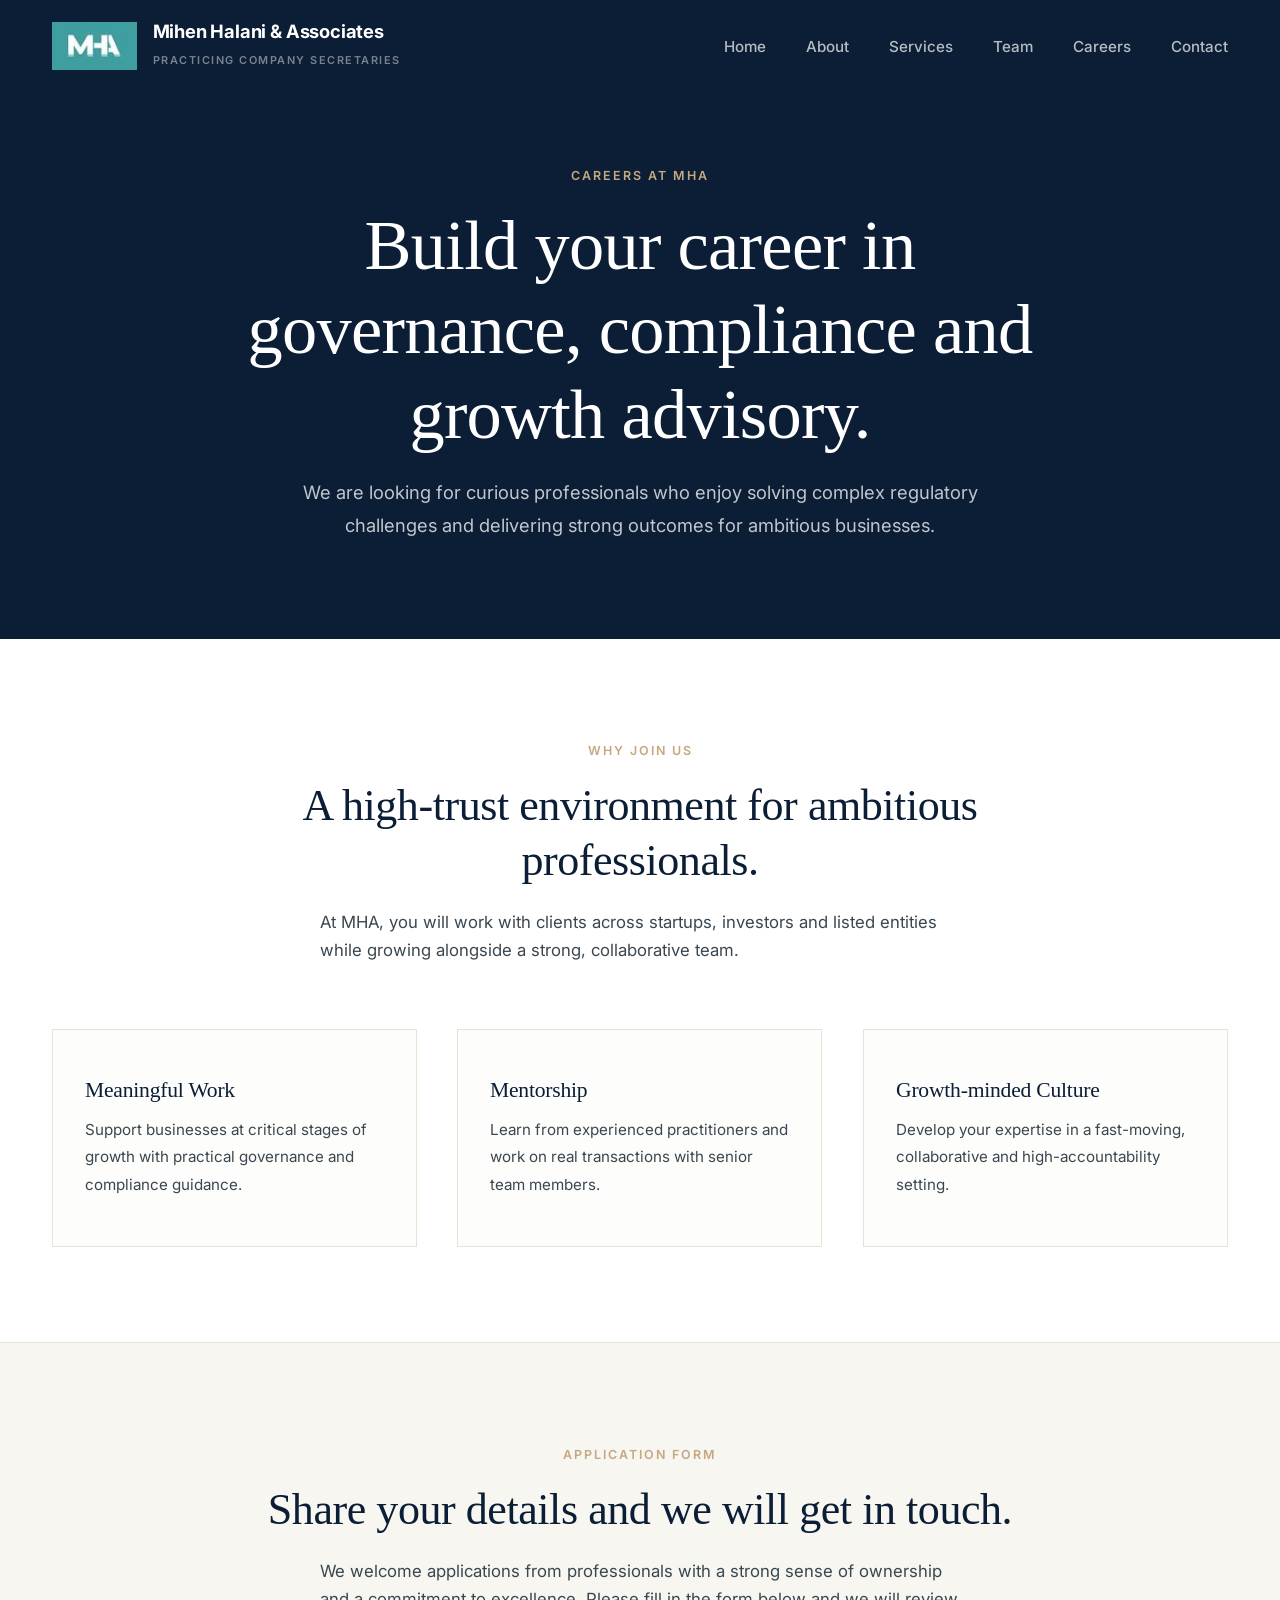
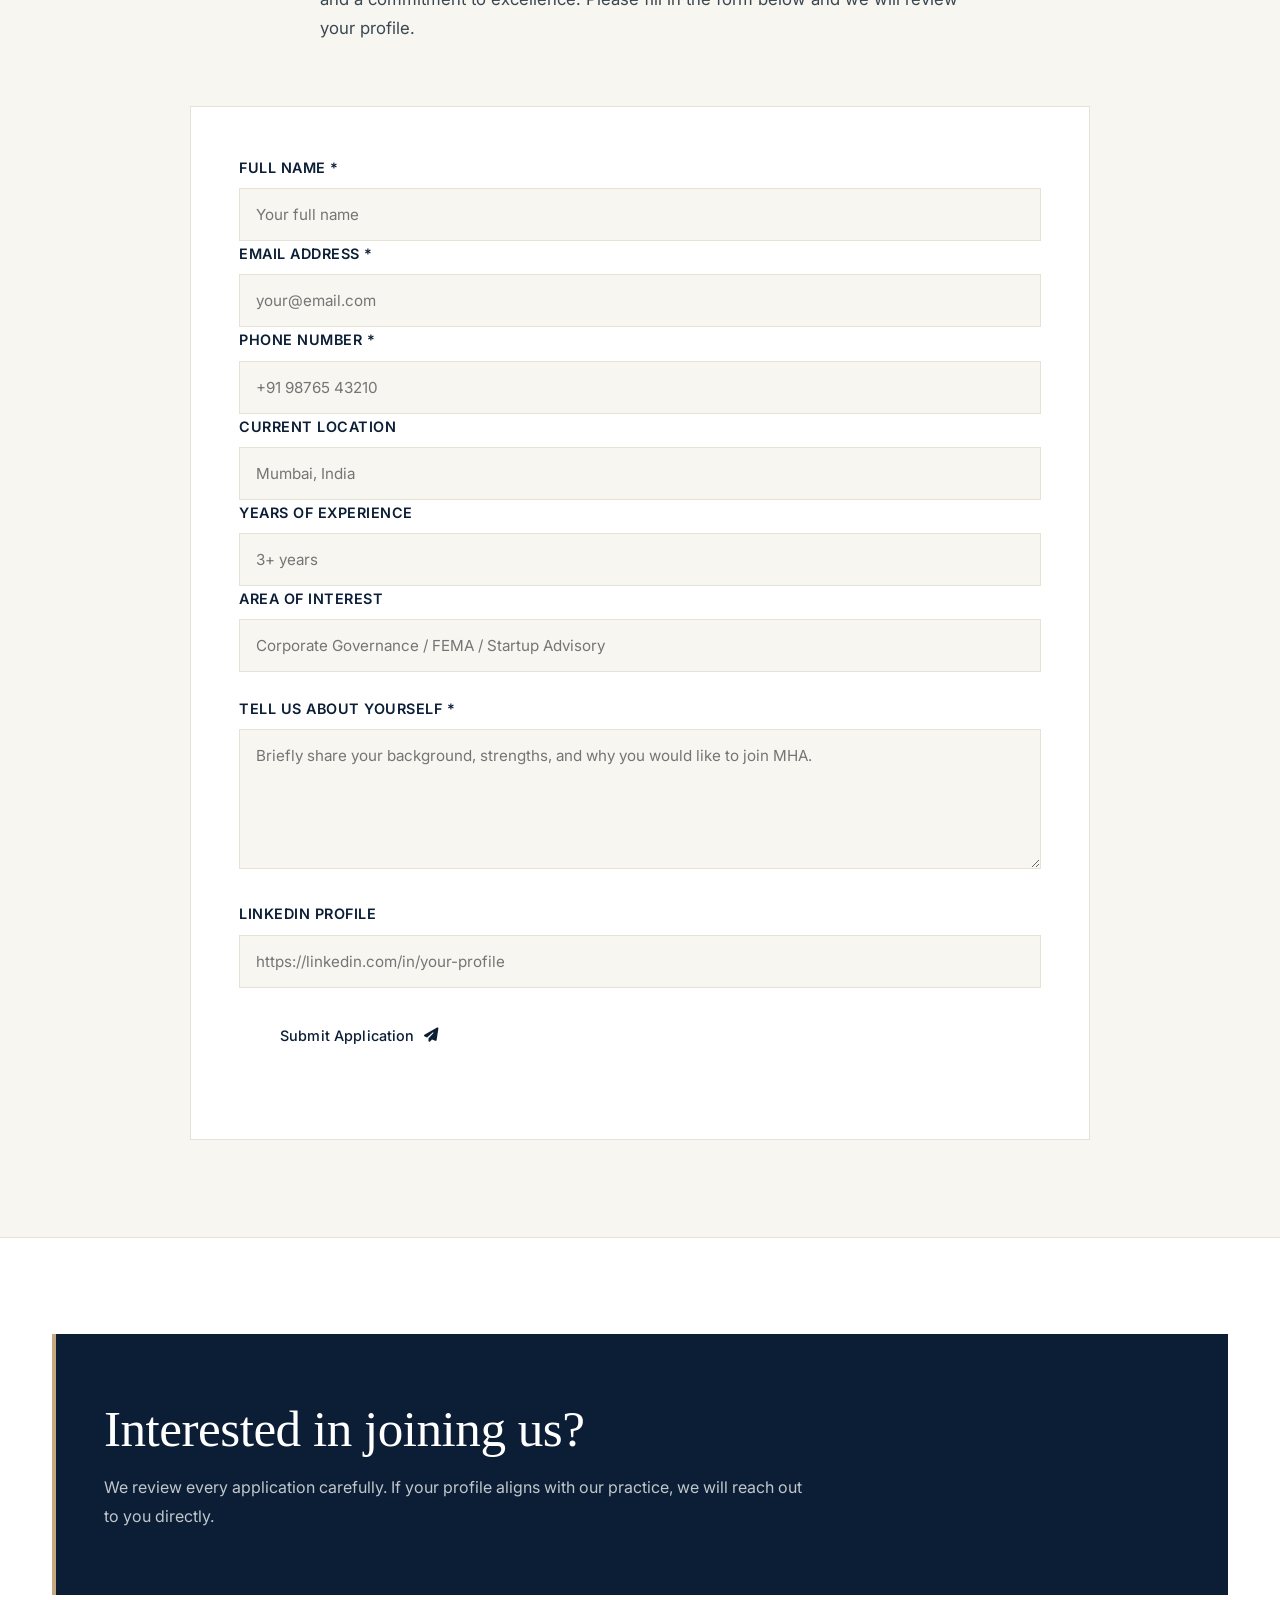
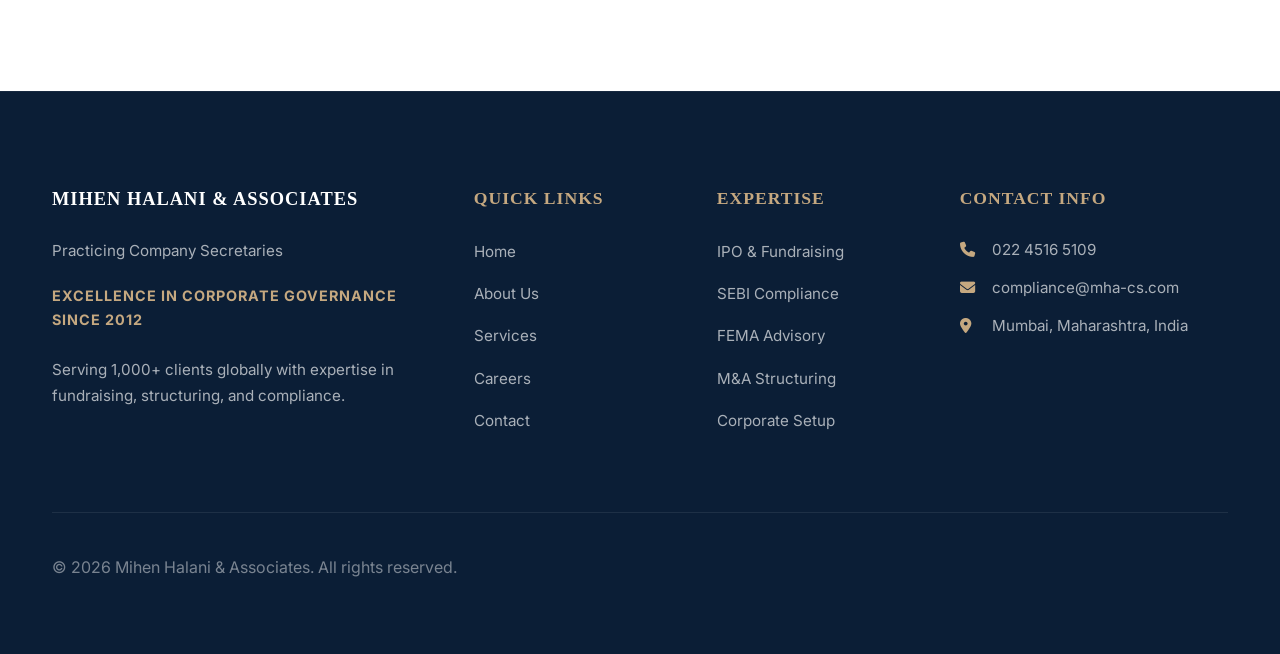
==== career.html @ 7e1d16b3 "Add files via upload" ====
<!DOCTYPE html>
<html lang="en">

<head>
    <meta charset="UTF-8">
    <meta name="viewport" content="width=device-width, initial-scale=1.0">
    <title>Careers | MHA</title>
    <meta name="description"
        content="Explore career opportunities at Mihen Halani & Associates and join a team shaping governance and compliance in India.">
    <link rel="stylesheet" href="css/style.css">
    <link rel="stylesheet" href="css/team-profiles.css">
    <link rel="stylesheet" href="https://cdn.jsdelivr.net/npm/@fortawesome/fontawesome-free@6.4.0/css/all.min.css">
    <link
        href="https://fonts.googleapis.com/css2?family=Plus+Jakarta+Sans:wght@300;400;500;600;700;800&family=Inter:wght@300;400;500;600;700&display=swap"
        rel="stylesheet">
</head>

<body>
    <nav class="navbar" id="navbar">
        <div class="container">
            <div class="nav-wrapper">
                <a href="index.html" class="logo" style="text-decoration:none;">
                    <img src="images/mha-logo.png" alt="MHA Logo" class="logo-img">
                    <div class="logo-text">
                        <h2>Mihen Halani & Associates</h2>
                        <span>Practicing Company Secretaries</span>
                    </div>
                </a>
                <button class="mobile-menu-btn" id="mobileMenuBtn">
                    <i class="fas fa-bars"></i>
                </button>
                <ul class="nav-menu" id="navMenu">
                    <li><a href="index.html#home" class="nav-link">Home</a></li>
                    <li><a href="index.html#about" class="nav-link">About</a></li>
                    <li><a href="index.html#services" class="nav-link">Services</a></li>
                    <li><a href="index.html#team" class="nav-link">Team</a></li>
                    <li><a href="career.html" class="nav-link">Careers</a></li>
                    <li><a href="index.html#contact" class="nav-link">Contact</a></li>
                </ul>
            </div>
        </div>
    </nav>

    <section class="career-hero reveal-fade">
        <div class="container">
            <div class="career-hero-content">
                <span class="section-badge">Careers at MHA</span>
                <h1>Build your career in governance, compliance and growth advisory.</h1>
                <p>We are looking for curious professionals who enjoy solving complex regulatory challenges and
                    delivering strong outcomes for ambitious businesses.</p>
            </div>
        </div>
    </section>

    <section class="career-why reveal-fade">
        <div class="container">
            <div class="section-header">
                <span class="section-badge">Why Join Us</span>
                <h2 class="section-title">A high-trust environment for ambitious professionals.</h2>
                <p class="section-subtitle">At MHA, you will work with clients across startups, investors and listed
                    entities while growing alongside a strong, collaborative team.</p>
            </div>
            <div class="career-grid">
                <article class="career-card reveal-slide-up">
                    <h3>Meaningful Work</h3>
                    <p>Support businesses at critical stages of growth with practical governance and compliance
                        guidance.</p>
                </article>
                <article class="career-card reveal-slide-up">
                    <h3>Mentorship</h3>
                    <p>Learn from experienced practitioners and work on real transactions with senior team members.</p>
                </article>
                <article class="career-card reveal-slide-up">
                    <h3>Growth-minded Culture</h3>
                    <p>Develop your expertise in a fast-moving, collaborative and high-accountability setting.</p>
                </article>
            </div>
        </div>
    </section>

    <section class="open-roles reveal-fade">
        <div class="container">
            <div class="section-header">
                <span class="section-badge">Application Form</span>
                <h2 class="section-title">Share your details and we will get in touch.</h2>
                <p class="section-subtitle">We welcome applications from professionals with a strong sense of ownership
                    and a commitment to excellence. Please fill in the form below and we will review your profile.</p>
            </div>

            <div class="application-card reveal-slide-up">
                <form action="https://api.web3forms.com/submit" method="post" class="career-form" id="careerForm">
                    <input type="hidden" name="access_key" value="9f7201b1-db31-4e74-9757-f4235291b8e9">
                    <div class="form-grid">
                        <div class="form-group">
                            <label for="careerName">Full Name *</label>
                            <input type="text" id="careerName" name="name" required placeholder="Your full name">
                        </div>
                        <div class="form-group">
                            <label for="careerEmail">Email Address *</label>
                            <input type="email" id="careerEmail" name="email" required placeholder="your@email.com">
                        </div>
                        <div class="form-group">
                            <label for="careerPhone">Phone Number *</label>
                            <input type="tel" id="careerPhone" name="phone" required placeholder="+91 98765 43210">
                        </div>
                        <div class="form-group">
                            <label for="careerLocation">Current Location</label>
                            <input type="text" id="careerLocation" name="location" placeholder="Mumbai, India">
                        </div>
                        <div class="form-group">
                            <label for="careerExperience">Years of Experience</label>
                            <input type="text" id="careerExperience" name="experience" placeholder="3+ years">
                        </div>
                        <div class="form-group">
                            <label for="careerDomain">Area of Interest</label>
                            <input type="text" id="careerDomain" name="domain"
                                placeholder="Corporate Governance / FEMA / Startup Advisory">
                        </div>
                    </div>

                    <div class="form-group full-width">
                        <label for="careerMessage">Tell us about yourself *</label>
                        <textarea id="careerMessage" name="message" rows="5" required
                            placeholder="Briefly share your background, strengths, and why you would like to join MHA."></textarea>
                    </div>

                    <div class="form-group full-width">
                        <label for="careerLinkedIn">LinkedIn Profile</label>
                        <input type="url" id="careerLinkedIn" name="linkedin"
                            placeholder="https://linkedin.com/in/your-profile">
                    </div>

                    <button type="submit" class="btn btn-primary">
                        <span>Submit Application</span>
                        <i class="fas fa-paper-plane"></i>
                    </button>
                    <div id="careerFormStatus" class="form-status-wrapper" aria-live="polite"></div>
                </form>
            </div>
        </div>
    </section>

    <section class="career-cta-band reveal-fade">
        <div class="container">
            <div class="cta-band-card reveal-slide-up">
                <h2>Interested in joining us?</h2>
                <p>We review every application carefully. If your profile aligns with our practice, we will reach out to
                    you directly.</p>
            </div>
        </div>
    </section>

    <footer class="footer">
        <div class="container">
            <div class="footer-content">
                <div class="footer-section">
                    <h3>MIHEN HALANI & ASSOCIATES</h3>
                    <p>Practicing Company Secretaries</p>
                    <p class="footer-tagline">Excellence in Corporate Governance Since 2012</p>
                    <p style="margin-top: 1.5rem;">Serving 1,000+ clients globally with expertise in fundraising,
                        structuring, and compliance.</p>
                </div>
                <div class="footer-section">
                    <h4>Quick Links</h4>
                    <ul>
                        <li><a href="#home">Home</a></li>
                        <li><a href="#about">About Us</a></li>
                        <li><a href="#services">Services</a></li>
                        <li><a href="career.html">Careers</a></li>
                        <li><a href="#contact">Contact</a></li>
                    </ul>
                </div>
                <div class="footer-section">
                    <h4>Expertise</h4>
                    <ul>
                        <li><a href="#services">IPO & Fundraising</a></li>
                        <li><a href="#services">SEBI Compliance</a></li>
                        <li><a href="#services">FEMA Advisory</a></li>
                        <li><a href="#services">M&A Structuring</a></li>
                        <li><a href="#services">Corporate Setup</a></li>
                    </ul>
                </div>
                <div class="footer-section">
                    <h4>Contact Info</h4>
                    <p><i class="fas fa-phone"></i> 022 4516 5109</p>
                    <p><i class="fas fa-envelope"></i> compliance@mha-cs.com</p>
                    <p><i class="fas fa-map-marker-alt"></i> Mumbai, Maharashtra, India</p>
                </div>
            </div>
            <div class="footer-bottom">
                <p id="currentYearText">&copy; <span id="currentYear"></span> Mihen Halani & Associates. All rights
                    reserved.</p>
            </div>
        </div>
    </footer>

    <script src="js/main.js"></script>
</body>

</html>
---- css/style.css ----
:root {
    /* Formal Corporate Editorial Palette (McKinsey/BCG Inspired) */
    --primary-navy: #0B1E36;
    /* Deep authoritative slate navy */
    --hover-navy: #152E4C;
    --accent-gold: #C5A880;
    /* Champagne Gold accents */
    --bg-alabaster: #FDFDFB;
    /* Warm Alabaster paper background */
    --bg-sand: #F7F6F0;
    /* Soft Sand alternate backdrop */
    --border-tint: #E5E2D6;
    /* Warm subtle border lines */

    /* Mapped variables to avoid breaking other files */
    --logo-teal: #2D9B9B;
    --primary-turquoise: var(--logo-teal);
    --secondary-turquoise: #4CB5B5;
    --light-turquoise: #6DCFCF;
    --dark-turquoise: #1F7373;
    --accent-teal: var(--logo-teal);
    --gold: var(--accent-gold);
    --gold-light: var(--bg-sand);

    /* Neutral Colors */
    --white: #FFFFFF;
    --off-white: var(--bg-alabaster);
    --light-gray: #F1F3F5;
    --medium-gray: #E2E8F0;
    --border-gray: #CBD5E1;
    --text-light: #5C6B73;
    --text-medium: #3A4750;
    --text-dark: var(--primary-navy);
    --navy-dark: var(--primary-navy);
    --navy-blue: var(--hover-navy);

    /* Typography - Elite Serif + Clean Sans-Serif Pair */
    --font-primary: 'Inter', -apple-system, BlinkMacSystemFont, 'Segoe UI', Roboto, sans-serif;
    --font-heading: 'Cormorant Garamond', Georgia, serif;

    /* Spacing System */
    --spacing-xs: 0.5rem;
    --spacing-sm: 1rem;
    --spacing-md: 1.5rem;
    --spacing-lg: 2rem;
    --spacing-xl: 3rem;
    --spacing-2xl: 4rem;
    --spacing-3xl: 6rem;

    /* Transition & Minimal Shadows */
    --shadow-sm: 0 1px 3px rgba(11, 30, 54, 0.04);
    --shadow-md: 0 10px 30px rgba(11, 30, 54, 0.02);
    --shadow-lg: 0 20px 45px rgba(11, 30, 54, 0.04);
    --shadow-xl: 0 30px 60px rgba(11, 30, 54, 0.06);
    --transition-fast: 0.25s ease;
    --transition-smooth: 0.4s cubic-bezier(0.25, 0.8, 0.25, 1);
    --transition-slow: 0.7s cubic-bezier(0.25, 0.8, 0.25, 1);
}

/* ==================== GLOBAL RESET & BASE ==================== */
*,
*::before,
*::after {
    margin: 0;
    padding: 0;
    box-sizing: border-box;
}

html {
    scroll-behavior: smooth;
    font-size: 16px;
    scroll-padding-top: 100px;
}

body {
    font-family: var(--font-primary);
    color: var(--text-medium);
    line-height: 1.75;
    -webkit-font-smoothing: antialiased;
    -moz-osx-font-smoothing: grayscale;
    background: var(--bg-alabaster);
    overflow-x: hidden;
    font-size: 16px;
    font-weight: 400;
}

/* Typography Hierarchy */
h1,
h2,
h3,
h4,
h5,
h6 {
    font-family: var(--font-heading);
    font-weight: 500;
    line-height: 1.2;
    color: var(--text-dark);
    letter-spacing: -0.01em;
}

h1 {
    font-size: clamp(2.8rem, 6vw, 4.4rem);
    font-weight: 400;
}

h2 {
    font-size: clamp(2rem, 4.5vw, 3.2rem);
    font-weight: 400;
}

h3 {
    font-size: clamp(1.45rem, 3vw, 2rem);
    font-weight: 400;
}

h4 {
    font-size: clamp(1.15rem, 2.5vw, 1.45rem);
    font-weight: 500;
}

p {
    line-height: 1.8;
    text-align: left;
    font-size: 1rem;
    font-weight: 400;
    color: var(--text-medium);
    margin-bottom: 1.5rem;
}

.lead {
    font-size: 1.25rem;
    line-height: 1.65;
    font-weight: 400;
    font-family: var(--font-heading);
    font-style: italic;
    color: var(--text-light);
}

/* ==================== CLASSIC NAVIGATION ==================== */
.navbar {
    position: fixed;
    top: 0;
    left: 0;
    width: 100%;
    background: var(--bg-alabaster);
    border-bottom: 1px solid var(--border-tint);
    z-index: 1000;
    transition: padding var(--transition-fast), background var(--transition-fast);
}

.navbar.scrolled {
    box-shadow: 0 4px 30px rgba(11, 30, 54, 0.03);
}

.nav-wrapper {
    display: flex;
    justify-content: space-between;
    align-items: center;
    padding: 1.25rem 0;
    transition: padding var(--transition-fast);
}

.navbar.scrolled .nav-wrapper {
    padding: 0.95rem 0;
}

.logo {
    display: flex;
    align-items: center;
    gap: 0.95rem;
}

.logo-img {
    height: 48px;
    width: auto;
}

.logo-text h2 {
    font-size: 1.15rem;
    color: var(--primary-navy);
    margin-bottom: 0.15rem;
    font-weight: 700;
    letter-spacing: -0.01em;
    font-family: var(--font-primary);
}

.logo-text span {
    font-size: 0.68rem;
    color: var(--text-light);
    text-transform: uppercase;
    letter-spacing: 1.5px;
    font-weight: 600;
    font-family: var(--font-primary);
}

.nav-menu {
    display: flex;
    list-style: none;
    gap: 2.5rem;
    align-items: center;
}

.nav-link {
    color: var(--text-medium);
    text-decoration: none;
    font-weight: 500;
    font-size: 0.95rem;
    transition: color var(--transition-fast);
    position: relative;
    padding: 0.2rem 0;
}

.nav-link::after {
    content: '';
    position: absolute;
    bottom: -2px;
    left: 0;
    width: 0;
    height: 1px;
    background: var(--accent-gold);
    transition: width 0.3s ease;
}

.nav-link:hover {
    color: var(--primary-navy);
}

.nav-link:hover::after {
    width: 100%;
}

.mobile-menu-btn {
    display: none;
    background: none;
    border: none;
    font-size: 1.4rem;
    color: var(--primary-navy);
    cursor: pointer;
}

/* ==================== HERO SECTION ==================== */
.hero {
    position: relative;
    min-height: 100vh;
    background: var(--primary-navy);
    overflow: hidden;
    display: flex;
    flex-direction: column;
    align-items: center;
    justify-content: center;
    padding: 8rem 0 4rem;
}

/* Subtle film grain texture */
.hero-grain {
    position: absolute;
    inset: 0;
    opacity: 0.035;
    background-image: url("data:image/svg+xml,%3Csvg viewBox='0 0 256 256' xmlns='http://www.w3.org/2000/svg'%3E%3Cfilter id='noise'%3E%3CfeTurbulence type='fractalNoise' baseFrequency='0.85' numOctaves='4' stitchTiles='stitch'/%3E%3C/filter%3E%3Crect width='100%25' height='100%25' filter='url(%23noise)'/%3E%3C/svg%3E");
    background-repeat: repeat;
    background-size: 180px;
    pointer-events: none;
    z-index: 1;
}

/* Floating gradient orbs */
.hero-gradient-orb {
    position: absolute;
    border-radius: 50%;
    filter: blur(100px);
    pointer-events: none;
    z-index: 1;
}

.hero-orb-1 {
    width: 600px;
    height: 600px;
    background: radial-gradient(circle, rgba(197, 168, 128, 0.12) 0%, transparent 70%);
    top: -15%;
    right: -8%;
    animation: orbDrift1 18s ease-in-out infinite;
}

.hero-orb-2 {
    width: 500px;
    height: 500px;
    background: radial-gradient(circle, rgba(21, 46, 76, 0.25) 0%, transparent 70%);
    bottom: -10%;
    left: -5%;
    animation: orbDrift2 22s ease-in-out infinite;
}

@keyframes orbDrift1 {

    0%,
    100% {
        transform: translate(0, 0) scale(1);
    }

    33% {
        transform: translate(-30px, 20px) scale(1.05);
    }

    66% {
        transform: translate(15px, -15px) scale(0.97);
    }
}

@keyframes orbDrift2 {

    0%,
    100% {
        transform: translate(0, 0) scale(1);
    }

    50% {
        transform: translate(25px, -20px) scale(1.08);
    }
}

.hero-container {
    position: relative;
    z-index: 5;
    display: flex;
    flex-direction: column;
    align-items: center;
    width: 100%;
}

.hero-center-content {
    text-align: center;
    max-width: 860px;
    margin: 0 auto;
}

/* Badge */
.hero-badge {
    display: inline-flex;
    align-items: center;
    gap: 0.55rem;
    padding: 0.45rem 1.1rem;
    border: 1px solid rgba(197, 168, 128, 0.25);
    border-radius: 100px;
    color: var(--accent-gold);
    font-size: 0.72rem;
    font-weight: 600;
    text-transform: uppercase;
    letter-spacing: 2px;
    margin-bottom: 2.5rem;
    font-family: var(--font-primary);
    background: rgba(197, 168, 128, 0.06);
    backdrop-filter: blur(6px);
}

.badge-dot {
    width: 6px;
    height: 6px;
    border-radius: 50%;
    background: var(--accent-gold);
    display: inline-block;
    animation: pulseGlow 2.5s infinite;
    position: relative;
}

.badge-dot::after {
    content: '';
    position: absolute;
    inset: 0;
    border-radius: 50%;
    background: var(--accent-gold);
    animation: pulseGlow 2.5s infinite;
}

/* Title */
.hero-title {
    font-size: clamp(3rem, 7vw, 5.5rem);
    color: var(--white);
    margin-bottom: 2rem;
    font-weight: 300;
    line-height: 1.08;
    letter-spacing: -0.03em;
    font-family: var(--font-heading);
}

.hero-title .highlight {
    font-style: italic;
    color: var(--accent-gold);
    font-weight: 400;
}

/* Subtitle */
.hero-subtitle {
    font-size: 1.15rem;
    color: rgba(255, 255, 255, 0.55);
    max-width: 620px;
    margin: 0 auto 3rem;
    line-height: 1.75;
    font-weight: 400;
    font-family: var(--font-primary);
    text-align: center;
}

/* Buttons */
.hero-buttons {
    display: flex;
    gap: 1rem;
    justify-content: center;
    flex-wrap: wrap;
}

.btn {
    display: inline-flex;
    align-items: center;
    justify-content: center;
    gap: 0.6rem;
    padding: 0.82rem 1.85rem;
    font-weight: 500;
    font-size: 0.9rem;
    border-radius: 6px;
    text-decoration: none;
    transition: all 0.2s ease;
    cursor: pointer;
    border: 1px solid transparent;
    font-family: var(--font-primary);
    letter-spacing: 0.01em;
}

.btn-primary {
    background: var(--white);
    color: var(--primary-navy);
    border-color: var(--white);
}

.btn-primary:hover {
    background: var(--bg-sand);
    transform: translateY(-1px);
    box-shadow: 0 8px 30px rgba(0, 0, 0, 0.15);
}

.btn-ghost {
    background: transparent;
    color: rgba(255, 255, 255, 0.7);
    border-color: rgba(255, 255, 255, 0.15);
}

.btn-ghost:hover {
    color: var(--white);
    border-color: rgba(255, 255, 255, 0.35);
    background: rgba(255, 255, 255, 0.04);
}

/* Keep a secondary style for use outside hero */
.btn-secondary {
    background: transparent;
    color: var(--primary-navy);
    border-color: var(--border-tint);
}

.btn-secondary:hover {
    background: var(--bg-sand);
    border-color: var(--border-tint);
    transform: translateY(-1px);
}

/* Metrics Bento Strip */
.hero-metrics {
    display: flex;
    align-items: center;
    justify-content: center;
    gap: 0;
    margin-top: 5rem;
    padding: 2rem 3rem;
    background: rgba(255, 255, 255, 0.04);
    border: 1px solid rgba(255, 255, 255, 0.08);
    border-radius: 10px;
    backdrop-filter: blur(10px);
    width: fit-content;
}

.metric-card {
    display: flex;
    flex-direction: column;
    align-items: center;
    padding: 0 2.5rem;
    text-align: center;
}

.metric-number,
.metric-text {
    font-size: 2.4rem;
    font-weight: 300;
    color: var(--white);
    font-family: var(--font-heading);
    letter-spacing: -0.02em;
    line-height: 1;
}

.metric-suffix {
    font-size: 1.5rem;
    font-weight: 300;
    color: var(--accent-gold);
    font-family: var(--font-heading);
    margin-left: 2px;
    display: inline;
}

.metric-label {
    font-size: 0.68rem;
    color: rgba(255, 255, 255, 0.4);
    text-transform: uppercase;
    letter-spacing: 1.5px;
    font-weight: 600;
    margin-top: 0.6rem;
    font-family: var(--font-primary);
}

.metric-divider {
    width: 1px;
    height: 48px;
    background: rgba(255, 255, 255, 0.1);
    flex-shrink: 0;
}

/* Scroll Indicator */
.scroll-indicator {
    position: absolute;
    bottom: 1.25rem;
    left: 50%;
    transform: translateX(-50%);
    display: flex;
    flex-direction: column;
    align-items: center;
    gap: 0.65rem;
    z-index: 5;
}

.scroll-text {
    font-size: 0.62rem;
    color: rgba(255, 255, 255, 0.35);
    text-transform: uppercase;
    letter-spacing: 2.5px;
    font-weight: 600;
    font-family: var(--font-primary);
}

.scroll-line {
    width: 1px;
    height: 40px;
    background: rgba(255, 255, 255, 0.1);
    position: relative;
    overflow: hidden;
    border-radius: 1px;
}

.scroll-dot {
    width: 3px;
    height: 10px;
    background: var(--accent-gold);
    border-radius: 2px;
    position: absolute;
    left: -1px;
    animation: scrollDotMove 2.2s cubic-bezier(0.65, 0, 0.35, 1) infinite;
}

@keyframes scrollDotMove {
    0% {
        top: -10px;
        opacity: 0;
    }

    30% {
        opacity: 1;
    }

    100% {
        top: 40px;
        opacity: 0;
    }
}

@keyframes bounce {

    0%,
    100% {
        transform: translate(-50%, 0);
    }

    50% {
        transform: translate(-50%, 6px);
    }
}

/* Entrance Animations */
.animate-fade-in-up {
    opacity: 0;
    animation: fadeInUp 0.9s cubic-bezier(0.16, 1, 0.3, 1) forwards;
}

.animate-scale-in {
    opacity: 0;
    animation: scaleIn 1.1s cubic-bezier(0.16, 1, 0.3, 1) forwards;
}

@keyframes fadeInUp {
    from {
        opacity: 0;
        transform: translateY(20px);
    }

    to {
        opacity: 1;
        transform: translateY(0);
    }
}

@keyframes scaleIn {
    from {
        opacity: 0;
        transform: scale(0.95) translateY(12px);
    }

    to {
        opacity: 1;
        transform: scale(1) translateY(0);
    }
}

@keyframes pulseGlow {
    0% {
        transform: scale(1);
        opacity: 0.8;
    }

    100% {
        transform: scale(2.8);
        opacity: 0;
    }
}

/* Navbar dark-mode override for hero */
.navbar {
    background: transparent;
    border-bottom-color: transparent;
}

.navbar .nav-link {
    color: rgba(255, 255, 255, 0.7);
}

.navbar .nav-link:hover {
    color: var(--white);
}

.navbar .logo-text h2 {
    color: var(--white);
}

.navbar .logo-text span {
    color: rgba(255, 255, 255, 0.45);
}

.navbar .mobile-menu-btn {
    color: var(--white);
}

/* When scrolled, revert to light */
.navbar.scrolled {
    background: var(--bg-alabaster);
    border-bottom-color: var(--border-tint);
    box-shadow: 0 4px 30px rgba(11, 30, 54, 0.03);
}

.navbar.scrolled .nav-link {
    color: var(--text-medium);
}

.navbar.scrolled .nav-link:hover {
    color: var(--primary-navy);
}

.navbar.scrolled .logo-text h2 {
    color: var(--primary-navy);
}

.navbar.scrolled .logo-text span {
    color: var(--text-light);
}

.navbar.scrolled .mobile-menu-btn {
    color: var(--primary-navy);
}

/* ==================== TRUST INDICATORS ==================== */
.trust-section {
    padding: 3rem 0;
    background: var(--bg-alabaster);
    border-bottom: 1px solid var(--border-tint);
}

.trust-content {
    display: flex;
    flex-direction: column;
    align-items: center;
    gap: 1.25rem;
}

.trust-label {
    font-size: 0.72rem;
    color: var(--text-light);
    font-weight: 600;
    text-transform: uppercase;
    letter-spacing: 2.5px;
    margin-bottom: 0;
}

.trust-items {
    display: flex;
    justify-content: center;
    gap: 3.5rem;
    flex-wrap: wrap;
    align-items: center;
}

.trust-item {
    font-size: 0.92rem;
    color: var(--text-medium);
    font-weight: 500;
    display: flex;
    align-items: center;
    gap: 0.65rem;
    transition: color var(--transition-fast);
}

.trust-item:hover {
    color: var(--primary-navy);
}

.trust-item i {
    color: var(--accent-gold);
    font-size: 0.95rem;
}

/* ==================== CONTAINER ==================== */
.container {
    max-width: 1240px;
    margin: 0 auto;
    padding: 0 2rem;
}

/* ==================== SECTION HEADERS ==================== */
section {
    padding: var(--spacing-3xl) 0;
}

.section-header {
    text-align: center;
    max-width: 780px;
    margin: 0 auto var(--spacing-2xl);
}

.section-badge {
    display: inline-block;
    font-size: 0.78rem;
    font-weight: 600;
    color: var(--accent-gold);
    text-transform: uppercase;
    letter-spacing: 2px;
    margin-bottom: 1rem;
}

.section-title {
    font-size: clamp(2rem, 4vw, 2.75rem);
    color: var(--text-dark);
    margin-bottom: 1.25rem;
    font-weight: 400;
    font-family: var(--font-heading);
    letter-spacing: -0.01em;
    line-height: 1.25;
}

.section-subtitle {
    font-size: 1.05rem;
    color: var(--text-medium);
    line-height: 1.7;
    max-width: 640px;
    margin: 0 auto;
    font-weight: 400;
    font-family: var(--font-primary);
}

/* ==================== VALUE SECTION ==================== */
.value-section {
    padding: var(--spacing-3xl) 0;
    background: var(--bg-sand);
    border-top: 1px solid var(--border-tint);
    border-bottom: 1px solid var(--border-tint);
}

.value-grid {
    display: grid;
    grid-template-columns: repeat(3, 1fr);
    gap: 2.5rem;
}

.value-card {
    background: var(--white);
    border: 1px solid var(--border-tint);
    padding: 3rem 2rem;
    transition: all var(--transition-fast);
    display: flex;
    flex-direction: column;
}

.value-card:hover {
    border-color: var(--accent-gold);
    transform: translateY(-2px);
}

.value-icon {
    font-size: 1.35rem;
    color: var(--accent-gold);
    margin-bottom: 1.5rem;
}

.value-card h3 {
    font-size: 1.35rem;
    color: var(--primary-navy);
    margin-bottom: 0.85rem;
    font-family: var(--font-heading);
    font-weight: 500;
}

.value-card p {
    margin-bottom: 0;
    font-size: 0.95rem;
    color: var(--text-medium);
    line-height: 1.7;
    text-align: left;
}

.value-cta {
    display: flex;
    justify-content: center;
    margin-top: 3rem;
}

/* ==================== APPROACH SECTION ==================== */
.approach-section {
    position: relative;
    height: auto;
    background: var(--white);
    padding: var(--spacing-3xl) 0;
}

@media (min-width: 1025px) {
    .approach-section {
        height: 300vh; /* Scroll-pinning track height on desktop */
        padding: 0;
    }
}

.approach-sticky-wrapper {
    background: var(--white);
}

@media (min-width: 1025px) {
    .approach-sticky-wrapper {
        position: sticky;
        top: 80px; /* Aligns exactly below the fixed navbar */
        height: calc(100vh - 80px);
        display: flex;
        flex-direction: column;
        justify-content: center;
        overflow: hidden;
    }
    
    .approach-sticky-wrapper .section-header {
        margin-bottom: 0;
    }
}

.approach-timeline-container {
    position: relative;
    margin-top: 2.5rem; /* Mobile default */
    width: 100%;
}

@media (min-width: 1025px) {
    .approach-timeline-container {
        margin-top: 5rem; /* Spacious center gap below header */
    }
}

/* Horizontal Timeline Line for Desktop */
.approach-line {
    position: absolute;
    top: 0; /* Aligned exactly on the top border of the cards grid */
    left: 10%;
    right: 10%;
    height: 2px;
    background: var(--border-tint);
    z-index: 1;
}

.approach-line-progress {
    position: absolute;
    top: 0;
    left: 0;
    height: 100%;
    width: 0%;
    background: var(--logo-teal);
    transition: width 0.15s ease-out;
}

.approach-grid {
    display: grid;
    grid-template-columns: repeat(3, 1fr);
    gap: 3rem;
    position: relative;
    z-index: 2;
}

.approach-card {
    background: var(--bg-alabaster);
    border: 1px solid var(--border-tint);
    padding: 3rem 2rem;
    opacity: 0.35;
    transition: opacity 0.5s ease, 
                border-color 0.5s ease,
                background-color 0.5s ease,
                transform 0.5s ease;
    display: flex;
    flex-direction: column;
    position: relative;
    height: 100%;
    z-index: 2;
}

.approach-card.active {
    opacity: 1 !important;
    border-color: var(--accent-gold);
    background: var(--white);
    transform: translateY(-4px);
    box-shadow: 0 15px 30px rgba(11, 30, 54, 0.05);
}

/* Timeline Node in Top Center of Card */
.approach-node {
    position: absolute;
    top: 0;
    left: 50%;
    transform: translate(-50%, -50%);
    width: 12px;
    height: 12px;
    border-radius: 50%;
    background: var(--white);
    border: 2px solid var(--border-tint);
    z-index: 10;
    transition: all 0.4s ease;
}

.approach-card.active .approach-node {
    background: var(--logo-teal);
    border-color: var(--logo-teal);
    box-shadow: 0 0 0 6px rgba(45, 155, 155, 0.25);
    transform: translate(-50%, -50%) scale(1.2);
}

.approach-card h3 {
    font-size: 1.35rem;
    margin-top: 0.5rem;
    margin-bottom: 0.85rem;
    font-family: var(--font-heading);
    font-weight: 500;
    color: var(--primary-navy);
}

.approach-card p {
    margin-bottom: 0;
    color: var(--text-medium);
    font-size: 0.95rem;
    text-align: left;
}

@media (max-width: 1024px) {
    .approach-timeline-container {
        padding-left: 3rem;
    }

    .approach-line {
        left: 1.5rem;
        top: 0;
        bottom: 0;
        width: 2px;
        height: 100%;
    }

    .approach-line-progress {
        width: 100% !important;
        height: 0%;
        transition: height 0.15s ease-out;
    }

    .approach-grid {
        grid-template-columns: 1fr;
        gap: 2.5rem;
    }

    .approach-node {
        left: -2.2rem;
        top: 2rem;
        transform: translateY(-50%);
    }

    .approach-card.active .approach-node {
        transform: translateY(-50%) scale(1.2);
    }
}

/* Height safety checks to avoid vertical overflow */
@media (min-width: 1025px) and (max-height: 850px) {
    .approach-timeline-container {
        margin-top: 3.5rem;
    }
    .approach-card {
        padding: 2.25rem 2rem;
    }
}

/* ==================== ABOUT SECTION ==================== */
.about {
    padding: var(--spacing-3xl) 0;
    background: var(--bg-sand);
    border-top: 1px solid var(--border-tint);
    border-bottom: 1px solid var(--border-tint);
}

.about-content {
    display: grid;
    grid-template-columns: 1.25fr 1fr;
    gap: var(--spacing-2xl);
    align-items: center;
    margin-top: var(--spacing-2xl);
}

.about-text h3 {
    font-size: 2.2rem;
    color: var(--text-dark);
    margin-bottom: 1.75rem;
    font-family: var(--font-heading);
    font-weight: 500;
}

.about-text h4 {
    font-size: 1.35rem;
    color: var(--text-dark);
    margin-bottom: 0.75rem;
    font-weight: 500;
}

.about-text p {
    font-size: 1rem;
    line-height: 1.75;
    color: var(--text-medium);
    margin-bottom: 1.25rem;
}

.about-text .lead {
    font-size: 1.25rem;
    color: var(--primary-navy);
    font-weight: 400;
    font-family: var(--font-heading);
    font-style: italic;
    margin-bottom: 1.5rem;
}

.about-image {
    position: relative;
    border: 1px solid var(--border-tint);
    padding: 0.75rem;
    background: var(--white);
}

.about-image img {
    width: 100%;
    height: auto;
    display: block;
}

.about-features {
    display: grid;
    grid-template-columns: repeat(auto-fit, minmax(250px, 1fr));
    gap: 1.5rem;
    margin-top: 2rem;
}

.feature-card {
    background: var(--white);
    padding: 2rem;
    border: 1px solid var(--border-tint);
    transition: border-color var(--transition-fast);
}

.feature-card:hover {
    border-color: var(--accent-gold);
}

.feature-card h4 {
    font-size: 1.2rem;
    margin-bottom: 0.65rem;
    color: var(--text-dark);
    font-family: var(--font-heading);
    font-weight: 500;
}

.feature-card p {
    color: var(--text-medium);
    line-height: 1.7;
    font-size: 0.95rem;
    text-align: left;
}

/* About Details Box */
.about-detail-block {
    display: grid;
    grid-template-columns: 280px 1fr;
    gap: 4rem;
    max-width: 1040px;
    margin: 5rem auto;
    text-align: left;
    align-items: start;
}

.about-detail-block h3 {
    font-size: 2.2rem;
    color: var(--primary-navy);
    margin-bottom: 0;
    font-family: var(--font-heading);
    font-weight: 400;
    line-height: 1.25;
    position: sticky;
    top: 140px;
}

.about-block-content {
    width: 100%;
}

.about-detail-block h4 {
    font-size: 1.35rem;
    color: var(--text-dark);
    margin-top: 0;
    margin-bottom: 1.25rem;
    font-weight: 500;
}

.about-detail-block p {
    font-size: 1rem;
    line-height: 1.8;
    color: var(--text-medium);
    margin-bottom: 1.5rem;
}

.about-detail-block ul.disc-list {
    list-style: disc;
    padding-left: 2rem;
    margin-bottom: 2rem;
}

.about-detail-block ul.disc-list li {
    margin-bottom: 0.75rem;
    line-height: 1.7;
    font-size: 1rem;
    font-weight: 400;
}

.transaction-expertise-box {
    max-width: 1040px;
    margin: 5rem auto;
    text-align: left;
    background: var(--bg-sand);
    padding: 4rem 3.5rem 4rem 4.5rem;
    border-top: 1px solid var(--border-tint);
    border-right: 1px solid var(--border-tint);
    border-bottom: 1px solid var(--border-tint);
    position: relative;
}

.transaction-line-track {
    position: absolute;
    left: 0;
    top: 0;
    bottom: 0;
    width: 4px;
    background: rgba(197, 168, 128, 0.15);
}

.transaction-line-progress {
    position: absolute;
    left: 0;
    top: 0;
    width: 100%;
    height: 0%;
    background: var(--logo-teal);
    transition: height 0.1s ease-out;
}

.transaction-expertise-box h3 {
    font-size: 2.2rem;
    color: var(--primary-navy);
    margin-bottom: 1.5rem;
    font-family: var(--font-heading);
    font-weight: 400;
}

.transaction-intro-text {
    font-size: 1.05rem;
    line-height: 1.7;
    color: var(--text-medium);
    margin-bottom: 2rem;
    max-width: 850px;
}

.transaction-cards-grid {
    display: grid;
    grid-template-columns: repeat(2, 1fr);
    gap: 1.5rem;
    margin: 3rem 0;
}

.transaction-card {
    background: var(--white);
    border: 1px solid var(--border-tint);
    padding: 2.25rem 2rem;
    opacity: 0.35;
    transform: translateY(15px);
    transition: opacity 0.6s cubic-bezier(0.16, 1, 0.3, 1), 
                border-color 0.4s ease, 
                background-color 0.4s ease, 
                transform 0.6s cubic-bezier(0.16, 1, 0.3, 1);
    display: flex;
    flex-direction: column;
    text-align: left;
    position: relative;
}

.transaction-card.active {
    opacity: 1 !important;
    transform: translateY(0);
}

.transaction-card::before {
    content: '';
    position: absolute;
    left: 0;
    top: 0;
    bottom: 0;
    width: 0px;
    background: var(--accent-gold);
    transition: width 0.3s cubic-bezier(0.16, 1, 0.3, 1);
}

.transaction-card.active:hover {
    border-color: rgba(197, 168, 128, 0.35);
    transform: translateY(-3px);
    box-shadow: 0 12px 30px rgba(11, 30, 54, 0.04);
}

.transaction-card:hover::before {
    width: 3px;
}

.transaction-card h4 {
    font-size: 1.2rem;
    color: var(--primary-navy);
    margin-bottom: 0.75rem;
    font-weight: 500;
    font-family: var(--font-heading);
    display: flex;
    align-items: center;
    gap: 0.75rem;
}

.transaction-card h4 i {
    color: var(--accent-gold);
    font-size: 1rem;
}

.transaction-card p {
    font-size: 0.95rem;
    line-height: 1.65;
    color: var(--text-medium);
    margin: 0;
}

.transaction-expertise-box p.italic-highlight {
    font-size: 1.05rem;
    line-height: 1.75;
    margin-top: 2rem;
    font-weight: 400;
    font-style: italic;
    color: var(--primary-navy);
    font-family: var(--font-heading);
}

@media (max-width: 768px) {
    .transaction-expertise-box {
        padding: 3rem 1.75rem 3rem 2.75rem;
        margin: 3.5rem auto;
    }
    
    .transaction-cards-grid {
        grid-template-columns: 1fr;
        gap: 1.25rem;
        margin: 2rem 0;
    }
}

.about-role-highlight-text {
    font-size: 1.15rem;
    line-height: 1.65;
    color: var(--primary-navy);
    margin-top: 2rem;
    font-weight: 500;
    font-family: var(--font-heading);
    font-style: italic;
}

/* ==================== SERVICES SECTION ==================== */
.services {
    padding: var(--spacing-3xl) 0;
    background: var(--white);
}

.services-grid {
    display: grid;
    grid-template-columns: repeat(auto-fill, minmax(320px, 1fr));
    gap: 2.5rem;
    margin-top: var(--spacing-2xl);
}

.service-card {
    background: var(--white);
    padding: 3rem 2rem;
    border: 1px solid var(--border-tint);
    transition: border-color var(--transition-fast);
    display: flex;
    flex-direction: column;
    min-height: 100%;
}

.service-card:hover {
    border-color: var(--accent-gold);
}

.service-icon {
    width: 48px;
    height: 48px;
    background: var(--bg-sand);
    display: flex;
    align-items: center;
    justify-content: center;
    margin-bottom: 2rem;
    border: 1px solid var(--border-tint);
    color: var(--accent-gold);
}

.service-icon i {
    font-size: 1.25rem;
}

.service-card h3 {
    font-size: 1.45rem;
    margin-bottom: 0.85rem;
    color: var(--text-dark);
    font-weight: 500;
    line-height: 1.25;
}

.service-card p {
    color: var(--text-medium);
    line-height: 1.7;
    margin-bottom: 2rem;
    font-size: 0.95rem;
    flex: 1;
    text-align: left;
}

.learn-more-btn {
    display: inline-flex;
    align-items: center;
    gap: 0.5rem;
    color: var(--primary-navy);
    font-weight: 500;
    font-size: 0.9rem;
    text-decoration: none;
    border: 1px solid var(--primary-navy);
    cursor: pointer;
    padding: 0.6rem 1.25rem;
    width: fit-content;
    margin-top: auto;
    transition: all var(--transition-fast);
}

.service-card:hover .learn-more-btn {
    background: var(--primary-navy);
    color: var(--white);
}

/* ==================== TEAM SECTION ==================== */
.team {
    padding: var(--spacing-3xl) 0;
    background: var(--white);
}

.founder-profile-section {
    margin-bottom: 4rem;
}

.founder-profile-card {
    display: grid;
    grid-template-columns: 320px 1fr;
    gap: 4rem;
    background: var(--white);
    padding: 3rem;
    border: 1px solid var(--border-tint);
    align-items: center;
    transition: border-color var(--transition-fast);
}

.founder-profile-card:hover {
    border-color: var(--accent-gold);
}

.founder-profile-image {
    width: 100%;
    overflow: hidden;
    aspect-ratio: 1;
    position: relative;
    border: 1px solid var(--border-tint);
    padding: 0.5rem;
    background: var(--bg-sand);
}

.founder-profile-image img {
    width: 100%;
    height: 100%;
    object-fit: cover;
    display: block;
}

.founder-profile-content h3 {
    font-size: 2.4rem;
    font-weight: 400;
    margin-bottom: 0.25rem;
    color: var(--text-dark);
    font-family: var(--font-heading);
}

.founder-profile-title {
    font-size: 1.15rem;
    color: var(--accent-gold);
    font-weight: 600;
    margin-bottom: 0.5rem;
    text-transform: uppercase;
    letter-spacing: 1px;
}

.founder-profile-credentials {
    font-size: 0.9rem;
    color: var(--text-light);
    font-weight: 500;
    margin-bottom: 1.5rem;
}

.founder-profile-bio p {
    font-size: 1rem;
    line-height: 1.75;
    color: var(--text-medium);
    margin-bottom: 1.25rem;
}

.founder-specializations h4 {
    font-size: 0.95rem;
    font-weight: 700;
    margin-bottom: 0.75rem;
    color: var(--text-dark);
    text-transform: uppercase;
    letter-spacing: 1px;
}

.specialization-tags {
    display: flex;
    flex-wrap: wrap;
    gap: 0.5rem;
    margin-bottom: 1.5rem;
}

.specialization-tags .tag {
    font-size: 0.82rem;
    padding: 0.35rem 0.85rem;
    background: var(--bg-sand);
    color: var(--primary-navy);
    font-weight: 500;
    border: 1px solid var(--border-tint);
}

.founder-profile-content .view-profile-btn {
    padding: 0.85rem 2rem;
    background: var(--primary-navy);
    color: var(--white);
    font-weight: 500;
    border: none;
    cursor: pointer;
    transition: background var(--transition-fast);
}

.founder-profile-content .view-profile-btn:hover {
    background: var(--hover-navy);
}

.team-profiles-grid {
    display: grid;
    grid-template-columns: repeat(auto-fill, minmax(280px, 1fr));
    gap: 2.5rem;
    margin-top: 4rem;
}

.team-profile-card {
    background: var(--white);
    border: 1px solid var(--border-tint);
    overflow: hidden;
    cursor: pointer;
    transition: border-color var(--transition-fast);
    display: flex;
    flex-direction: column;
}

.team-profile-card:hover {
    border-color: var(--accent-gold);
}

.team-profile-image-container {
    width: 100%;
    aspect-ratio: 1.1;
    overflow: hidden;
    background: var(--bg-sand);
    border-bottom: 1px solid var(--border-tint);
}

.team-profile-image-container img {
    width: 100%;
    height: 100%;
    object-fit: cover;
}

.team-profile-info {
    padding: 1.5rem;
    display: flex;
    flex-direction: column;
    flex: 1;
}

.team-profile-info h3 {
    font-size: 1.4rem;
    font-weight: 400;
    margin-bottom: 0.25rem;
    color: var(--text-dark);
    font-family: var(--font-heading);
}

.team-profile-credentials {
    font-size: 0.85rem;
    color: var(--text-light);
    font-weight: 500;
    margin-bottom: 0.85rem;
}

.team-profile-specialization,
.team-profile-experience {
    font-size: 0.88rem;
    color: var(--text-medium);
    margin-bottom: 0.5rem;
    display: flex;
    align-items: center;
    gap: 0.5rem;
}

.team-profile-specialization i,
.team-profile-experience i {
    color: var(--accent-gold);
    font-size: 0.9rem;
}

.team-profile-expertise {
    margin-top: 1rem;
    border-top: 1px solid var(--border-tint);
    padding-top: 1rem;
}

.team-profile-expertise h4 {
    font-size: 0.8rem;
    font-weight: 700;
    margin-bottom: 0.5rem;
    color: var(--text-dark);
    text-transform: uppercase;
    letter-spacing: 0.5px;
}

.expertise-list {
    display: flex;
    flex-wrap: wrap;
    gap: 0.4rem;
    margin-bottom: 1.5rem;
}

.expertise-tag {
    font-size: 0.78rem;
    padding: 0.25rem 0.6rem;
    background: var(--bg-sand);
    color: var(--primary-navy);
    font-weight: 500;
    border: 1px solid var(--border-tint);
}

.team-profile-info .view-profile-btn {
    width: 100%;
    margin-top: auto;
    padding: 0.75rem;
    font-size: 0.88rem;
    background: transparent;
    color: var(--primary-navy);
    border: 1px solid var(--primary-navy);
    transition: all var(--transition-fast);
}

.team-profile-card:hover .team-profile-info .view-profile-btn {
    background: var(--primary-navy);
    color: var(--white);
    border-color: var(--primary-navy);
}

/* ==================== CONTACT SECTION ==================== */
.contact {
    padding: var(--spacing-3xl) 0;
    background: var(--bg-sand);
    border-top: 1px solid var(--border-tint);
    border-bottom: 1px solid var(--border-tint);
}

.contact-content {
    display: grid;
    grid-template-columns: 1fr 1.25fr;
    gap: 4rem;
    align-items: start;
    margin-top: var(--spacing-2xl);
}

.contact-info {
    display: flex;
    flex-direction: column;
    gap: 1.5rem;
}

.contact-item {
    background: var(--white);
    padding: 2.5rem 2rem;
    display: flex;
    gap: 1.5rem;
    align-items: flex-start;
    transition: border-color var(--transition-fast);
    border: 1px solid var(--border-tint);
}

.contact-item:hover {
    border-color: var(--accent-gold);
}

.contact-icon {
    width: 44px;
    height: 44px;
    background: var(--bg-sand);
    display: flex;
    align-items: center;
    justify-content: center;
    color: var(--accent-gold);
    font-size: 1.15rem;
    flex-shrink: 0;
    border: 1px solid var(--border-tint);
}

.contact-details h4 {
    color: var(--text-dark);
    margin-bottom: 0.5rem;
    font-size: 1.1rem;
    font-weight: 700;
}

.contact-details p {
    color: var(--text-medium);
    line-height: 1.65;
    font-size: 0.95rem;
    margin-bottom: 0;
}

.contact-details a {
    color: var(--text-dark);
    text-decoration: none;
    transition: color var(--transition-fast);
    font-weight: 600;
}

.contact-details a:hover {
    color: var(--accent-gold);
}

.contact-form-container {
    background: var(--white);
    padding: 3rem;
    border: 1px solid var(--border-tint);
}

.contact-form {
    display: flex;
    flex-direction: column;
    gap: 1.5rem;
}

.form-group label {
    display: block;
    margin-bottom: 0.5rem;
    color: var(--text-dark);
    font-weight: 600;
    font-size: 0.9rem;
    text-transform: uppercase;
    letter-spacing: 0.5px;
}

.form-group input,
.form-group textarea {
    width: 100%;
    padding: 1rem;
    border: 1px solid var(--border-tint);
    font-family: var(--font-primary);
    font-size: 0.95rem;
    transition: border-color var(--transition-fast);
    background: var(--bg-sand);
    color: var(--text-dark);
}

.form-group input:focus,
.form-group textarea:focus {
    outline: none;
    border-color: var(--accent-gold);
    background: var(--white);
}

.form-group textarea {
    resize: vertical;
    min-height: 140px;
}

.form-status-wrapper {
    margin-top: 0.5rem;
}

.form-status {
    padding: 0.85rem 1rem;
    font-size: 0.9rem;
    font-weight: 600;
}

.form-status.success {
    background: #F4FBF7;
    color: #0E7043;
    border: 1px solid #C2F0D9;
}

.form-status.error {
    background: #FDF4F4;
    color: #A82020;
    border: 1px solid #F3C6C6;
}

/* ==================== OFFICE SHOWCASE ==================== */
.office-showcase {
    padding: var(--spacing-3xl) 0;
    background: var(--white);
}

.office-gallery {
    display: grid;
    grid-template-columns: 1.2fr 0.9fr 0.9fr;
    gap: 1.5rem;
}

.office-card {
    position: relative;
    overflow: hidden;
    min-height: 290px;
    border: 1px solid var(--border-tint);
}

.office-card-large {
    grid-row: span 2;
    min-height: 600px;
}

.office-card img {
    width: 100%;
    height: 100%;
    object-fit: cover;
    display: block;
}

.office-card-content {
    position: absolute;
    left: 0;
    right: 0;
    bottom: 0;
    padding: 1.5rem;
    background: rgba(11, 30, 54, 0.95);
    color: var(--white);
    border-top: 1px solid var(--accent-gold);
    transform: translateY(100%);
    transition: transform var(--transition-smooth);
}

.office-card:hover .office-card-content {
    transform: translateY(0);
}

.office-card-content h3 {
    font-size: 1.25rem;
    margin-bottom: 0.35rem;
    color: var(--white);
    font-family: var(--font-heading);
    font-weight: 400;
}

.office-card-content p {
    margin-bottom: 0;
    color: rgba(255, 255, 255, 0.75);
    text-align: left;
    font-size: 0.9rem;
    font-weight: 400;
}

/* ==================== CAREER PAGE OVERHAUL ==================== */
.career-hero {
    position: relative;
    padding: 10rem 0 6rem;
    background: var(--primary-navy);
    color: var(--white);
    text-align: center;
    overflow: hidden;
}

.career-hero-content {
    position: relative;
    z-index: 5;
    max-width: 800px;
    margin: 0 auto;
}

.career-hero h1 {
    color: var(--white);
    margin-bottom: 1.25rem;
    font-weight: 400;
    font-family: var(--font-heading);
}

.career-hero p {
    color: rgba(255, 255, 255, 0.75);
    text-align: center;
    font-size: 1.15rem;
    max-width: 700px;
    margin: 0 auto;
}

.career-why {
    padding: var(--spacing-3xl) 0;
    background: var(--white);
}

.career-grid {
    display: grid;
    grid-template-columns: repeat(3, minmax(0, 1fr));
    gap: 2.5rem;
}

.career-card {
    background: var(--bg-alabaster);
    border: 1px solid var(--border-tint);
    padding: 3rem 2rem;
    transition: border-color var(--transition-fast);
    display: flex;
    flex-direction: column;
    height: 100%;
}

.career-card:hover {
    border-color: var(--accent-gold);
}

.career-card h3 {
    font-size: 1.35rem;
    margin-bottom: 0.75rem;
    color: var(--primary-navy);
    font-family: var(--font-heading);
    font-weight: 500;
}

.career-card p {
    margin-bottom: 0;
    text-align: left;
    color: var(--text-medium);
    font-size: 0.95rem;
}

.open-roles {
    padding: var(--spacing-3xl) 0;
    background: var(--bg-sand);
    border-top: 1px solid var(--border-tint);
    border-bottom: 1px solid var(--border-tint);
}

.application-card {
    background: var(--white);
    border: 1px solid var(--border-tint);
    padding: 3rem;
    max-width: 900px;
    margin: 0 auto;
}

.career-form {
    display: grid;
    gap: 1.5rem;
}

.career-form .btn {
    width: fit-content;
    padding: 0.9rem 2.5rem;
}

.career-cta-band {
    padding: var(--spacing-3xl) 0;
    background: var(--white);
}

.cta-band-card {
    background: var(--primary-navy);
    padding: 4rem 3rem;
    color: var(--white);
    border-left: 4px solid var(--accent-gold);
}

.cta-band-card h2 {
    color: var(--white);
    margin-bottom: 0.85rem;
    font-weight: 400;
    font-family: var(--font-heading);
}

.cta-band-card p {
    color: rgba(255, 255, 255, 0.75);
    text-align: left;
    max-width: 700px;
    margin-bottom: 0;
}

/* ==================== PREMIUM FOOTER ==================== */
.footer {
    background: var(--primary-navy);
    color: var(--white);
    padding: 6rem 0 3rem;
    position: relative;
    border-top: 1px solid rgba(255, 255, 255, 0.05);
}

.footer-content {
    display: grid;
    grid-template-columns: 2fr 1fr 1fr 1.5fr;
    gap: 4rem;
    margin-bottom: 4rem;
}

.footer-logo {
    display: flex;
    align-items: center;
    gap: 0.85rem;
    margin-bottom: 1.5rem;
}

.footer-logo img {
    height: 40px;
    width: auto;
}

.footer-logo-text h3 {
    font-size: 1.15rem;
    color: var(--white);
    margin-bottom: 0.15rem;
    font-weight: 700;
    letter-spacing: -0.01em;
}

.footer-logo-text span {
    font-size: 0.68rem;
    color: rgba(255, 255, 255, 0.5);
    text-transform: uppercase;
    letter-spacing: 1.5px;
}

.footer-section p {
    color: rgba(255, 255, 255, 0.65);
    line-height: 1.7;
    margin-bottom: 0.75rem;
    font-weight: 400;
    font-size: 0.95rem;
}

.footer-tagline {
    color: var(--accent-gold) !important;
    font-weight: 700 !important;
    font-size: 0.9rem !important;
    text-transform: uppercase;
    letter-spacing: 1px;
    margin-top: 1.25rem !important;
}

.footer-section h3 {
    font-size: 1.15rem;
    margin-bottom: 1.75rem;
    color: var(--white);
    font-weight: 700;
    text-transform: uppercase;
    letter-spacing: 1px;
}

.footer-section h4 {
    font-size: 1.1rem;
    margin-bottom: 1.75rem;
    color: var(--accent-gold);
    font-weight: 700;
    text-transform: uppercase;
    letter-spacing: 1px;
}

.footer-section ul {
    list-style: none;
    padding: 0;
}

.footer-section ul li {
    margin-bottom: 0.85rem;
}

.footer-section ul li a {
    color: rgba(255, 255, 255, 0.65);
    text-decoration: none;
    transition: all var(--transition-fast);
    font-size: 0.95rem;
    font-weight: 400;
}

.footer-section ul li a:hover {
    color: var(--accent-gold);
    padding-left: 4px;
}

.footer-section .fas {
    color: var(--accent-gold);
    margin-right: 0.75rem;
    width: 16px;
    font-size: 0.95rem;
}

.footer-bottom {
    padding-top: 2.5rem;
    border-top: 1px solid rgba(255, 255, 255, 0.08);
    text-align: center;
    color: rgba(255, 255, 255, 0.45);
    font-size: 0.88rem;
    font-weight: 400;
}

.footer-bottom p {
    color: rgba(255, 255, 255, 0.45);
}

/* ==================== TEAM DETAILS MODAL ==================== */
.modal {
    display: none;
    position: fixed;
    top: 0;
    left: 0;
    width: 100%;
    height: 100%;
    background: rgba(11, 30, 54, 0.75);
    backdrop-filter: blur(8px);
    -webkit-backdrop-filter: blur(8px);
    z-index: 2000;
    padding: 2rem 1.5rem;
    overflow-y: auto;
}

.modal.active {
    display: flex;
    align-items: flex-start;
    justify-content: center;
}

.modal-content {
    background: var(--bg-alabaster);
    max-width: 780px;
    width: 100%;
    padding: 4rem;
    position: relative;
    border: 1px solid var(--border-tint);
    animation: slideUp var(--transition-smooth);
    margin: 2rem auto;
}

@keyframes slideUp {
    from {
        opacity: 0;
        transform: translateY(20px);
    }

    to {
        opacity: 1;
        transform: translateY(0);
    }
}

.modal-close {
    position: absolute;
    top: 1.5rem;
    right: 1.5rem;
    background: var(--bg-sand);
    border: none;
    font-size: 1.35rem;
    color: var(--primary-navy);
    cursor: pointer;
    transition: all var(--transition-fast);
    width: 32px;
    height: 32px;
    display: flex;
    align-items: center;
    justify-content: center;
}

.modal-close:hover {
    background: var(--primary-navy);
    color: var(--white);
}

#modalTitle {
    font-size: 2.2rem;
    color: var(--text-dark);
    margin-bottom: 1.5rem;
    padding-right: 3rem;
    font-weight: 400;
    font-family: var(--font-heading);
}

#modalContent {
    color: var(--text-medium);
    line-height: 1.75;
    font-size: 1rem;
}

#modalContent h4 {
    color: var(--text-dark);
    margin-top: 2rem;
    margin-bottom: 0.75rem;
    font-size: 1.25rem;
    font-weight: 500;
    font-family: var(--font-heading);
}

#modalContent p {
    margin-bottom: 1rem;
    font-size: 0.98rem;
    color: var(--text-medium);
}

#modalContent ul {
    margin: 0.75rem 0 1.5rem;
    padding-left: 1.5rem;
}

#modalContent li {
    margin-bottom: 0.5rem;
    line-height: 1.65;
    font-size: 0.98rem;
    color: var(--text-medium);
}

/* ==================== UTILITY CLASSES ==================== */
.text-center {
    text-align: center;
}

.mt-xl {
    margin-top: var(--spacing-xl);
}

.mb-xl {
    margin-bottom: var(--spacing-xl);
}

.fade-in {
    animation: fadeIn 1s ease-out;
}

.loading {
    opacity: 0.5;
    pointer-events: none;
}

/* Scroll Reveal Animations */
.reveal-fade,
.reveal-slide-up {
    opacity: 0;
    transition: opacity 1.2s cubic-bezier(0.16, 1, 0.3, 1), transform 1.2s cubic-bezier(0.16, 1, 0.3, 1);
    will-change: opacity, transform;
}

.reveal-slide-up {
    transform: translateY(20px);
}

.reveal-visible {
    opacity: 1 !important;
    transform: translateY(0) !important;
}

/* Team Member Details inside Modal */
.team-member-detail {
    display: grid;
    grid-template-columns: 240px 1fr;
    gap: 3rem;
    align-items: flex-start;
}

.team-member-detail-image {
    width: 100%;
    border: 1px solid var(--border-tint);
    padding: 0.5rem;
    background: var(--bg-sand);
}

.team-member-detail-image img {
    width: 100%;
    height: auto;
    object-fit: cover;
    display: block;
}

.team-member-detail-content h2 {
    font-size: 2.2rem;
    font-weight: 400;
    color: var(--text-dark);
    margin-bottom: 0.25rem;
    font-family: var(--font-heading);
}

.detail-credentials {
    font-size: 0.95rem;
    color: var(--text-light);
    margin-bottom: 1.5rem;
}

.detail-title {
    font-size: 0.9rem;
    font-weight: 600;
    color: var(--accent-gold);
    text-transform: uppercase;
    letter-spacing: 1px;
    margin-bottom: 1rem;
}

.detail-specialization,
.detail-experience {
    font-size: 0.95rem;
    color: var(--text-medium);
    margin-bottom: 0.75rem;
}

.detail-bio {
    margin-top: 1.5rem;
    margin-bottom: 2rem;
}

.detail-bio p {
    font-size: 0.98rem;
    line-height: 1.75;
    color: var(--text-medium);
    margin-bottom: 1rem;
}

.detail-expertise h4 {
    font-size: 0.95rem;
    font-weight: 700;
    text-transform: uppercase;
    letter-spacing: 1px;
    color: var(--text-dark);
    margin-bottom: 0.75rem;
}

.detail-expertise ul {
    list-style: square;
    padding-left: 1.25rem;
}

.detail-expertise li {
    margin-bottom: 0.5rem;
    font-size: 0.95rem;
    color: var(--text-medium);
    line-height: 1.65;
}

/* ==================== RESPONSIVE DESIGN ==================== */
@media (max-width: 1024px) {
    .navbar {
        width: 100%;
        top: 0;
    }

    .hero {
        padding: 7rem 0 5rem;
    }

    .hero-title {
        font-size: clamp(2.4rem, 6vw, 3.8rem);
    }

    .hero-metrics {
        flex-wrap: wrap;
        padding: 1.5rem 2rem;
        gap: 1.5rem;
        justify-content: center;
    }

    .metric-divider {
        display: none;
    }

    .metric-card {
        padding: 0.5rem 1.5rem;
    }

    .value-grid {
        grid-template-columns: 1fr;
        gap: 1.5rem;
    }

    .approach-grid {
        grid-template-columns: 1fr;
        gap: 1.5rem;
    }

    .about-content {
        grid-template-columns: 1fr;
        gap: 2rem;
    }

    .about-image {
        max-width: 600px;
        margin: 0 auto;
    }

    .about-detail-block {
        grid-template-columns: 1fr;
        gap: 1.5rem;
        margin: 3.5rem auto;
    }

    .about-detail-block h3 {
        position: static;
        margin-bottom: 1rem;
    }

    .founder-profile-card {
        grid-template-columns: 1fr;
        gap: 3rem;
        padding: 2.5rem;
        text-align: center;
    }

    .founder-profile-image {
        max-width: 260px;
        margin: 0 auto;
    }

    .specialization-tags {
        justify-content: center;
    }

    .contact-content {
        grid-template-columns: 1fr;
        gap: 3rem;
    }

    .office-gallery {
        grid-template-columns: 1fr;
    }

    .office-card-large {
        grid-row: span 1;
        min-height: 360px;
    }

    .career-grid {
        grid-template-columns: 1fr;
        gap: 2rem;
    }

    .footer-content {
        grid-template-columns: 1fr 1fr;
        gap: 3rem;
    }

    .team-member-detail {
        grid-template-columns: 1fr;
        gap: 2rem;
        text-align: center;
    }

    .team-member-detail-image {
        max-width: 220px;
        margin: 0 auto;
    }

    .detail-expertise ul {
        display: inline-block;
        text-align: left;
    }
}

@media (max-width: 768px) {
    .nav-menu {
        position: fixed;
        top: 80px;
        left: -100%;
        width: 100%;
        height: calc(100vh - 80px);
        background: var(--primary-navy);
        flex-direction: column;
        justify-content: flex-start;
        padding: 3rem 2rem;
        gap: 2rem;
        transition: left 0.4s cubic-bezier(0.25, 0.8, 0.25, 1);
        border-top: 1px solid rgba(255, 255, 255, 0.08);
    }

    .nav-menu.active {
        left: 0;
    }

    .nav-menu .nav-link {
        color: rgba(255, 255, 255, 0.7);
        font-size: 1.1rem;
    }

    .navbar.scrolled .nav-menu {
        background: var(--bg-alabaster);
        border-top-color: var(--border-tint);
    }

    .navbar.scrolled .nav-menu .nav-link {
        color: var(--text-medium);
    }

    .mobile-menu-btn {
        display: block;
    }

    .hero {
        padding: 6.5rem 0 4rem;
        min-height: auto;
    }

    .hero-title {
        font-size: clamp(2.2rem, 8vw, 3rem);
    }

    .hero-subtitle {
        font-size: 1rem;
    }

    .hero-metrics {
        margin-top: 3rem;
        padding: 1.25rem 1.5rem;
        width: 100%;
    }

    .metric-number,
    .metric-text {
        font-size: 1.8rem;
    }

    .trust-items {
        gap: 2rem;
    }

    .contact-form-container {
        padding: 2rem;
    }

    .footer-content {
        grid-template-columns: 1fr;
        gap: 2.5rem;
    }

    .modal-content {
        padding: 2.5rem;
    }
}

/* ==================== PREMIUM EDITORIAL PROFILE MODAL LAYOUT ==================== */
.team-modal-content {
    max-width: 920px;
}

.premium-profile-layout {
    display: grid;
    grid-template-columns: 280px 1fr;
    gap: 3.5rem;
    align-items: start;
    text-align: left;
}

.premium-profile-sidebar {
    display: flex;
    flex-direction: column;
    gap: 2rem;
}

.premium-profile-image-wrapper {
    position: relative;
    border: 1px solid var(--border-tint);
    padding: 0.5rem;
    background: var(--white);
    box-shadow: 0 4px 15px rgba(11, 30, 54, 0.03);
}

.premium-profile-image-wrapper img {
    width: 100%;
    height: auto;
    object-fit: cover;
    display: block;
}

.premium-profile-meta-sidebar {
    display: flex;
    flex-direction: column;
    gap: 1.25rem;
    background: var(--bg-sand);
    padding: 1.5rem;
    border: 1px solid var(--border-tint);
}

.meta-item {
    display: flex;
    flex-direction: column;
    gap: 0.35rem;
    border-bottom: 1px solid rgba(11, 30, 54, 0.05);
    padding-bottom: 0.85rem;
}

.meta-item:last-child {
    border-bottom: none;
    padding-bottom: 0;
}

.meta-label {
    font-size: 0.72rem;
    text-transform: uppercase;
    letter-spacing: 1px;
    color: var(--logo-teal);
    font-weight: 700;
}

.meta-value {
    font-size: 0.9rem;
    color: var(--text-dark);
    font-weight: 500;
    line-height: 1.4;
}

.premium-profile-main {
    display: flex;
    flex-direction: column;
    gap: 2rem;
}

.premium-profile-header {
    border-bottom: 1px solid var(--border-tint);
    padding-bottom: 1.5rem;
    display: flex;
    flex-direction: column;
    gap: 0.5rem;
}

.premium-profile-header h2 {
    font-size: 2.8rem;
    font-family: var(--font-heading);
    color: var(--primary-navy);
    margin: 0;
    line-height: 1.1;
    font-weight: 400;
}

.premium-profile-credentials {
    font-size: 1rem;
    color: var(--text-light);
    font-weight: 500;
    margin: 0;
}

.premium-profile-badge {
    display: inline-block;
    width: fit-content;
    background: rgba(45, 155, 155, 0.08);
    color: var(--logo-teal);
    border: 1px solid rgba(45, 155, 155, 0.2);
    font-size: 0.8rem;
    text-transform: uppercase;
    letter-spacing: 1px;
    font-weight: 600;
    padding: 0.35rem 0.85rem;
    margin-top: 0.5rem;
}

.premium-profile-bio {
    font-size: 1rem;
    line-height: 1.8;
    color: var(--text-medium);
}

.premium-profile-bio p {
    margin-bottom: 1rem;
}

.premium-profile-bio p:last-child {
    margin-bottom: 0;
}

.premium-profile-bio strong {
    color: var(--primary-navy);
}

.premium-profile-expertise {
    margin-top: 2rem;
}

.premium-profile-expertise h3 {
    font-size: 1.25rem;
    font-family: var(--font-heading);
    color: var(--primary-navy);
    border-bottom: 1px solid var(--border-tint);
    padding-bottom: 0.5rem;
    margin-bottom: 1.25rem;
    font-weight: 500;
}

.premium-expertise-grid {
    display: grid;
    grid-template-columns: repeat(2, 1fr);
    gap: 0.85rem 1.5rem;
}

.expertise-pill {
    display: flex;
    align-items: center;
    gap: 0.75rem;
    font-size: 0.95rem;
    color: var(--text-medium);
}

.expertise-pill i {
    color: var(--logo-teal);
    font-size: 0.9rem;
    flex-shrink: 0;
}

@media (max-width: 1024px) {
    .premium-profile-layout {
        grid-template-columns: 1fr;
        gap: 2.5rem;
    }
    
    .premium-profile-sidebar {
        max-width: 320px;
        margin: 0 auto;
        width: 100%;
    }
}

@media (max-width: 768px) {
    .premium-profile-header h2 {
        font-size: 2.2rem;
    }
    
    .premium-expertise-grid {
        grid-template-columns: 1fr;
    }
}
---- css/team-profiles.css ----
/* Team profile styles are unified in style.css for design consistency */
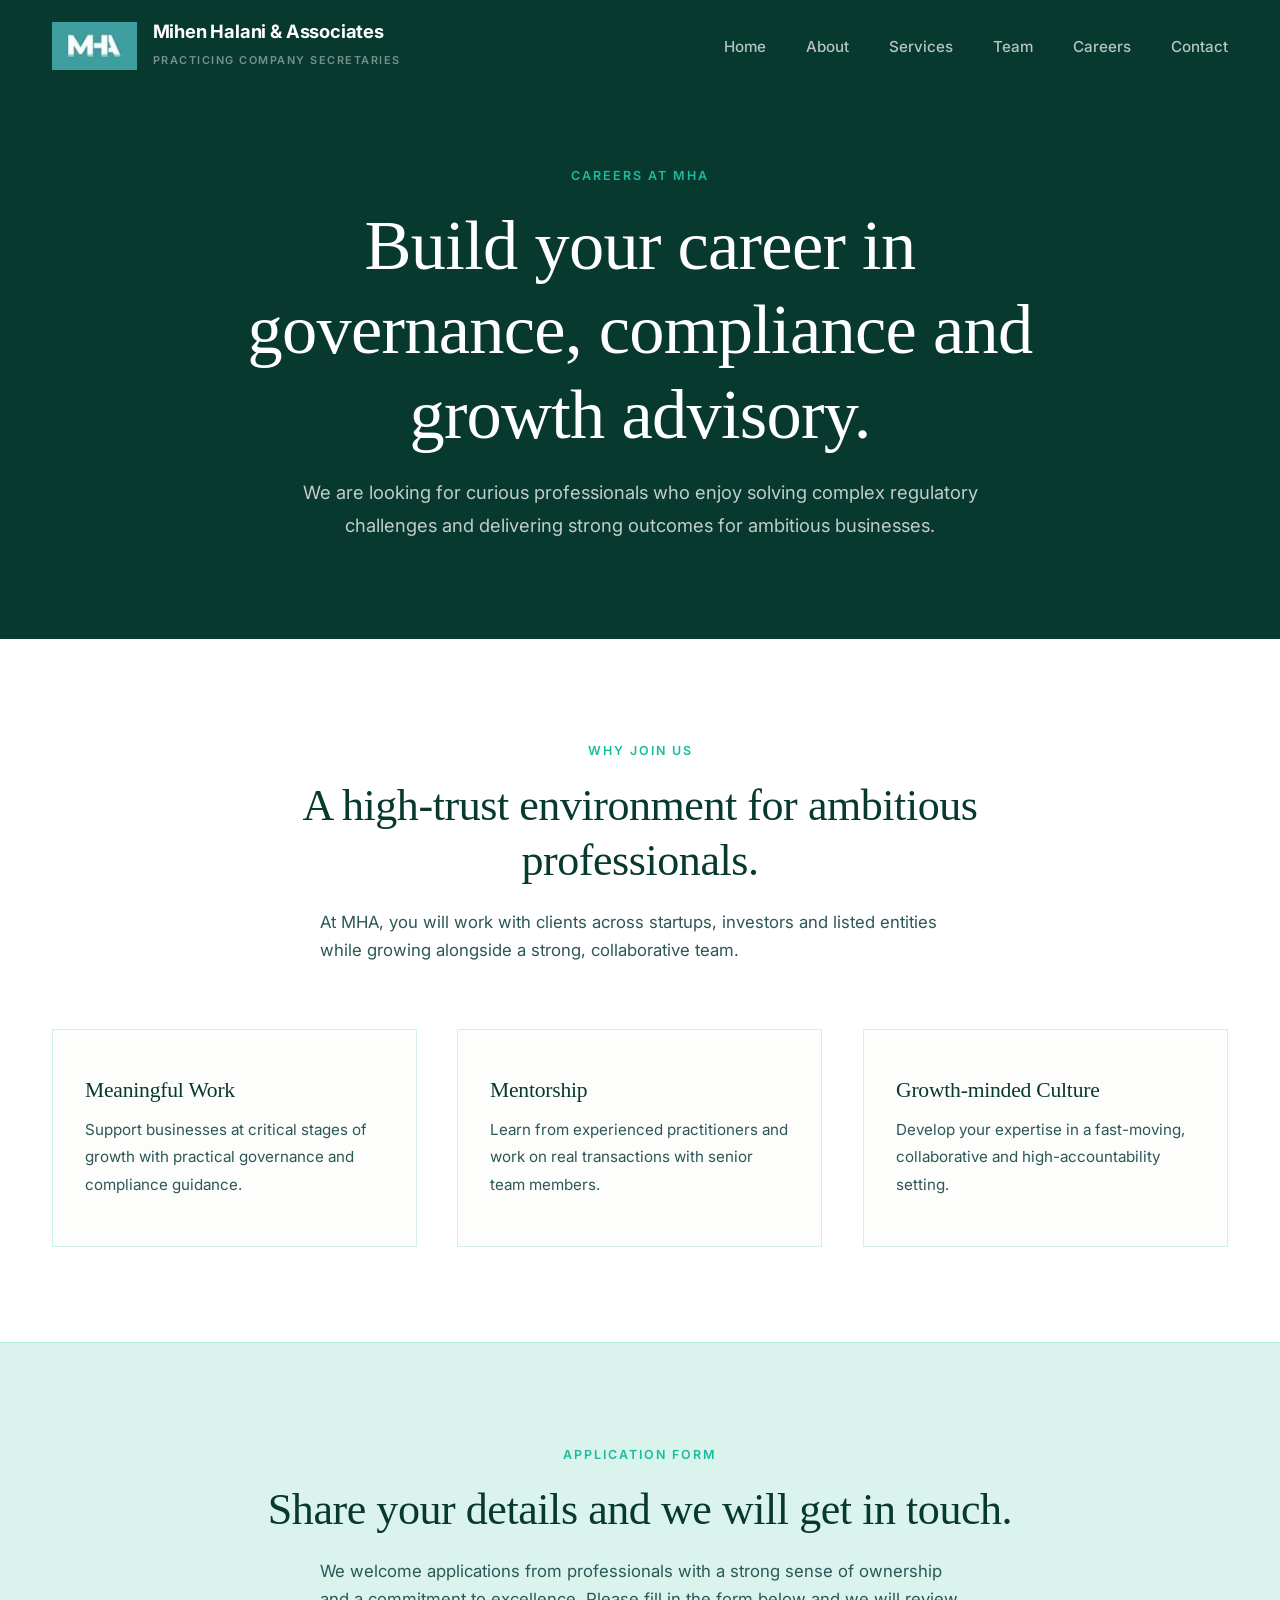
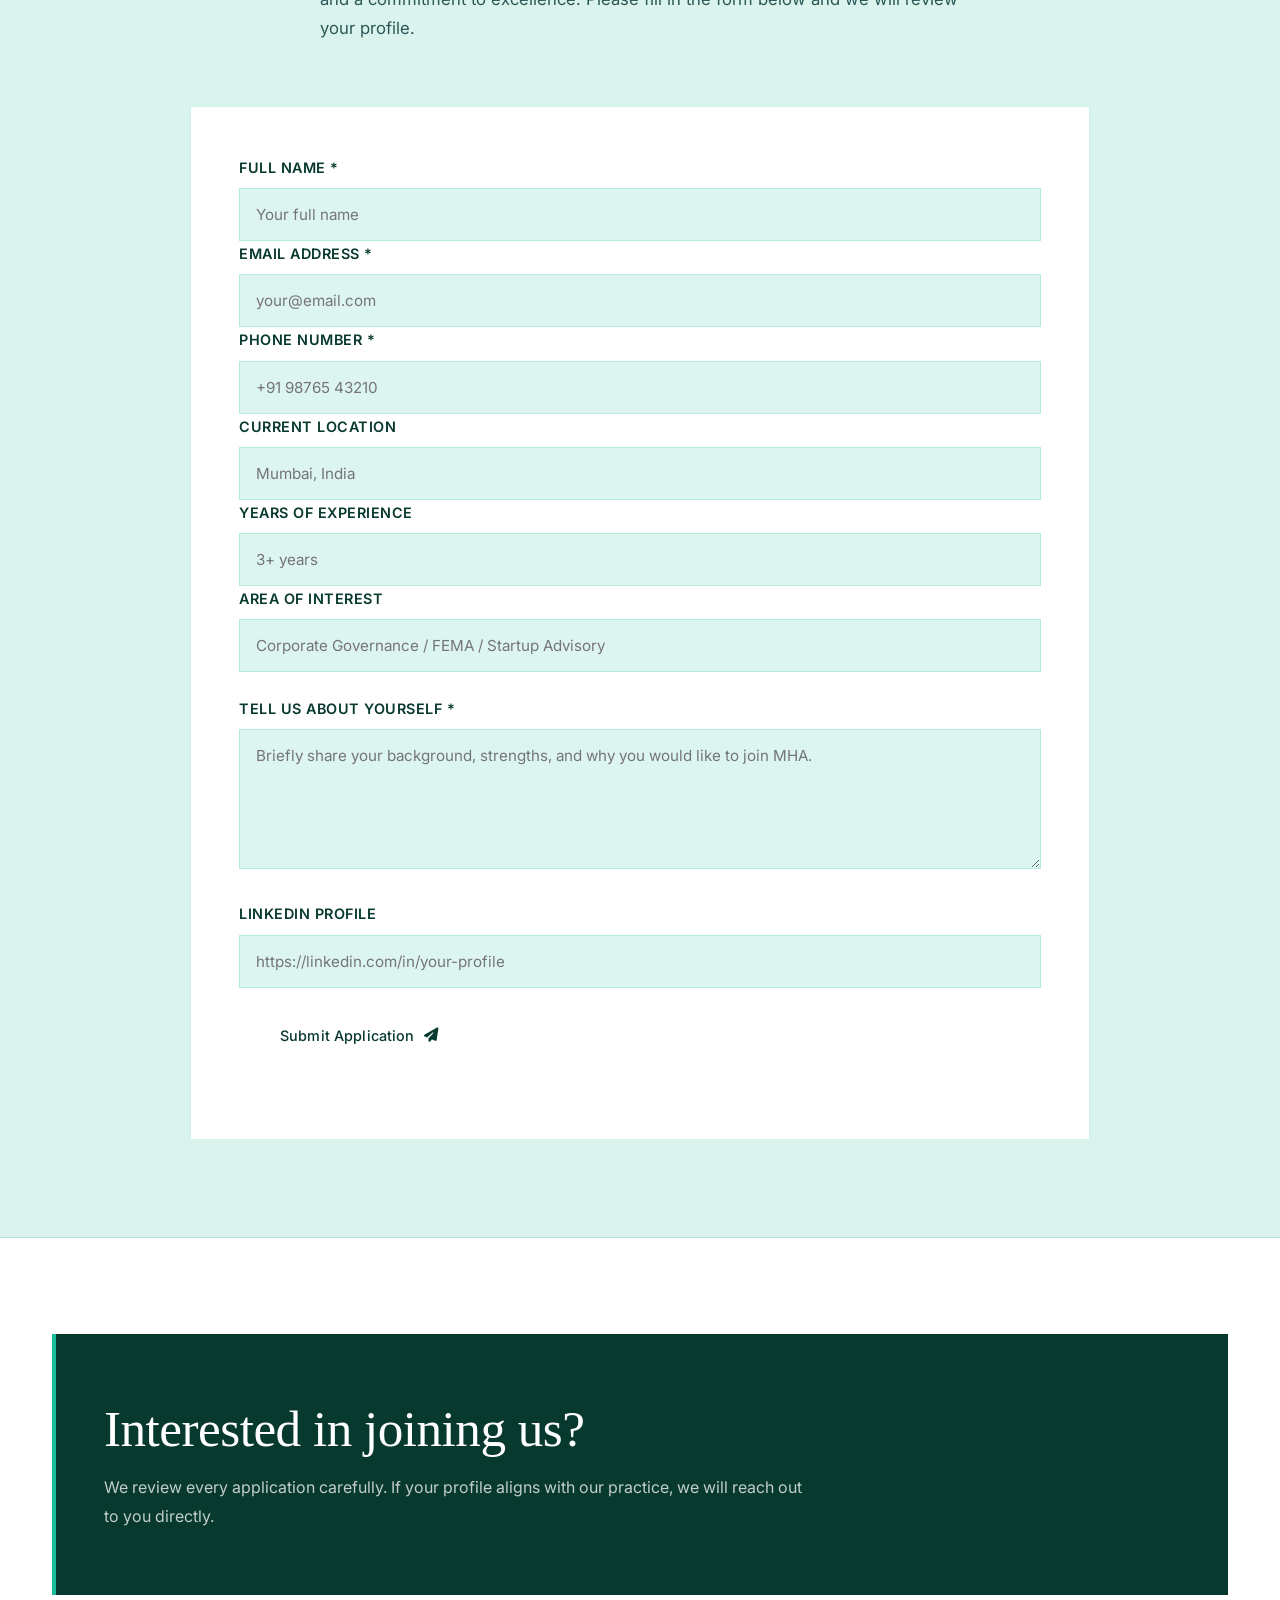
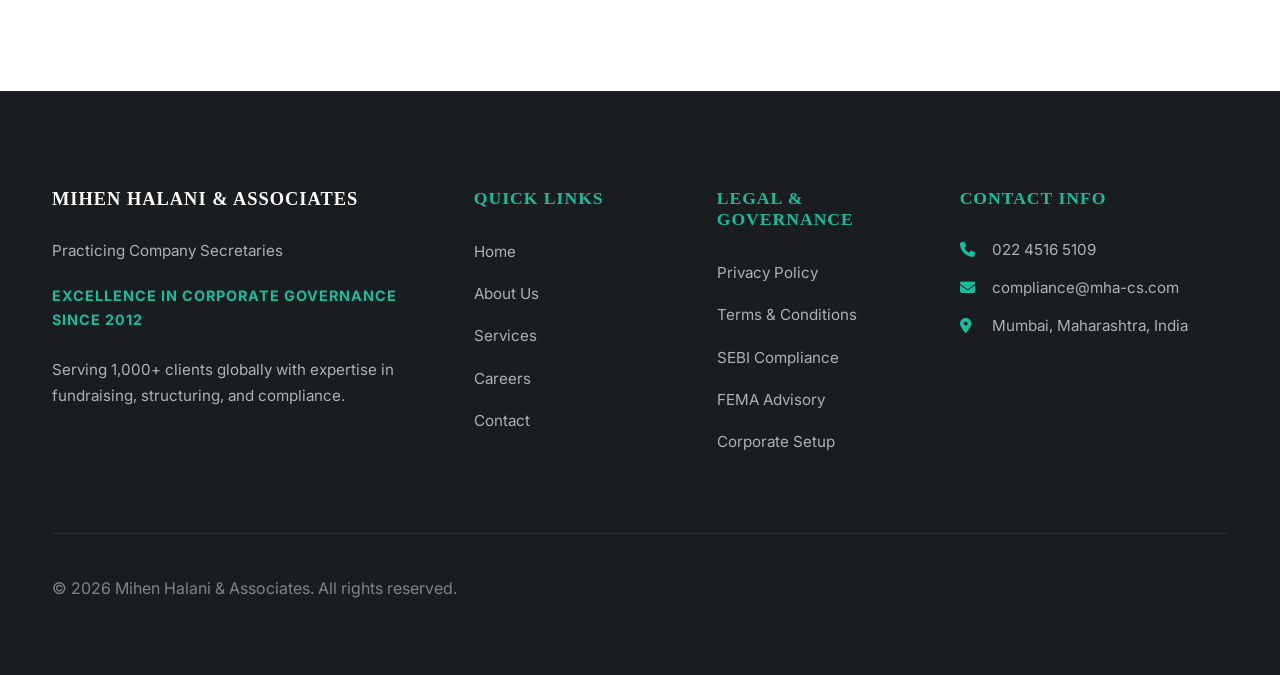
==== commit 03f53bcb: "privacy and terms pages added" ====
--- a/career.html
+++ b/career.html
@@ -171,13 +171,13 @@
                     </ul>
                 </div>
                 <div class="footer-section">
-                    <h4>Expertise</h4>
+                    <h4>Legal &amp; Governance</h4>
                     <ul>
-                        <li><a href="#services">IPO & Fundraising</a></li>
-                        <li><a href="#services">SEBI Compliance</a></li>
-                        <li><a href="#services">FEMA Advisory</a></li>
-                        <li><a href="#services">M&A Structuring</a></li>
-                        <li><a href="#services">Corporate Setup</a></li>
+                        <li><a href="privacy-policy.html">Privacy Policy</a></li>
+                        <li><a href="terms-conditions.html">Terms &amp; Conditions</a></li>
+                        <li><a href="index.html#services">SEBI Compliance</a></li>
+                        <li><a href="index.html#services">FEMA Advisory</a></li>
+                        <li><a href="index.html#services">Corporate Setup</a></li>
                     </ul>
                 </div>
                 <div class="footer-section">
--- a/css/style.css
+++ b/css/style.css
@@ -1,38 +1,55 @@
 :root {
-    /* Formal Corporate Editorial Palette (McKinsey/BCG Inspired) */
-    --primary-navy: #0B1E36;
-    /* Deep authoritative slate navy */
-    --hover-navy: #152E4C;
-    --accent-gold: #C5A880;
-    /* Champagne Gold accents */
-    --bg-alabaster: #FDFDFB;
-    /* Warm Alabaster paper background */
-    --bg-sand: #F7F6F0;
-    /* Soft Sand alternate backdrop */
-    --border-tint: #E5E2D6;
-    /* Warm subtle border lines */
+    /* =========================================================
+       GLOBAL SITE THEME 
+       Change these to update the overall website color scheme
+       ========================================================= */
+    --theme-primary: #1ABC9C;
+    /* Green Turquoise */
+    --theme-primary-soft: rgba(26, 188, 156, 0.15);
+    --theme-primary-dark: #11725F;
+    /* Deep Green Turquoise */
+    --theme-primary-darkest: #08392F;
+    /* Very Deep Green Turquoise for text/navy-replacement */
+    --theme-glass-white: rgba(255, 255, 255, 0.85);
+    /* Premium glass white */
+    --theme-glass-white-solid: #FDFDFB;
+    /* For opaque fallbacks */
+    --theme-glass-border: rgba(255, 255, 255, 0.4);
+
+    --theme-navy: var(--theme-primary-darkest);
+    --theme-accent-gold: var(--theme-primary);
+
+    /* Formal Corporate Editorial Palette */
+    --primary-navy: var(--theme-navy);
+    --hover-navy: #0D5143;
+    /* Dark Green Teal for hover */
+    --accent-gold: var(--theme-accent-gold);
+    --bg-alabaster: var(--theme-glass-white-solid);
+    --bg-sand: var(--theme-primary-soft);
+    --border-tint: rgba(26, 188, 156, 0.2);
 
     /* Mapped variables to avoid breaking other files */
-    --logo-teal: #2D9B9B;
-    --primary-turquoise: var(--logo-teal);
-    --secondary-turquoise: #4CB5B5;
+    --logo-teal: var(--theme-primary);
+    --primary-turquoise: var(--theme-primary);
+    --secondary-turquoise: #409C9C;
     --light-turquoise: #6DCFCF;
-    --dark-turquoise: #1F7373;
-    --accent-teal: var(--logo-teal);
-    --gold: var(--accent-gold);
+    --dark-turquoise: var(--theme-primary-dark);
+    --accent-teal: var(--theme-primary);
+    --gold: var(--theme-accent-gold);
     --gold-light: var(--bg-sand);
 
     /* Neutral Colors */
     --white: #FFFFFF;
     --off-white: var(--bg-alabaster);
-    --light-gray: #F1F3F5;
-    --medium-gray: #E2E8F0;
-    --border-gray: #CBD5E1;
-    --text-light: #5C6B73;
-    --text-medium: #3A4750;
-    --text-dark: var(--primary-navy);
-    --navy-dark: var(--primary-navy);
+    --light-gray: rgba(26, 188, 156, 0.05);
+    --medium-gray: rgba(26, 188, 156, 0.1);
+    --border-gray: rgba(26, 188, 156, 0.3);
+    --text-light: #4A7A7A;
+    --text-medium: #2B5757;
+    --text-dark: var(--theme-primary-darkest);
+    --navy-dark: var(--theme-primary-darkest);
     --navy-blue: var(--hover-navy);
+    --footer-bg: #1a1d20;
 
     /* Typography - Elite Serif + Clean Sans-Serif Pair */
     --font-primary: 'Inter', -apple-system, BlinkMacSystemFont, 'Segoe UI', Roboto, sans-serif;
@@ -48,13 +65,31 @@
     --spacing-3xl: 6rem;
 
     /* Transition & Minimal Shadows */
-    --shadow-sm: 0 1px 3px rgba(11, 30, 54, 0.04);
-    --shadow-md: 0 10px 30px rgba(11, 30, 54, 0.02);
-    --shadow-lg: 0 20px 45px rgba(11, 30, 54, 0.04);
-    --shadow-xl: 0 30px 60px rgba(11, 30, 54, 0.06);
+    --shadow-sm: 0 1px 3px rgba(8, 57, 47, 0.04);
+    --shadow-md: 0 10px 30px rgba(8, 57, 47, 0.02);
+    --shadow-lg: 0 20px 45px rgba(8, 57, 47, 0.04);
+    --shadow-xl: 0 30px 60px rgba(8, 57, 47, 0.06);
     --transition-fast: 0.25s ease;
     --transition-smooth: 0.4s cubic-bezier(0.25, 0.8, 0.25, 1);
     --transition-slow: 0.7s cubic-bezier(0.25, 0.8, 0.25, 1);
+
+    /* Variables for home-premium.css */
+    --home-navy: var(--theme-primary-darkest);
+    --home-navy-soft: #1B4E4E;
+    --home-teal: var(--theme-primary);
+    --home-teal-soft: var(--theme-primary-soft);
+    --home-gold: var(--theme-accent-gold);
+    --home-gold-soft: var(--theme-primary-soft);
+    --home-cream: var(--theme-glass-white-solid);
+    --home-surface: var(--theme-glass-white);
+    --home-surface-alt: rgba(255, 255, 255, 0.95);
+    --home-line: rgba(8, 57, 47, 0.1);
+    --home-line-strong: var(--theme-glass-border);
+    --home-text: var(--theme-primary-darkest);
+    --home-text-soft: #386E6E;
+    --home-shadow-sm: 0 16px 36px rgba(8, 57, 47, 0.06);
+    --home-shadow-lg: 0 38px 90px rgba(8, 57, 47, 0.11);
+    --home-radius: 28px;
 }
 
 /* ==================== GLOBAL RESET & BASE ==================== */
@@ -79,7 +114,6 @@
     -webkit-font-smoothing: antialiased;
     -moz-osx-font-smoothing: grayscale;
     background: var(--bg-alabaster);
-    overflow-x: hidden;
     font-size: 16px;
     font-weight: 400;
 }
@@ -854,7 +888,8 @@
 
 @media (min-width: 1025px) {
     .approach-section {
-        height: 300vh; /* Scroll-pinning track height on desktop */
+        height: 300vh;
+        /* Scroll-pinning track height on desktop */
         padding: 0;
     }
 }
@@ -866,14 +901,15 @@
 @media (min-width: 1025px) {
     .approach-sticky-wrapper {
         position: sticky;
-        top: 80px; /* Aligns exactly below the fixed navbar */
+        top: 80px;
+        /* Aligns exactly below the fixed navbar */
         height: calc(100vh - 80px);
         display: flex;
         flex-direction: column;
         justify-content: center;
         overflow: hidden;
     }
-    
+
     .approach-sticky-wrapper .section-header {
         margin-bottom: 0;
     }
@@ -881,20 +917,23 @@
 
 .approach-timeline-container {
     position: relative;
-    margin-top: 2.5rem; /* Mobile default */
+    margin-top: 2.5rem;
+    /* Mobile default */
     width: 100%;
 }
 
 @media (min-width: 1025px) {
     .approach-timeline-container {
-        margin-top: 5rem; /* Spacious center gap below header */
+        margin-top: 5rem;
+        /* Spacious center gap below header */
     }
 }
 
 /* Horizontal Timeline Line for Desktop */
 .approach-line {
     position: absolute;
-    top: 0; /* Aligned exactly on the top border of the cards grid */
+    top: 0;
+    /* Aligned exactly on the top border of the cards grid */
     left: 10%;
     right: 10%;
     height: 2px;
@@ -925,10 +964,10 @@
     border: 1px solid var(--border-tint);
     padding: 3rem 2rem;
     opacity: 0.35;
-    transition: opacity 0.5s ease, 
-                border-color 0.5s ease,
-                background-color 0.5s ease,
-                transform 0.5s ease;
+    transition: opacity 0.5s ease,
+        border-color 0.5s ease,
+        background-color 0.5s ease,
+        transform 0.5s ease;
     display: flex;
     flex-direction: column;
     position: relative;
@@ -1022,6 +1061,7 @@
     .approach-timeline-container {
         margin-top: 3.5rem;
     }
+
     .approach-card {
         padding: 2.25rem 2rem;
     }
@@ -1234,10 +1274,10 @@
     padding: 2.25rem 2rem;
     opacity: 0.35;
     transform: translateY(15px);
-    transition: opacity 0.6s cubic-bezier(0.16, 1, 0.3, 1), 
-                border-color 0.4s ease, 
-                background-color 0.4s ease, 
-                transform 0.6s cubic-bezier(0.16, 1, 0.3, 1);
+    transition: opacity 0.6s cubic-bezier(0.16, 1, 0.3, 1),
+        border-color 0.4s ease,
+        background-color 0.4s ease,
+        transform 0.6s cubic-bezier(0.16, 1, 0.3, 1);
     display: flex;
     flex-direction: column;
     text-align: left;
@@ -1308,7 +1348,7 @@
         padding: 3rem 1.75rem 3rem 2.75rem;
         margin: 3.5rem auto;
     }
-    
+
     .transaction-cards-grid {
         grid-template-columns: 1fr;
         gap: 1.25rem;
@@ -1540,19 +1580,7 @@
     border-color: var(--accent-gold);
 }
 
-.team-profile-image-container {
-    width: 100%;
-    aspect-ratio: 1.1;
-    overflow: hidden;
-    background: var(--bg-sand);
-    border-bottom: 1px solid var(--border-tint);
-}
-
-.team-profile-image-container img {
-    width: 100%;
-    height: 100%;
-    object-fit: cover;
-}
+/* Team Profile Image styles managed in team-profiles.css */
 
 .team-profile-info {
     padding: 1.5rem;
@@ -1971,7 +1999,7 @@
 
 /* ==================== PREMIUM FOOTER ==================== */
 .footer {
-    background: var(--primary-navy);
+    background: var(--footer-bg, #1a1d20);
     color: var(--white);
     padding: 6rem 0 3rem;
     position: relative;
@@ -2453,7 +2481,7 @@
         padding: 3rem 2rem;
         gap: 2rem;
         transition: left 0.4s cubic-bezier(0.25, 0.8, 0.25, 1);
-        border-top: 1px solid rgba(255, 255, 255, 0.08);
+        border-top: 1px solid rgba(225, 215, 215, 0.08);
     }
 
     .nav-menu.active {
@@ -2692,7 +2720,7 @@
         grid-template-columns: 1fr;
         gap: 2.5rem;
     }
-    
+
     .premium-profile-sidebar {
         max-width: 320px;
         margin: 0 auto;
@@ -2704,7 +2732,7 @@
     .premium-profile-header h2 {
         font-size: 2.2rem;
     }
-    
+
     .premium-expertise-grid {
         grid-template-columns: 1fr;
     }
--- a/css/team-profiles.css
+++ b/css/team-profiles.css
@@ -1 +1,310 @@
-/* Team profile styles are unified in style.css for design consistency */
+/* ==================== LEADERSHIP & TEAM SECTION ==================== */
+.team-grid-section,
+.team-section,
+.home-page .team-grid-section,
+.home-page .team-section {
+    position: relative;
+    padding: 70px 0 95px 0;
+    background: url('../images/leadership-section.JPG') center center / cover fixed no-repeat !important;
+    width: 100%;
+}
+
+.team-grid-section .section-badge,
+.team-section .section-badge,
+.home-page .team-grid-section .section-badge,
+.home-page .team-section .section-badge {
+    background: transparent !important;
+    border: none !important;
+    box-shadow: none !important;
+    color: var(--accent-gold) !important;
+    font-family: var(--font-primary) !important;
+    text-transform: uppercase !important;
+    letter-spacing: 0.18em !important;
+    font-size: 0.78rem !important;
+    font-weight: 800 !important;
+    margin-bottom: 0.85rem !important;
+    display: inline-block !important;
+    text-shadow: 0 2px 10px rgba(0, 0, 0, 0.95) !important;
+}
+
+.team-grid-section .section-title,
+.team-section .section-title,
+.home-page .team-grid-section .section-title,
+.home-page .team-section .section-title {
+    color: #ffffff !important;
+    font-size: clamp(2rem, 4vw, 2.75rem) !important;
+    font-family: var(--font-heading) !important;
+    font-weight: 400 !important;
+    margin-bottom: 1rem !important;
+    text-shadow: 0 2px 12px rgba(0, 0, 0, 0.95), 0 0 25px rgba(0, 0, 0, 0.85) !important;
+}
+
+.team-grid-section .section-subtitle,
+.team-section .section-subtitle,
+.home-page .team-grid-section .section-subtitle,
+.home-page .team-section .section-subtitle {
+    color: rgba(255, 255, 255, 0.9) !important;
+    font-size: 1.05rem !important;
+    font-weight: 400 !important;
+    line-height: 1.6 !important;
+    text-shadow: 0 2px 10px rgba(0, 0, 0, 0.95) !important;
+}
+
+.team-grid-header,
+.home-page .team-grid-header {
+    text-align: center;
+    max-width: 750px;
+    margin: 0 auto 3.5rem auto;
+}
+
+/* Row 0: Founder Spotlight (Centered Middle Single Profile) */
+.team-founder-row,
+.home-page .team-founder-row {
+    display: flex !important;
+    justify-content: center !important;
+    margin: 0 auto 3.5rem auto !important;
+    width: 100% !important;
+}
+
+.team-founder-row .team-profile-card,
+.home-page .team-founder-row .team-profile-card {
+    max-width: 260px !important;
+}
+
+.team-founder-row .team-profile-image-container,
+.home-page .team-founder-row .team-profile-image-container {
+    width: 140px !important;
+    height: 140px !important;
+    min-width: 140px !important;
+    min-height: 140px !important;
+    max-width: 140px !important;
+    max-height: 140px !important;
+    box-shadow: 0 0 0 3.5px var(--accent-gold), 0 10px 25px rgba(0, 0, 0, 0.5) !important;
+}
+
+.team-founder-row .team-profile-name,
+.home-page .team-founder-row .team-profile-name {
+    font-size: 1.25rem !important;
+}
+
+/* Row 1+: Team Members 4-Column Grid */
+.team-grid-track,
+.home-page .team-grid-track {
+    display: grid;
+    grid-template-columns: repeat(4, 1fr);
+    gap: 3rem 2rem;
+    width: 100%;
+    max-width: 1050px;
+    margin: 0 auto;
+}
+
+/* Remove Card Boxes - Pure Circular Avatars + Name */
+.team-profile-card,
+.home-page .team-profile-card {
+    background: transparent !important;
+    border: none !important;
+    border-radius: 0 !important;
+    box-shadow: none !important;
+    padding: 0 !important;
+    height: auto !important;
+    min-height: 0 !important;
+    overflow: visible !important;
+    display: flex !important;
+    flex-direction: column !important;
+    align-items: center !important;
+    text-align: center !important;
+    position: relative;
+    cursor: pointer;
+    transition: transform 0.35s cubic-bezier(0.16, 1, 0.3, 1) !important;
+}
+
+.team-profile-card:hover,
+.home-page .team-profile-card:hover {
+    transform: translateY(-6px) !important;
+    background: transparent !important;
+    border: none !important;
+    box-shadow: none !important;
+}
+
+/* Perfect Circular Photo Frame */
+.team-profile-image-container,
+.home-page .team-profile-image-container {
+    position: relative !important;
+    width: 140px !important;
+    height: 140px !important;
+    min-width: 140px !important;
+    min-height: 140px !important;
+    max-width: 140px !important;
+    max-height: 140px !important;
+    border-radius: 50% !important;
+    aspect-ratio: 1 / 1 !important;
+    overflow: hidden !important;
+    margin: 0 auto 1rem auto !important;
+    border: 3.5px solid #ffffff !important;
+    box-shadow: 0 0 0 3px rgba(26, 188, 156, 0.55), 0 10px 25px rgba(0, 0, 0, 0.5) !important;
+    background: linear-gradient(160deg, rgba(26, 188, 156, 0.2), rgba(26, 188, 156, 0.3)) !important;
+    flex-shrink: 0 !important;
+    transition: box-shadow 0.35s cubic-bezier(0.16, 1, 0.3, 1) !important;
+}
+
+.team-profile-card:hover .team-profile-image-container,
+.home-page .team-profile-card:hover .team-profile-image-container {
+    box-shadow: 0 0 0 4px #ffffff, 0 14px 32px rgba(26, 188, 156, 0.6) !important;
+}
+
+.team-profile-image-container img,
+.home-page .team-profile-image-container img {
+    width: 100% !important;
+    height: 100% !important;
+    object-fit: cover !important;
+    object-position: center top !important;
+    border-radius: 50% !important;
+    transition: transform 0.45s cubic-bezier(0.16, 1, 0.3, 1) !important;
+}
+
+.team-profile-card:hover .team-profile-image-container img,
+.home-page .team-profile-card:hover .team-profile-image-container img {
+    transform: scale(1.08) !important;
+}
+
+/* Circular Avatar Fallback */
+.team-profile-image-container.has-fallback,
+.home-page .team-profile-image-container.has-fallback {
+    display: flex !important;
+    align-items: center !important;
+    justify-content: center !important;
+}
+
+.team-profile-avatar-fallback,
+.home-page .team-profile-avatar-fallback {
+    display: inline-flex !important;
+    align-items: center !important;
+    justify-content: center !important;
+    width: 100% !important;
+    height: 100% !important;
+    border-radius: 50% !important;
+    background: rgba(255, 255, 255, 0.95) !important;
+    color: var(--primary-navy) !important;
+    font-size: 1.8rem !important;
+    font-weight: 800 !important;
+    letter-spacing: 0.04em !important;
+}
+
+/* Name and Credentials Below Circle Frame */
+.team-profile-info,
+.home-page .team-profile-info {
+    display: flex !important;
+    flex-direction: column !important;
+    align-items: center !important;
+    text-align: center !important;
+    width: 100% !important;
+    padding: 0 !important;
+    gap: 0 !important;
+    background: transparent !important;
+}
+
+.team-profile-name,
+.home-page .team-profile-name {
+    margin: 0 0 0.25rem 0 !important;
+    font-size: 1.18rem !important;
+    font-family: var(--font-heading) !important;
+    color: #ffffff !important;
+    font-weight: 700 !important;
+    line-height: 1.25 !important;
+    text-shadow: 0 2px 10px rgba(0, 0, 0, 0.95), 0 0 15px rgba(0, 0, 0, 0.85) !important;
+    transition: color 0.3s ease !important;
+}
+
+.team-profile-card:hover .team-profile-name,
+.home-page .team-profile-card:hover .team-profile-name {
+    color: var(--accent-gold) !important;
+}
+
+.team-profile-credentials,
+.home-page .team-profile-credentials {
+    font-size: 0.76rem !important;
+    text-transform: uppercase !important;
+    letter-spacing: 0.1em !important;
+    color: var(--accent-gold) !important;
+    margin-bottom: 0 !important;
+    font-weight: 700 !important;
+    display: block !important;
+    text-shadow: 0 2px 8px rgba(0, 0, 0, 0.95) !important;
+}
+
+/* Responsive Grid Adjustments */
+@media (max-width: 1024px) {
+    .team-grid-track,
+    .home-page .team-grid-track {
+        grid-template-columns: repeat(3, 1fr) !important;
+        gap: 2.5rem 1.5rem !important;
+    }
+}
+
+@media (max-width: 768px) {
+    .team-grid-track,
+    .home-page .team-grid-track {
+        grid-template-columns: repeat(2, 1fr) !important;
+        gap: 2rem 1.2rem !important;
+    }
+    
+    .team-grid-section,
+    .team-section,
+    .home-page .team-grid-section,
+    .home-page .team-section {
+        padding: 50px 0 70px 0 !important;
+    }
+    
+    .team-profile-image-container,
+    .home-page .team-profile-image-container {
+        width: 120px !important;
+        height: 120px !important;
+        min-width: 120px !important;
+        min-height: 120px !important;
+        max-width: 120px !important;
+        max-height: 120px !important;
+    }
+    
+    .team-founder-row .team-profile-image-container,
+    .home-page .team-founder-row .team-profile-image-container {
+        width: 120px !important;
+        height: 120px !important;
+        min-width: 120px !important;
+        min-height: 120px !important;
+        max-width: 120px !important;
+        max-height: 120px !important;
+    }
+}
+
+@media (max-width: 480px) {
+    .team-grid-track,
+    .home-page .team-grid-track {
+        grid-template-columns: repeat(2, 1fr) !important;
+        gap: 1.75rem 1rem !important;
+    }
+    
+    .team-profile-image-container,
+    .home-page .team-profile-image-container {
+        width: 100px !important;
+        height: 100px !important;
+        min-width: 100px !important;
+        min-height: 100px !important;
+        max-width: 100px !important;
+        max-height: 100px !important;
+    }
+    
+    .team-founder-row .team-profile-image-container,
+    .home-page .team-founder-row .team-profile-image-container {
+        width: 100px !important;
+        height: 100px !important;
+        min-width: 100px !important;
+        min-height: 100px !important;
+        max-width: 100px !important;
+        max-height: 100px !important;
+    }
+    
+    .team-profile-name,
+    .home-page .team-profile-name {
+        font-size: 1rem !important;
+    }
+}
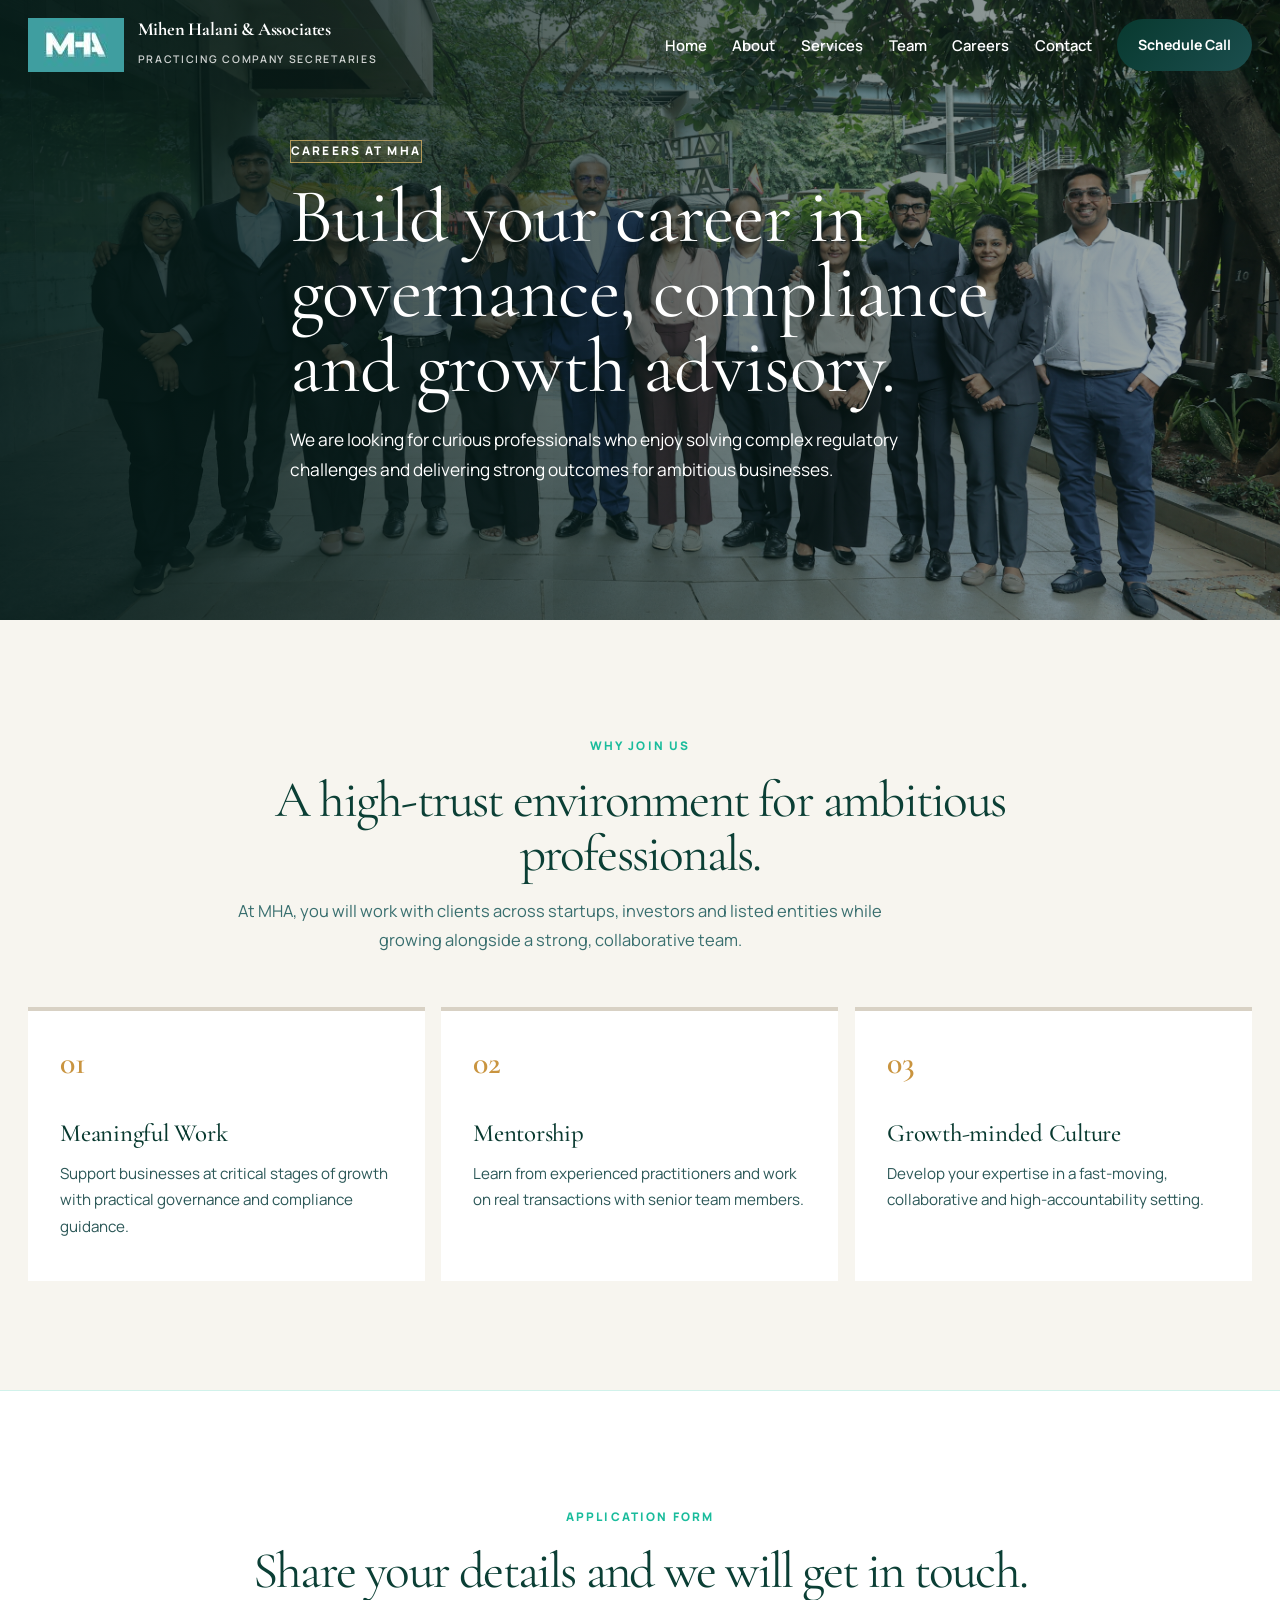
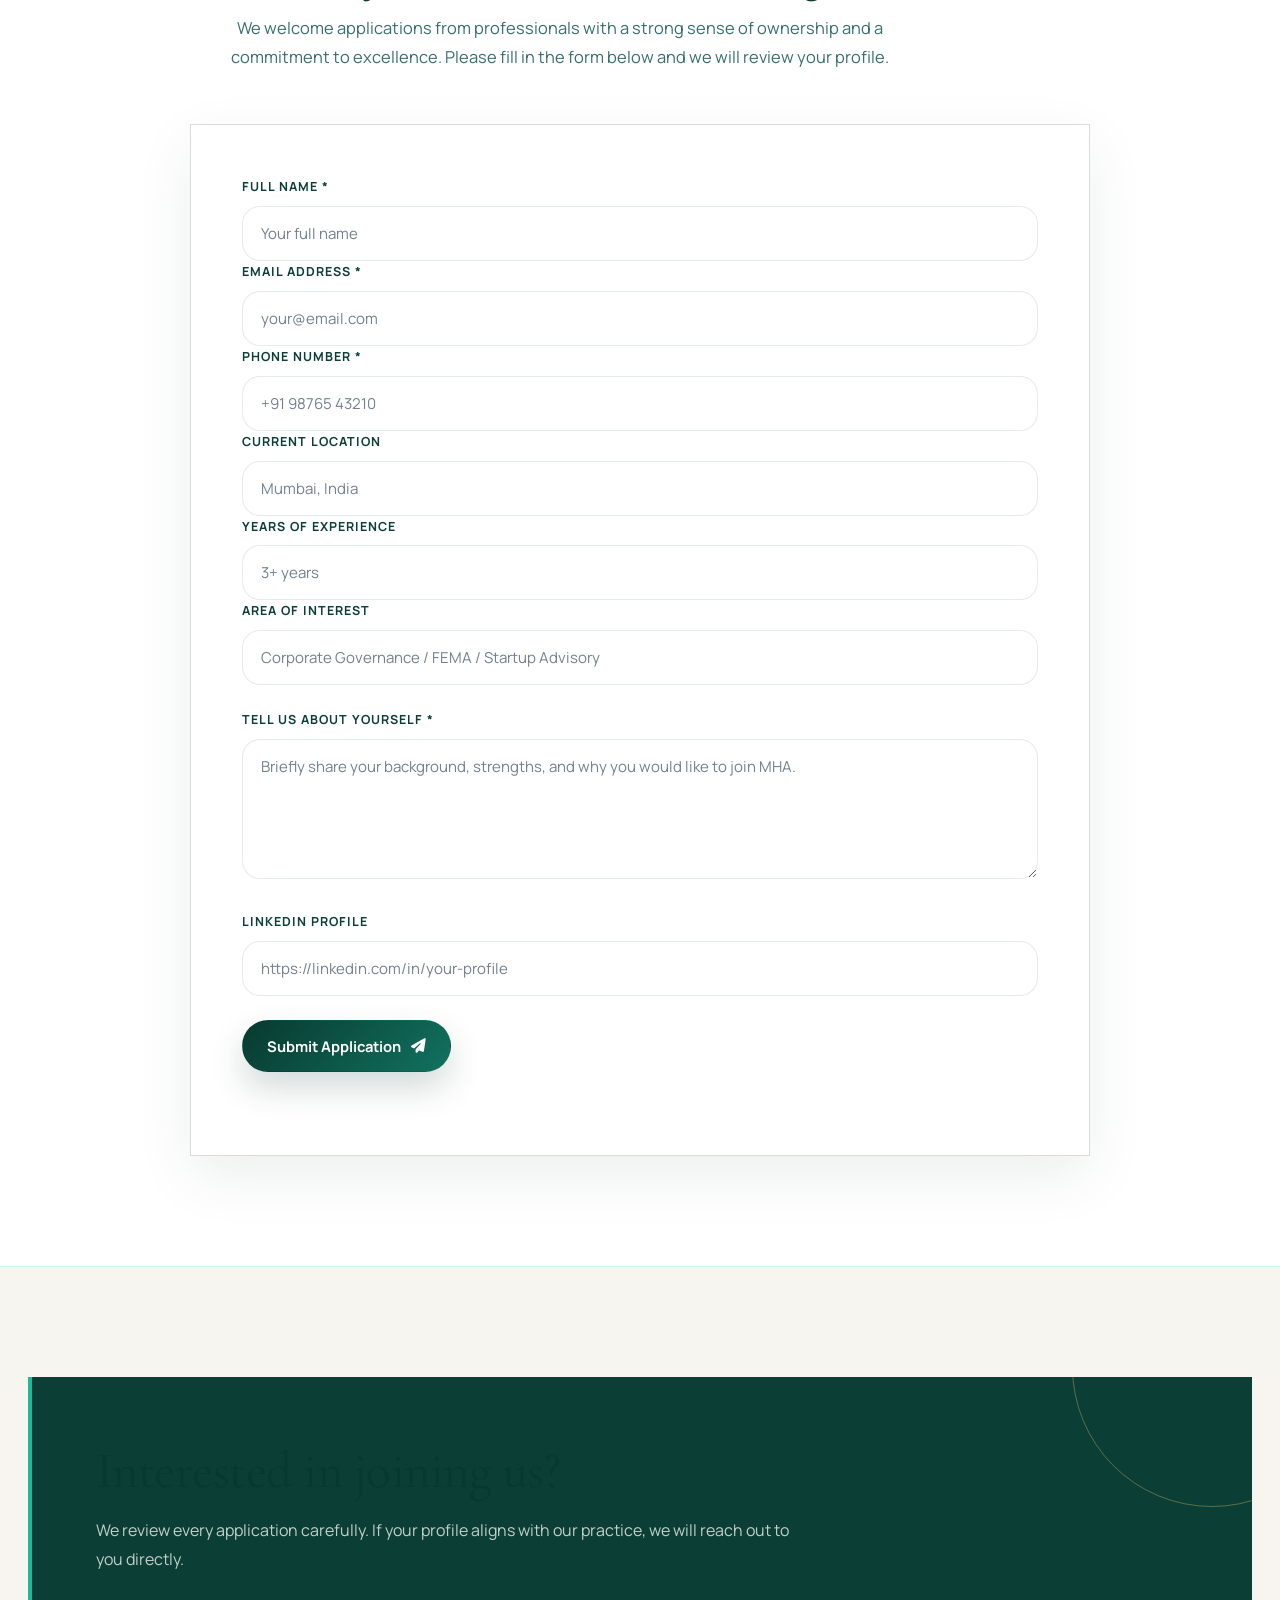
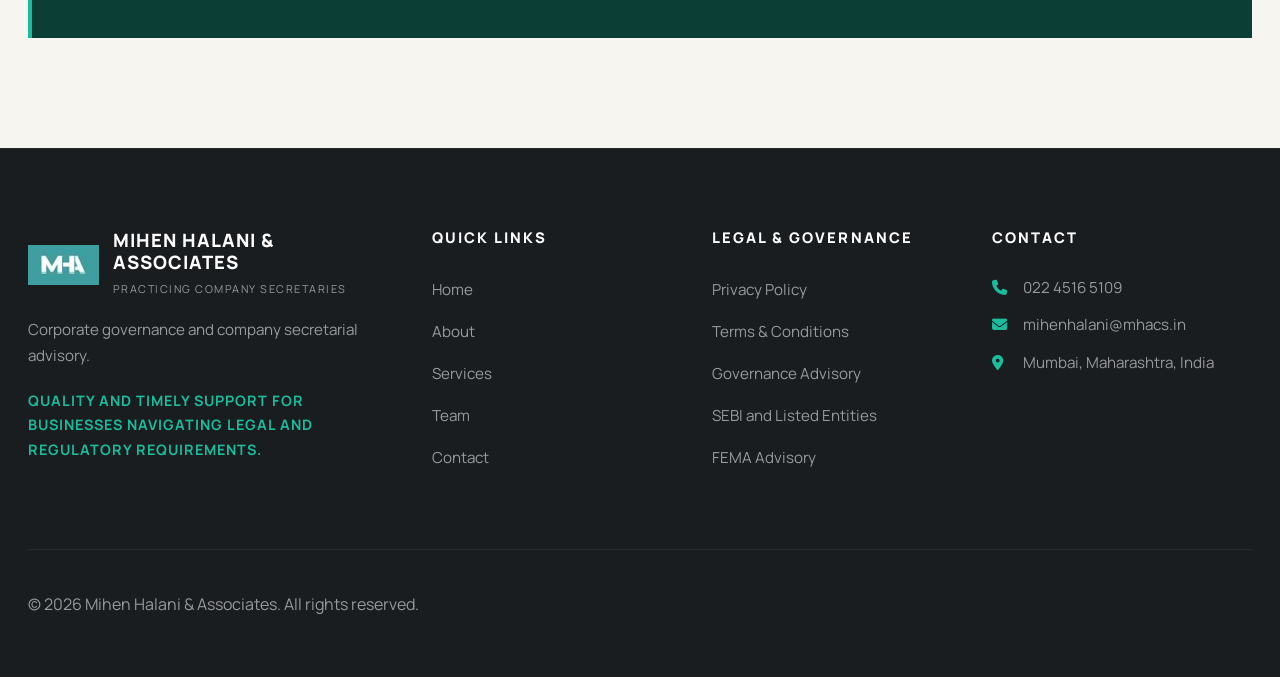
==== commit 22c1f61e: "Update team profiles and service details; replace images, enhance content, and improve layout - Dele" ====
--- a/career.html
+++ b/career.html
@@ -7,26 +7,28 @@
     <title>Careers | MHA</title>
     <meta name="description"
         content="Explore career opportunities at Mihen Halani & Associates and join a team shaping governance and compliance in India.">
+    <link rel="icon" href="images/mha-logo.png" type="image/png">
     <link rel="stylesheet" href="css/style.css">
+    <link rel="stylesheet" href="css/home-premium.css">
     <link rel="stylesheet" href="css/team-profiles.css">
     <link rel="stylesheet" href="https://cdn.jsdelivr.net/npm/@fortawesome/fontawesome-free@6.4.0/css/all.min.css">
     <link
-        href="https://fonts.googleapis.com/css2?family=Plus+Jakarta+Sans:wght@300;400;500;600;700;800&family=Inter:wght@300;400;500;600;700&display=swap"
+        href="https://fonts.googleapis.com/css2?family=Cormorant+Garamond:wght@400;500;600;700&family=Manrope:wght@400;500;600;700;800&display=swap"
         rel="stylesheet">
 </head>
 
-<body>
+<body class="home-page">
     <nav class="navbar" id="navbar">
         <div class="container">
             <div class="nav-wrapper">
-                <a href="index.html" class="logo" style="text-decoration:none;">
+                <a href="index.html#home" class="logo nav-logo-link" aria-label="Mihen Halani &amp; Associates home">
                     <img src="images/mha-logo.png" alt="MHA Logo" class="logo-img">
                     <div class="logo-text">
-                        <h2>Mihen Halani & Associates</h2>
+                        <h2>Mihen Halani &amp; Associates</h2>
                         <span>Practicing Company Secretaries</span>
                     </div>
                 </a>
-                <button class="mobile-menu-btn" id="mobileMenuBtn">
+                <button class="mobile-menu-btn" id="mobileMenuBtn" aria-label="Open navigation">
                     <i class="fas fa-bars"></i>
                 </button>
                 <ul class="nav-menu" id="navMenu">
@@ -36,6 +38,7 @@
                     <li><a href="index.html#team" class="nav-link">Team</a></li>
                     <li><a href="career.html" class="nav-link">Careers</a></li>
                     <li><a href="index.html#contact" class="nav-link">Contact</a></li>
+                    <li><a href="index.html#contact" class="nav-cta">Schedule Call</a></li>
                 </ul>
             </div>
         </div>
@@ -153,21 +156,26 @@
     <footer class="footer">
         <div class="container">
             <div class="footer-content">
-                <div class="footer-section">
-                    <h3>MIHEN HALANI & ASSOCIATES</h3>
-                    <p>Practicing Company Secretaries</p>
-                    <p class="footer-tagline">Excellence in Corporate Governance Since 2012</p>
-                    <p style="margin-top: 1.5rem;">Serving 1,000+ clients globally with expertise in fundraising,
-                        structuring, and compliance.</p>
+                <div class="footer-section footer-brand-block">
+                    <div class="footer-logo">
+                        <img src="images/mha-logo.png" alt="MHA Logo">
+                        <div class="footer-logo-text">
+                            <h3>Mihen Halani &amp; Associates</h3>
+                            <span>Practicing Company Secretaries</span>
+                        </div>
+                    </div>
+                    <p>Corporate governance and company secretarial advisory.</p>
+                    <p class="footer-tagline">Quality and timely support for businesses navigating legal and regulatory
+                        requirements.</p>
                 </div>
                 <div class="footer-section">
                     <h4>Quick Links</h4>
                     <ul>
-                        <li><a href="#home">Home</a></li>
-                        <li><a href="#about">About Us</a></li>
-                        <li><a href="#services">Services</a></li>
-                        <li><a href="career.html">Careers</a></li>
-                        <li><a href="#contact">Contact</a></li>
+                        <li><a href="index.html#home">Home</a></li>
+                        <li><a href="index.html#about">About</a></li>
+                        <li><a href="index.html#services">Services</a></li>
+                        <li><a href="index.html#team">Team</a></li>
+                        <li><a href="index.html#contact">Contact</a></li>
                     </ul>
                 </div>
                 <div class="footer-section">
@@ -175,20 +183,20 @@
                     <ul>
                         <li><a href="privacy-policy.html">Privacy Policy</a></li>
                         <li><a href="terms-conditions.html">Terms &amp; Conditions</a></li>
-                        <li><a href="index.html#services">SEBI Compliance</a></li>
+                        <li><a href="index.html#services">Governance Advisory</a></li>
+                        <li><a href="index.html#services">SEBI and Listed Entities</a></li>
                         <li><a href="index.html#services">FEMA Advisory</a></li>
-                        <li><a href="index.html#services">Corporate Setup</a></li>
                     </ul>
                 </div>
                 <div class="footer-section">
-                    <h4>Contact Info</h4>
+                    <h4>Contact</h4>
                     <p><i class="fas fa-phone"></i> 022 4516 5109</p>
-                    <p><i class="fas fa-envelope"></i> compliance@mha-cs.com</p>
+                    <p><i class="fas fa-envelope"></i> mihenhalani@mhacs.in</p>
                     <p><i class="fas fa-map-marker-alt"></i> Mumbai, Maharashtra, India</p>
                 </div>
             </div>
             <div class="footer-bottom">
-                <p id="currentYearText">&copy; <span id="currentYear"></span> Mihen Halani & Associates. All rights
+                <p id="currentYearText">&copy; <span id="currentYear"></span> Mihen Halani &amp; Associates. All rights
                     reserved.</p>
             </div>
         </div>
--- a/css/style.css
+++ b/css/style.css
@@ -820,6 +820,7 @@
     margin: 0 auto;
     font-weight: 400;
     font-family: var(--font-primary);
+    text-align: center;
 }
 
 /* ==================== VALUE SECTION ==================== */
@@ -2736,4 +2737,173 @@
     .premium-expertise-grid {
         grid-template-columns: 1fr;
     }
+}
+
+/* ==================== CAREER PAGE FINISHING ==================== */
+.career-hero {
+    align-items: center;
+    background-color: #173c36;
+    background-image: linear-gradient(90deg, rgba(4, 27, 24, 0.88) 0%, rgba(4, 27, 24, 0.64) 48%, rgba(4, 27, 24, 0.32) 100%), url('../images/latest-images/carreer/115A5268.JPG');
+    background-position: center 68%;
+    background-size: cover;
+    display: flex;
+    min-height: 620px;
+    padding: 9rem 0 7rem;
+    text-align: left;
+}
+
+.career-hero-content {
+    margin: 0;
+    max-width: 700px;
+}
+
+.career-hero .section-badge {
+    background: rgba(242, 196, 109, 0.12);
+    border: 1px solid rgba(242, 196, 109, 0.65);
+    color: #ffffff;
+    letter-spacing: 0.12em;
+}
+
+.career-hero h1 {
+    color: #ffffff;
+    font-size: clamp(3rem, 6vw, 5.8rem);
+    line-height: 0.98;
+    max-width: 760px;
+    text-wrap: balance;
+}
+
+.career-hero p {
+    color: #ffffff;
+    font-size: 1.08rem;
+    line-height: 1.75;
+    margin: 0;
+    max-width: 620px;
+    text-align: left;
+}
+
+.career-why {
+    background: #f7f5ef;
+    padding: 6.5rem 0;
+}
+
+.career-why .section-header,
+.open-roles .section-header {
+    margin-bottom: 3rem;
+    max-width: 720px;
+}
+
+.career-why .section-title,
+.open-roles .section-title {
+    color: #0b3f35;
+    font-size: clamp(2.2rem, 4vw, 3.8rem);
+    line-height: 1.05;
+}
+
+.career-grid {
+    gap: 1rem;
+}
+
+.career-card {
+    background: #ffffff;
+    border: 0;
+    border-top: 4px solid #d8d1c4;
+    padding: 2.25rem 2rem 2.5rem;
+    position: relative;
+    transition: border-color 0.25s ease, transform 0.25s ease, box-shadow 0.25s ease;
+}
+
+.career-card::before {
+    color: #c9943f;
+    content: '0' counter(career-card);
+    counter-increment: career-card;
+    font-family: var(--font-heading);
+    font-size: 2rem;
+    font-weight: 600;
+    line-height: 1;
+    margin-bottom: 2.5rem;
+}
+
+.career-grid { counter-reset: career-card; }
+
+.career-card:hover {
+    border-color: #c9943f;
+    box-shadow: 0 18px 40px rgba(11, 63, 53, 0.1);
+    transform: translateY(-6px);
+}
+
+.career-card h3 {
+    color: #0b3f35;
+    font-family: var(--font-heading);
+    font-size: 1.55rem;
+}
+
+.career-card p {
+    line-height: 1.75;
+}
+
+.open-roles {
+    background: #ffffff;
+    padding: 6.5rem 0;
+}
+
+.application-card {
+    border: 1px solid #dedbd4;
+    box-shadow: 0 20px 55px rgba(11, 63, 53, 0.08);
+    padding: clamp(1.5rem, 4vw, 3.5rem);
+}
+
+.career-form .form-group label {
+    color: #0b3f35;
+    font-size: 0.78rem;
+    font-weight: 700;
+    letter-spacing: 0.08em;
+    text-transform: uppercase;
+}
+
+.career-form input,
+.career-form textarea {
+    background: #fbfaf7;
+    border-color: #d8d5cc;
+}
+
+.career-form input:focus,
+.career-form textarea:focus {
+    background: #ffffff;
+    border-color: #11776d;
+    box-shadow: 0 0 0 3px rgba(17, 119, 109, 0.12);
+}
+
+.career-cta-band {
+    background: #f7f5ef;
+    padding: 5.5rem 0;
+}
+
+.cta-band-card {
+    background: #0b3f35;
+    padding: clamp(2.5rem, 5vw, 4.5rem);
+    position: relative;
+    overflow: hidden;
+}
+
+.cta-band-card::after {
+    border: 1px solid rgba(242, 196, 109, 0.35);
+    border-radius: 50%;
+    content: '';
+    height: 280px;
+    position: absolute;
+    right: -100px;
+    top: -150px;
+    width: 280px;
+}
+
+@media (max-width: 768px) {
+    .career-hero {
+        background-position: 62% 68%;
+        min-height: 560px;
+        padding: 8rem 0 5rem;
+    }
+
+    .career-hero h1 { font-size: clamp(2.7rem, 12vw, 4.4rem); }
+    .career-why,
+    .open-roles { padding: 4.5rem 0; }
 }
--- a/css/home-premium.css
+++ b/css/home-premium.css
@@ -0,0 +1,2328 @@
+body.home-page {
+    background: var(--theme-glass-white-solid);
+    background:
+        radial-gradient(circle at top left, var(--theme-primary-soft), transparent 35%),
+        radial-gradient(circle at top right, rgba(255, 255, 255, 0.4), transparent 30%),
+        linear-gradient(180deg, var(--theme-glass-white-solid) 0%, rgba(26, 188, 156, 0.03) 50%, var(--theme-glass-white-solid) 100%);
+    color: var(--home-text);
+    font-family: 'Manrope', sans-serif;
+    --font-primary: 'Manrope', sans-serif;
+    --font-heading: 'Cormorant Garamond', serif;
+}
+
+.home-page p,
+.home-page li,
+.home-page a,
+.home-page input,
+.home-page textarea,
+.home-page button {
+    font-family: var(--font-primary);
+}
+
+.home-page h1,
+.home-page h2,
+.home-page h3,
+.home-page h4,
+.home-page h5,
+.home-page h6 {
+    font-family: var(--font-heading);
+    color: var(--home-navy);
+}
+
+.home-page .container {
+    max-width: 1320px;
+    padding: 0 28px;
+}
+
+.home-page section {
+    padding: 110px 0;
+}
+
+.home-page .navbar {
+    background: transparent;
+    border-bottom: 1px solid transparent;
+    backdrop-filter: none;
+    -webkit-backdrop-filter: none;
+}
+
+.home-page .navbar.scrolled {
+    background: rgba(255, 252, 247, 0.96);
+    border-bottom: 1px solid rgba(8, 57, 47, 0.08);
+    box-shadow: 0 10px 32px rgba(8, 57, 47, 0.05);
+    backdrop-filter: blur(18px);
+    -webkit-backdrop-filter: blur(18px);
+}
+
+.home-page .nav-wrapper {
+    padding: 1.1rem 0;
+    gap: 1.25rem;
+}
+
+.home-page .nav-logo-link {
+    text-decoration: none;
+}
+
+.home-page .logo {
+    gap: 0.85rem;
+}
+
+.home-page .logo-img {
+    height: 54px;
+}
+
+.home-page .logo-text {
+    font-size: 1.08rem;
+    font-family: var(--font-primary);
+    font-weight: 800;
+    letter-spacing: -0.02em;
+    color: #ffffff;
+}
+
+.home-page .logo-text span {
+    color: rgba(255, 255, 255, 0.8);
+    font-size: 0.66rem;
+    letter-spacing: 0.16em;
+}
+
+.home-page .navbar.scrolled .logo-text {
+    color: var(--home-navy);
+}
+
+.home-page .navbar.scrolled .logo-text span {
+    color: var(--home-text-soft);
+}
+
+.home-page .nav-menu {
+    gap: 1.6rem;
+}
+
+.home-page .nav-link {
+    color: #ffffff;
+    font-size: 0.93rem;
+    font-weight: 600;
+}
+
+.home-page .navbar.scrolled .nav-link {
+    color: var(--home-text);
+}
+
+.home-page .nav-link::after {
+    background: var(--home-teal);
+    height: 2px;
+}
+
+.home-page .nav-link:hover {
+    color: rgba(255, 255, 255, 0.7);
+}
+
+.home-page .navbar.scrolled .nav-link:hover {
+    color: var(--home-navy);
+}
+
+.home-page .nav-cta {
+    display: inline-flex;
+    align-items: center;
+    justify-content: center;
+    padding: 0.85rem 1.3rem;
+    border-radius: 999px;
+    background: linear-gradient(135deg, var(--home-navy), var(--home-navy-soft));
+    color: #fff;
+    text-decoration: none;
+    font-size: 0.88rem;
+    font-weight: 700;
+    transition: transform 0.25s ease, box-shadow 0.25s ease;
+    box-shadow: 0 12px 26px rgba(8, 57, 47, 0.18);
+}
+
+.home-page .nav-cta:hover {
+    transform: translateY(-2px);
+    color: #fff;
+}
+
+.home-page .mobile-menu-btn {
+    color: var(--home-navy);
+}
+
+.home-page .btn {
+    min-height: 52px;
+    padding: 0.92rem 1.5rem;
+    border-radius: 999px;
+    font-size: 0.92rem;
+    font-weight: 700;
+    letter-spacing: 0;
+}
+
+.home-page .btn-primary {
+    color: #fff;
+    background: linear-gradient(135deg, var(--home-navy), var(--theme-primary-dark));
+    border-color: transparent;
+    box-shadow: 0 16px 34px rgba(8, 57, 47, 0.18);
+}
+
+.home-page .btn-primary:hover {
+    background: linear-gradient(135deg, var(--theme-primary-darkest), var(--theme-primary-dark));
+    color: #fff;
+    transform: translateY(-2px);
+    box-shadow: 0 22px 40px rgba(8, 57, 47, 0.18);
+}
+
+.home-page .btn-secondary-light {
+    display: inline-flex;
+    align-items: center;
+    justify-content: center;
+    min-height: 52px;
+    padding: 0.92rem 1.5rem;
+    border-radius: 999px;
+    border: 1px solid rgba(8, 57, 47, 0.14);
+    background: rgba(255, 255, 255, 0.82);
+    color: var(--home-navy);
+    text-decoration: none;
+    font-size: 0.92rem;
+    font-weight: 700;
+    transition: transform 0.25s ease, border-color 0.25s ease, box-shadow 0.25s ease;
+}
+
+.home-page .btn-secondary-light:hover {
+    transform: translateY(-2px);
+    border-color: rgba(8, 57, 47, 0.26);
+    box-shadow: var(--home-shadow-sm);
+}
+
+.home-page .card-depth {
+    box-shadow: var(--home-shadow-lg);
+}
+
+.home-page .section-badge,
+.home-page .eyebrow,
+.home-page .floating-label,
+.home-page .hero-proof-label,
+.home-page .service-index,
+.home-page .story-step-index {
+    font-family: var(--font-primary);
+    text-transform: uppercase;
+    letter-spacing: 0.18em;
+    font-size: 0.74rem;
+    font-weight: 800;
+}
+
+.home-page .section-badge,
+.home-page .eyebrow {
+    color: var(--home-teal);
+}
+
+.home-page .section-header,
+.home-page .section-lead {
+    max-width: 860px;
+    margin: 0 auto 52px;
+}
+
+.home-page .section-header-left {
+    margin-left: 0;
+    text-align: left;
+}
+
+.home-page .section-title {
+    font-size: clamp(2.6rem, 4vw, 4.4rem);
+    margin-bottom: 1rem;
+    line-height: 1.06;
+    letter-spacing: -0.035em;
+}
+
+.home-page .section-subtitle {
+    max-width: 700px;
+    color: var(--home-text-soft);
+    font-size: 1.03rem;
+    line-height: 1.75;
+    margin: 0;
+}
+
+.home-page .home-hero {
+    position: relative;
+    display: flex;
+    flex-direction: column;
+    overflow: hidden;
+    min-height: 100vh;
+    padding: 0 0 40px;
+    background: url('../images/latest-images/008.JPG') center center / cover no-repeat;
+}
+
+
+
+.home-page .hero-ambient {
+    position: absolute;
+    border-radius: 999px;
+    filter: blur(24px);
+    opacity: 0.72;
+    pointer-events: none;
+}
+
+.home-page .hero-ambient-one {
+    width: 320px;
+    height: 320px;
+    top: 90px;
+    left: -50px;
+    background: rgba(26, 188, 156, 0.12);
+}
+
+.home-page .hero-ambient-two {
+    width: 420px;
+    height: 420px;
+    right: -110px;
+    top: 120px;
+    background: rgba(26, 188, 156, 0.16);
+}
+
+.home-page .hero-grid-lines {
+    position: absolute;
+    inset: 0;
+    background-image:
+        linear-gradient(rgba(8, 57, 47, 0.03) 1px, transparent 1px),
+        linear-gradient(90deg, rgba(8, 57, 47, 0.03) 1px, transparent 1px);
+    background-size: 44px 44px;
+    mask-image: linear-gradient(180deg, rgba(0, 0, 0, 0.45), transparent 75%);
+    pointer-events: none;
+}
+
+.home-page .hero-shell {
+    position: relative;
+    z-index: 2;
+    display: grid;
+    grid-template-columns: minmax(0, 1fr) minmax(480px, 0.95fr);
+    gap: 3.2rem;
+    align-items: center;
+    flex: 1;
+    padding-top: 9px;
+}
+
+.home-page .hero-copy {
+    max-width: 650px;
+}
+
+.home-page .hero-badge {
+    display: inline-flex;
+    align-items: center;
+    gap: 0.65rem;
+    padding: 0.7rem 1rem;
+    border-radius: 999px;
+    border: 1px solid rgba(255, 255, 255, 0.2);
+    background: rgba(255, 255, 255, 0.1);
+    color: #ffffff;
+    margin-bottom: 1.55rem;
+    box-shadow: 0 10px 28px rgba(0, 0, 0, 0.1);
+    text-shadow: 0 1px 4px rgba(0, 0, 0, 0.6), 0 0 12px rgba(255, 255, 255, 0.25);
+}
+
+.home-page .badge-dot {
+    width: 0.55rem;
+    height: 0.55rem;
+    background: linear-gradient(135deg, var(--home-teal), var(--theme-primary));
+    border-radius: 50%;
+}
+
+.home-page .hero-title {
+    color: #D6F0EC;
+    font-size: clamp(3.4rem, 6vw, 6.1rem);
+    line-height: 0.96;
+    letter-spacing: -0.05em;
+    margin-bottom: 1.35rem;
+    text-shadow: 0 2px 8px rgba(0, 0, 0, 0.7), 0 0 20px rgba(0, 0, 0, 0.3), 0 0 30px rgba(214, 240, 236, 0.25), 0 0 60px rgba(26, 188, 156, 0.15);
+}
+
+.home-page .hero-subtitle {
+    max-width: 610px;
+    margin: 0 0 2rem;
+    color: #d1d5db;
+    font-weight: bold;
+    font-size: 1.06rem;
+    line-height: 1.85;
+    text-shadow: 0 1px 6px rgba(0, 0, 0, 0.7), 0 0 14px rgba(0, 0, 0, 0.3), 0 0 20px rgba(255, 255, 255, 0.15);
+}
+
+.home-page .hero-buttons {
+    justify-content: flex-start;
+    gap: 0.95rem;
+}
+
+.home-page .floating-hero-cards {
+    position: relative;
+    z-index: 15;
+    padding: 0 15px;
+    margin-top: auto;
+    padding-bottom: 20px;
+}
+
+.home-page .hero-proof-grid {
+    display: grid;
+    grid-template-columns: repeat(5, minmax(0, 1fr));
+    gap: 1.2rem;
+}
+
+.home-page .hero-proof-card {
+    padding: 1.1rem 1rem;
+    border-radius: 20px;
+    border: 1.5px solid rgba(255, 255, 255, 0.85);
+    background: rgba(255, 255, 255, 0.92);
+    backdrop-filter: blur(20px);
+    -webkit-backdrop-filter: blur(20px);
+    box-shadow: 0 10px 32px rgba(8, 57, 47, 0.1);
+}
+
+.home-page .hero-proof-card p {
+    margin: 0;
+    color: #000;
+    font-size: 0.82rem;
+    line-height: 1.5;
+}
+
+.home-page .hero-proof-value {
+    display: flex;
+    align-items: flex-start;
+    gap: 0.2rem;
+    margin-bottom: 0.6rem;
+}
+
+.home-page .metric-number,
+.home-page .floating-metric-value {
+    font-size: clamp(1.1rem, 2vw, 1.4rem);
+    font-weight: 700;
+    line-height: 1;
+    color: #000;
+    font-family: var(--font-heading);
+}
+
+.home-page .metric-suffix,
+.home-page .floating-metric-unit {
+    color: #000;
+    font-size: clamp(1.1rem, 2vw, 1.4rem);
+    line-height: 1;
+    margin-top: 0;
+    font-weight: 700;
+    font-family: var(--font-heading);
+}
+
+.home-page .hero-proof-card-accent {
+    background: rgba(255, 255, 255, 0.92);
+}
+
+.home-page .hero-proof-label {
+    display: inline-block;
+    margin-bottom: 0.5rem;
+    color: #000;
+    font-size: clamp(1.1rem, 2vw, 1.4rem);
+    font-weight: 700;
+    line-height: 1.1;
+    font-family: var(--font-heading);
+    overflow-wrap: break-word;
+}
+
+.home-page .hero-visual-shell {
+    position: relative;
+    min-height: 720px;
+}
+
+.home-page .hero-visual-main {
+    position: absolute;
+    inset: 40px 60px 75px 0;
+    overflow: hidden;
+    border-radius: 34px;
+    border: 1px solid rgba(255, 255, 255, 0.4);
+    background: rgba(255, 255, 255, 0.35);
+    backdrop-filter: blur(16px);
+}
+
+.home-page .hero-visual-main img,
+.home-page .story-panel-media img,
+.home-page .mosaic-card-image img,
+.home-page .founder-profile-media img,
+.home-page .team-profile-image-container img {
+    width: 100%;
+    height: 100%;
+    display: block;
+    object-fit: cover;
+}
+
+
+
+.home-page .hero-visual-overlay {
+    position: absolute;
+    inset: auto 24px 24px 24px;
+    display: grid;
+    gap: 1rem;
+    padding: 1.35rem;
+    border-radius: 24px;
+    background: linear-gradient(180deg, rgba(255, 255, 255, 0.68), rgba(255, 255, 255, 0.94));
+    border: 1px solid rgba(255, 255, 255, 0.8);
+    box-shadow: 0 18px 42px rgba(8, 57, 47, 0.12);
+}
+
+.home-page .hero-visual-overlay h2 {
+    font-size: clamp(1.7rem, 2.8vw, 2.25rem);
+    line-height: 1.08;
+    margin: 0.45rem 0 0;
+}
+
+.home-page .hero-overlay-note {
+    display: flex;
+    flex-wrap: wrap;
+    gap: 0.75rem;
+}
+
+.home-page .hero-overlay-note span {
+    padding: 0.55rem 0.8rem;
+    border-radius: 999px;
+    background: rgba(8, 57, 47, 0.06);
+    color: var(--home-text);
+    font-size: 0.82rem;
+    font-weight: 700;
+}
+
+.home-page .hero-floating-card {
+    position: absolute;
+    width: min(280px, 44%);
+    padding: 1.35rem 1.3rem;
+    border-radius: 26px;
+    border: 1px solid rgba(8, 57, 47, 0.08);
+    background: rgba(255, 255, 255, 0.86);
+    backdrop-filter: blur(16px);
+}
+
+.home-page .hero-floating-card h3 {
+    margin: 0.55rem 0;
+    font-size: 1.45rem;
+    line-height: 1.08;
+}
+
+.home-page .hero-floating-card p {
+    margin: 0;
+    color: var(--home-text-soft);
+    font-size: 0.9rem;
+    line-height: 1.65;
+}
+
+.home-page .hero-floating-card-top {
+    bottom: 0;
+    right: 0;
+}
+
+.home-page .hero-floating-card-bottom {
+    bottom: 0;
+    right: 300px;
+}
+
+.home-page .floating-metric-row {
+    display: grid;
+    gap: 0.5rem;
+}
+
+.home-page .hero-marquee {
+    position: relative;
+    z-index: 2;
+    margin-top: 68px;
+    padding: 1.1rem 0;
+    border-top: 1px solid rgba(8, 57, 47, 0.07);
+    border-bottom: 1px solid rgba(8, 57, 47, 0.07);
+    background: rgba(255, 255, 255, 0.58);
+    overflow: hidden;
+}
+
+.home-page .hero-marquee-track {
+    display: flex;
+    width: max-content;
+    animation: marqueeScroll 25s linear infinite;
+    gap: 3rem;
+}
+
+.home-page .hero-marquee-items {
+    display: flex;
+    align-items: center;
+    gap: 3rem;
+    flex-shrink: 0;
+}
+
+.home-page .hero-marquee-track span {
+    color: var(--home-text-soft);
+    font-size: 0.84rem;
+    font-weight: 700;
+    white-space: nowrap;
+    letter-spacing: 0.08em;
+    text-transform: uppercase;
+    display: flex;
+    align-items: center;
+}
+
+.home-page .marquee-icon {
+    color: var(--accent-gold);
+    font-size: 0.55rem;
+    margin-right: 1rem;
+    filter: drop-shadow(0 0 4px rgba(26, 188, 156, 0.75));
+    vertical-align: middle;
+}
+
+
+@keyframes marqueeScroll {
+    0% {
+        transform: translateX(0);
+    }
+
+    100% {
+        transform: translateX(calc(-50% - 1.5rem));
+    }
+}
+
+.home-page .trust-strip {
+    padding: 34px 0;
+    border-top: 1px solid rgba(8, 57, 47, 0.06);
+    border-bottom: 1px solid rgba(8, 57, 47, 0.06);
+    background: rgba(255, 255, 255, 0.66);
+}
+
+.home-page .trust-strip-inner {
+    display: flex;
+    justify-content: center;
+    text-align: center;
+}
+
+.home-page .trust-strip-label {
+    margin: 0;
+    color: var(--primary-navy);
+    font-family: var(--font-heading);
+    font-size: clamp(1.85rem, 4.2vw, 2.45rem);
+    font-weight: 600;
+    text-align: center;
+    line-height: 1.3;
+    letter-spacing: -0.01em;
+}
+
+.home-page .trust-marquee {
+    position: relative;
+    overflow: hidden;
+    width: 100%;
+    margin-top: 1.5rem;
+}
+
+.home-page .trust-marquee-track {
+    display: flex;
+    width: max-content;
+    animation: marqueeScrollRight 28s linear infinite;
+    gap: 1.5rem;
+}
+
+.home-page .trust-marquee-items {
+    display: flex;
+    align-items: center;
+    gap: 1.5rem;
+    flex-shrink: 0;
+}
+
+.home-page .trust-pill {
+    display: inline-flex;
+    align-items: center;
+    gap: 0.55rem;
+    padding: 0.8rem 1.3rem;
+    border-radius: 999px;
+    border: 1px solid rgba(8, 57, 47, 0.08);
+    background: rgba(255, 255, 255, 0.84);
+    color: var(--home-text);
+    font-size: 0.86rem;
+    font-weight: 700;
+    white-space: nowrap;
+}
+
+.home-page .trust-pill i {
+    color: var(--home-gold);
+}
+
+@keyframes marqueeScrollRight {
+    0% {
+        transform: translateX(calc(-50% - 0.75rem));
+    }
+
+    100% {
+        transform: translateX(0);
+    }
+}
+
+
+/* ==================== WHY MHA (REDESIGNED SCROLL STAGE) ==================== */
+.story-header-section,
+.home-page .story-header-section {
+    position: relative;
+    padding: 100px 0 90px 0 !important;
+    background: url('../images/leadership-section.webp') center center / cover no-repeat !important;
+    text-align: center;
+    width: 100%;
+}
+
+.story-header-section .section-lead,
+.home-page .story-header-section .section-lead {
+    margin-bottom: 0 !important;
+}
+
+.story-header-section .section-badge,
+.home-page .story-header-section .section-badge {
+    color: var(--accent-gold) !important;
+    text-shadow: 0 0 10px #000000, 0 0 20px #000000 !important;
+}
+
+.story-header-section .section-title,
+.home-page .story-header-section .section-title {
+    color: #ffffff !important;
+    text-shadow: 0 0 15px #000000, 0 0 30px #000000, 0 4px 10px #000000 !important;
+}
+
+.story-header-section .section-subtitle,
+.home-page .story-header-section .section-subtitle {
+    color: rgba(255, 255, 255, 0.95) !important;
+    text-shadow: 0 0 12px #000000, 0 0 24px #000000, 0 2px 6px #000000 !important;
+}
+
+.story-section,
+.home-page .story-section {
+    position: relative;
+    overflow: hidden;
+    background:
+        linear-gradient(180deg, rgba(245, 250, 248, 0.85), rgba(245, 250, 248, 0.9)),
+        linear-gradient(180deg, var(--theme-glass-white-solid) 0%, var(--theme-glass-white-solid) 100%);
+    padding-top: 30px;
+    padding-bottom: 80px;
+}
+
+.home-page .story-scroll-zone {
+    position: relative;
+    width: 100%;
+}
+
+.home-page .story-sticky-shell {
+    position: relative;
+    top: 0;
+    z-index: 10;
+    display: flex;
+    flex-direction: column;
+    align-items: center;
+    justify-content: flex-start;
+    max-width: 1240px;
+    margin: 0 auto;
+    width: 100%;
+    padding: 0 1.5rem;
+}
+
+/* Step Navigation Tabs - Increased Size & Interactive Styling */
+.home-page .story-nav-tabs {
+    display: inline-flex;
+    align-items: center;
+    gap: 0.85rem;
+    padding: 0.65rem 0.85rem;
+    border-radius: 999px;
+    background: rgba(255, 255, 255, 0.94);
+    border: 1.5px solid rgba(8, 57, 47, 0.12);
+    box-shadow: 0 10px 32px rgba(8, 57, 47, 0.08), 0 0 0 1px rgba(255, 255, 255, 0.9) inset;
+    backdrop-filter: blur(16px);
+    margin-bottom: 2.2rem;
+    z-index: 15;
+    position: relative;
+}
+
+.home-page .story-nav-tab {
+    display: inline-flex;
+    align-items: center;
+    gap: 0.75rem;
+    padding: 0.75rem 1.6rem;
+    border-radius: 999px;
+    border: none;
+    background: transparent;
+    color: var(--home-text-soft, #5A6A7E);
+    font-size: 1.02rem;
+    font-weight: 700;
+    cursor: pointer;
+    transition: all 0.38s cubic-bezier(0.16, 1, 0.3, 1);
+    user-select: none;
+}
+
+.home-page .story-nav-tab .tab-num {
+    font-family: var(--font-heading);
+    font-weight: 800;
+    font-size: 0.95rem;
+    color: var(--accent-gold, #1ABC9C);
+    background: rgba(26, 188, 156, 0.14);
+    padding: 0.25rem 0.65rem;
+    border-radius: 8px;
+    transition: all 0.35s ease;
+}
+
+.home-page .story-nav-tab:hover {
+    color: var(--primary-navy, #08392F);
+    background: rgba(8, 57, 47, 0.06);
+    transform: translateY(-1px);
+}
+
+.home-page .story-nav-tab.active {
+    background: var(--primary-navy, #08392F);
+    color: #ffffff;
+    box-shadow: 0 6px 20px rgba(8, 57, 47, 0.25);
+    transform: scale(1.02);
+}
+
+.home-page .story-nav-tab.active .tab-num {
+    background: rgba(255, 255, 255, 0.22);
+    color: #ffffff;
+}
+
+/* Card Stage Container */
+.home-page .story-stage-container {
+    position: relative;
+    width: 100%;
+    height: auto;
+}
+
+/* Card Pair (Holds Left & Right cards) */
+.home-page .story-card-pair {
+    display: none;
+    position: absolute;
+    inset: 0;
+    width: 100%;
+    grid-template-columns: minmax(0, 0.42fr) minmax(0, 0.58fr);
+    gap: 2rem;
+    align-items: center;
+    opacity: 0;
+    pointer-events: none;
+    will-change: transform, opacity;
+}
+
+.home-page .story-card-pair.active,
+.home-page .story-card-pair[data-story-pair="0"] {
+    display: grid;
+    position: relative;
+    inset: auto;
+    opacity: 1;
+    pointer-events: auto;
+}
+
+/* Left Card (Entrance from Left to Center) */
+.home-page .story-left-card {
+    display: flex;
+    flex-direction: column;
+    justify-content: center;
+    padding: 2.6rem 2.3rem;
+    border-radius: 28px;
+    background: linear-gradient(145deg, rgba(255, 255, 255, 0.96), rgba(240, 249, 246, 0.92));
+    border: 1.5px solid rgba(26, 188, 156, 0.28);
+    box-shadow: 0 20px 48px rgba(8, 57, 47, 0.08), 0 0 0 1px rgba(255, 255, 255, 0.8) inset;
+    backdrop-filter: blur(16px);
+    will-change: transform, opacity;
+}
+
+.home-page .story-card-badge {
+    display: inline-block;
+    font-size: 0.76rem;
+    font-weight: 800;
+    letter-spacing: 0.14em;
+    color: var(--accent-gold, #1ABC9C);
+    text-transform: uppercase;
+    margin-bottom: 1.1rem;
+    background: rgba(26, 188, 156, 0.12);
+    padding: 0.35rem 0.85rem;
+    border-radius: 999px;
+    width: fit-content;
+}
+
+.home-page .story-card-title {
+    font-size: 1.95rem;
+    line-height: 1.2;
+    font-family: var(--font-heading);
+    font-weight: 700;
+    color: var(--primary-navy, #08392F);
+    margin: 0 0 1rem 0;
+}
+
+.home-page .story-card-desc {
+    font-size: 1rem;
+    line-height: 1.7;
+    color: var(--text-medium, #4A5568);
+    margin: 0;
+}
+
+/* Right Card (Appears after Left Card reaches Center) */
+.home-page .story-right-card {
+    display: grid;
+    grid-template-columns: minmax(280px, 1fr) minmax(260px, 1.05fr);
+    gap: 1.5rem;
+    align-items: center;
+    padding: 1.75rem 1.75rem;
+    border-radius: 28px;
+    background: rgba(255, 255, 255, 0.94);
+    border: 1px solid rgba(8, 57, 47, 0.09);
+    box-shadow: 0 16px 40px rgba(8, 57, 47, 0.07);
+    backdrop-filter: blur(16px);
+    will-change: transform, opacity;
+}
+
+.home-page .story-card-image-inside-right {
+    width: 100%;
+    border-radius: 16px;
+    overflow: hidden;
+    border: 1px solid rgba(8, 57, 47, 0.1);
+    box-shadow: 0 6px 20px rgba(8, 57, 47, 0.06);
+    background: #3c3c3c;
+    display: flex;
+    align-items: center;
+    justify-content: center;
+}
+
+.home-page .story-card-image-inside-right img {
+    width: 100%;
+    height: auto;
+    max-height: 220px;
+    display: block;
+    object-fit: contain;
+}
+
+.home-page .story-panel-copy {
+    display: flex;
+    flex-direction: column;
+    justify-content: center;
+}
+
+.home-page .story-panel-copy .eyebrow {
+    font-size: 0.76rem;
+    font-weight: 800;
+    letter-spacing: 0.12em;
+    color: var(--accent-gold, #1ABC9C);
+    text-transform: uppercase;
+    margin-bottom: 0.5rem;
+}
+
+.home-page .story-panel-copy h3 {
+    margin: 0 0 0.65rem;
+    font-size: 1.45rem;
+    line-height: 1.2;
+    color: var(--primary-navy, #08392F);
+}
+
+.home-page .story-panel-copy p {
+    margin: 0 0 0.95rem;
+    color: var(--text-medium, #4A5568);
+    font-size: 0.92rem;
+    line-height: 1.65;
+}
+
+.home-page .story-checklist {
+    list-style: none;
+    display: grid;
+    gap: 0.55rem;
+    padding: 0;
+    margin: 0;
+}
+
+.home-page .story-checklist li {
+    position: relative;
+    padding-left: 1.5rem;
+    color: var(--primary-navy, #08392F);
+    font-size: 0.88rem;
+    font-weight: 500;
+    line-height: 1.45;
+}
+
+.home-page .story-checklist li::before {
+    content: '';
+    position: absolute;
+    top: 0.42rem;
+    left: 0;
+    width: 0.62rem;
+    height: 0.62rem;
+    border-radius: 50%;
+    background: linear-gradient(135deg, var(--accent-gold, #1ABC9C), #11725F);
+}
+
+.home-page .story-panel-media {
+    overflow: hidden;
+    border-radius: 18px;
+    background: #ffffff;
+    border: 1.5px solid rgba(8, 57, 47, 0.08);
+    box-shadow: 0 4px 16px rgba(8, 57, 47, 0.04);
+    display: flex;
+    align-items: center;
+    justify-content: center;
+    padding: 0.6rem;
+}
+
+.home-page .story-panel-media img {
+    width: 100%;
+    height: auto;
+    max-height: 100%;
+    object-fit: contain;
+    border-radius: 12px;
+}
+
+.home-page .story-panel-stat-block {
+    display: grid;
+    gap: 0.75rem;
+    align-content: center;
+}
+
+.home-page .story-stat-card {
+    padding: 0.95rem 1.1rem;
+    border-radius: 18px;
+    background: linear-gradient(160deg, rgba(8, 57, 47, 0.04), rgba(255, 255, 255, 0.95));
+    border: 1px solid rgba(8, 57, 47, 0.08);
+}
+
+.home-page .story-stat-card span {
+    display: block;
+    color: var(--text-medium, #718096);
+    font-size: 0.78rem;
+    font-weight: 700;
+    text-transform: uppercase;
+    letter-spacing: 0.12em;
+    margin-bottom: 0.4rem;
+}
+
+.home-page .story-stat-card strong {
+    color: var(--primary-navy, #08392F);
+    font-size: 1.15rem;
+    font-family: var(--font-heading);
+    font-weight: 700;
+}
+
+.home-page .story-stat-card.accent {
+    background: linear-gradient(160deg, rgba(26, 188, 156, 0.15), rgba(255, 255, 255, 0.95));
+    border-color: rgba(26, 188, 156, 0.3);
+}
+
+/* Responsive adjustments for Why MHA stage */
+@media (max-width: 1024px) {
+    .home-page .story-section {
+        padding: 55px 0 65px;
+    }
+
+    .home-page .story-sticky-shell {
+        top: 0;
+        padding: 0 1rem;
+    }
+
+    .home-page .story-nav-tabs {
+        width: 100%;
+        max-width: 100%;
+        overflow-x: auto;
+        -webkit-overflow-scrolling: touch;
+        display: flex;
+        justify-content: flex-start;
+        gap: 0.5rem;
+        padding: 0.45rem 0.5rem;
+        scrollbar-width: none;
+        margin-bottom: 1.5rem;
+    }
+
+    .home-page .story-nav-tabs::-webkit-scrollbar {
+        display: none;
+    }
+
+    .home-page .story-nav-tab {
+        padding: 0.65rem 1.1rem;
+        font-size: 0.9rem;
+        flex-shrink: 0;
+        white-space: nowrap;
+    }
+
+    .home-page .story-nav-tab .tab-num {
+        font-size: 0.85rem;
+        padding: 0.2rem 0.5rem;
+    }
+
+    .home-page .story-stage-container {
+        height: auto;
+        min-height: auto;
+    }
+
+    .home-page .story-card-pair {
+        grid-template-columns: 1fr;
+        gap: 1rem;
+        align-items: start;
+    }
+
+    .home-page .story-left-card {
+        padding: 1.4rem 1.25rem;
+        border-radius: 20px;
+    }
+
+    .home-page .story-card-badge {
+        font-size: 0.72rem;
+        margin-bottom: 0.75rem;
+        padding: 0.25rem 0.7rem;
+    }
+
+    .home-page .story-left-card .story-card-title {
+        font-size: 1.4rem;
+        line-height: 1.25;
+        margin-bottom: 0.6rem;
+    }
+
+    .home-page .story-card-desc {
+        font-size: 0.92rem;
+        line-height: 1.6;
+    }
+
+    .home-page .story-right-card {
+        grid-template-columns: 1fr;
+        gap: 1rem;
+        padding: 1.35rem 1.25rem;
+        border-radius: 20px;
+    }
+
+    .home-page .story-panel-copy .eyebrow {
+        font-size: 0.72rem;
+        margin-bottom: 0.35rem;
+    }
+
+    .home-page .story-panel-copy h3 {
+        font-size: 1.3rem;
+        margin-bottom: 0.5rem;
+    }
+
+    .home-page .story-panel-copy p {
+        font-size: 0.88rem;
+        margin-bottom: 0.75rem;
+    }
+
+    .home-page .story-checklist {
+        gap: 0.45rem;
+    }
+
+    .home-page .story-checklist li {
+        font-size: 0.85rem;
+        padding-left: 1.35rem;
+    }
+
+    .home-page .story-panel-media {
+        min-height: 180px;
+        max-height: 240px;
+        border-radius: 16px;
+    }
+
+    .home-page .story-panel-stat-block {
+        gap: 0.6rem;
+    }
+
+    .home-page .story-stat-card {
+        padding: 0.75rem 0.9rem;
+        border-radius: 14px;
+    }
+
+    .home-page .story-stat-card span {
+        font-size: 0.72rem;
+        margin-bottom: 0.25rem;
+    }
+
+    .home-page .story-stat-card strong {
+        font-size: 1.05rem;
+    }
+}
+
+@media (max-width: 600px) {
+    .home-page .story-stage-container {
+        min-height: 760px;
+    }
+
+    .home-page .story-nav-tabs {
+        padding: 0.35rem 0.4rem;
+        gap: 0.35rem;
+    }
+
+    .home-page .story-nav-tab {
+        padding: 0.55rem 0.85rem;
+        font-size: 0.82rem;
+    }
+
+    .home-page .story-nav-tab .tab-num {
+        font-size: 0.78rem;
+        padding: 0.15rem 0.4rem;
+    }
+
+    .home-page .story-left-card {
+        padding: 1.25rem 1rem;
+    }
+
+    .home-page .story-right-card {
+        padding: 1.15rem 1rem;
+    }
+
+    .home-page .story-card-title {
+        font-size: 1.25rem;
+    }
+}
+
+.home-page .mosaic-section {
+    background: linear-gradient(180deg, var(--theme-glass-white-solid) 0%, var(--theme-glass-white-solid) 100%);
+}
+
+.home-page .mosaic-grid {
+    display: grid;
+    grid-template-columns: repeat(12, minmax(0, 1fr));
+    gap: 1.25rem;
+}
+
+/* ==================== WHAT WE BRING (STATIC FRAMED CARDS) ==================== */
+.bring-section,
+.home-page .bring-section {
+    position: relative;
+    padding: 80px 0 95px;
+    background-image: url('../images/what-we-bring-bg.png');
+    background-size: cover;
+    background-position: center;
+    background-repeat: no-repeat;
+    width: 100%;
+}
+
+.bring-grid,
+.home-page .bring-grid {
+    display: grid;
+    grid-template-columns: repeat(6, 1fr);
+    gap: 1.75rem;
+    width: 100%;
+    max-width: 1140px;
+    margin: 3rem auto 0;
+}
+
+/* Equal-Sized Static Framed Cards */
+.bring-card,
+.home-page .bring-card {
+    position: relative !important;
+    background: #ffffff !important;
+    border: 2.5px solid var(--theme-primary-dark, #11725F) !important;
+    border-radius: 16px !important;
+    padding: 2.2rem 1.8rem !important;
+    display: flex !important;
+    flex-direction: column !important;
+    justify-content: flex-start !important;
+    min-height: 250px !important;
+    height: 100% !important;
+    box-shadow: 0 8px 24px rgba(8, 57, 47, 0.06) !important;
+    /* Cards hidden until section scrolled into view */
+    opacity: 0;
+    transform: translateY(-60px);
+}
+
+/* When section is in view, play drop animation on each card sequentially */
+.bring-section.in-view .bring-card {
+    animation: dropIn 1.4s ease-out both;
+}
+
+.bring-section.in-view .bring-card:nth-child(1) {
+    animation-delay: 0.1s;
+}
+
+.bring-section.in-view .bring-card:nth-child(2) {
+    animation-delay: 0.65s;
+}
+
+.bring-section.in-view .bring-card:nth-child(3) {
+    animation-delay: 1.2s;
+}
+
+.bring-section.in-view .bring-card:nth-child(4) {
+    animation-delay: 1.75s;
+}
+
+.bring-section.in-view .bring-card:nth-child(5) {
+    animation-delay: 2.3s;
+}
+
+@keyframes dropIn {
+    0% {
+        opacity: 0;
+        transform: translateY(-60px);
+    }
+
+    60% {
+        opacity: 1;
+        transform: translateY(8px);
+    }
+
+    80% {
+        transform: translateY(-3px);
+    }
+
+    100% {
+        opacity: 1;
+        transform: translateY(0);
+    }
+}
+
+/* Picture Frame Inner Accent Border Line */
+.bring-card::before,
+.home-page .bring-card::before {
+    content: '' !important;
+    position: absolute !important;
+    top: 6px !important;
+    left: 6px !important;
+    right: 6px !important;
+    bottom: 6px !important;
+    border: 1px solid rgba(26, 188, 156, 0.35) !important;
+    border-radius: 11px !important;
+    pointer-events: none !important;
+    transition: border-color 0.35s ease !important;
+}
+
+.bring-card:hover,
+.home-page .bring-card:hover {
+    transform: translateY(-6px) !important;
+    border-color: var(--accent-gold, #1ABC9C) !important;
+    box-shadow: 0 16px 36px rgba(8, 57, 47, 0.12),
+        0 0 20px rgba(26, 188, 156, 0.15) !important;
+}
+
+.bring-card:hover::before,
+.home-page .bring-card:hover::before {
+    border-color: rgba(26, 188, 156, 0.7) !important;
+}
+
+/* Row 1: First 3 Cards (Span 2 columns each = 3 equal cards) */
+.bring-card:nth-child(1),
+.bring-card:nth-child(2),
+.bring-card:nth-child(3),
+.home-page .bring-card:nth-child(1),
+.home-page .bring-card:nth-child(2),
+.home-page .bring-card:nth-child(3) {
+    grid-column: span 2;
+}
+
+/* Row 2: Cards 4 & 5 (Span 2 columns each, centered) */
+.bring-card:nth-child(4),
+.home-page .bring-card:nth-child(4) {
+    grid-column: 2 / span 2;
+}
+
+.bring-card:nth-child(5),
+.home-page .bring-card:nth-child(5) {
+    grid-column: 4 / span 2;
+}
+
+/* Card Content Typography */
+.bring-card .eyebrow,
+.home-page .bring-card .eyebrow {
+    font-family: var(--font-primary) !important;
+    font-size: 0.76rem !important;
+    font-weight: 800 !important;
+    text-transform: uppercase !important;
+    letter-spacing: 0.14em !important;
+    color: var(--accent-gold) !important;
+    margin-bottom: 0.85rem !important;
+    display: block !important;
+}
+
+.bring-card h3,
+.home-page .bring-card h3 {
+    font-size: 1.28rem !important;
+    font-family: var(--font-heading) !important;
+    color: var(--primary-navy) !important;
+    font-weight: 700 !important;
+    margin: 0 0 0.75rem 0 !important;
+    line-height: 1.35 !important;
+}
+
+.bring-card p,
+.home-page .bring-card p {
+    font-size: 0.93rem !important;
+    color: var(--text-medium) !important;
+    line-height: 1.65 !important;
+    margin: 0 !important;
+    flex: 1 !important;
+}
+
+/* Responsive Grid Adjustments */
+@media (max-width: 991px) {
+
+    .bring-grid,
+    .home-page .bring-grid {
+        grid-template-columns: repeat(2, 1fr) !important;
+        gap: 1.5rem !important;
+    }
+
+    .bring-card:nth-child(1),
+    .bring-card:nth-child(2),
+    .bring-card:nth-child(3),
+    .bring-card:nth-child(4),
+    .bring-card:nth-child(5),
+    .home-page .bring-card:nth-child(1),
+    .home-page .bring-card:nth-child(2),
+    .home-page .bring-card:nth-child(3),
+    .home-page .bring-card:nth-child(4),
+    .home-page .bring-card:nth-child(5) {
+        grid-column: span 1 !important;
+    }
+}
+
+@media (max-width: 600px) {
+
+    .bring-grid,
+    .home-page .bring-grid {
+        grid-template-columns: 1fr !important;
+        gap: 1.25rem !important;
+    }
+}
+
+.home-page .services-spotlight {
+    background:
+        radial-gradient(circle at top center, rgba(26, 188, 156, 0.08), transparent 22%),
+        linear-gradient(180deg, var(--theme-glass-white-solid) 0%, var(--theme-glass-white-solid) 100%);
+    padding-bottom: 3.5rem;
+}
+
+.home-page .services-layout {
+    display: grid;
+    grid-template-columns: minmax(0, 0.38fr) minmax(0, 0.62fr);
+    gap: 1.4rem 2rem;
+    align-items: start;
+}
+
+.home-page .services-intro {
+    position: sticky;
+    top: 122px;
+    padding: 1.8rem;
+    border-radius: 32px;
+    background: rgba(255, 255, 255, 0.78);
+    border: 1px solid rgba(8, 57, 47, 0.08);
+    box-shadow: var(--home-shadow-sm);
+}
+
+.home-page .services-intro .section-title {
+    font-size: clamp(2.2rem, 3.2vw, 3.5rem);
+}
+
+.home-page .services-grid {
+    display: grid;
+    grid-template-columns: repeat(2, minmax(0, 1fr));
+    gap: 1rem;
+}
+
+.home-page .service-spotlight-card {
+    display: flex;
+    flex-direction: column;
+    min-height: 290px;
+    padding: 1.5rem;
+    border-radius: 28px;
+    border: 1px solid rgba(8, 57, 47, 0.08);
+    background: rgba(255, 255, 255, 0.82);
+    box-shadow: var(--home-shadow-sm);
+    transition: transform 0.28s ease, border-color 0.28s ease, box-shadow 0.28s ease;
+}
+
+.home-page .service-spotlight-card:hover {
+    transform: translateY(-5px);
+    border-color: rgba(26, 188, 156, 0.22);
+    box-shadow: var(--home-shadow-lg);
+}
+
+.home-page .service-spotlight-card h3 {
+    margin: 0.65rem 0 0.65rem;
+    font-size: 1.75rem;
+    line-height: 1.06;
+}
+
+.home-page .service-spotlight-card p {
+    margin: 0 0 auto;
+    color: var(--home-text-soft);
+    font-size: 0.92rem;
+    line-height: 1.72;
+}
+
+.home-page .service-index {
+    color: var(--home-gold);
+}
+
+.home-page .service-spotlight-card-feature {
+    background: linear-gradient(160deg, rgba(26, 188, 156, 0.12), rgba(255, 255, 255, 0.92));
+}
+
+.home-page .learn-more-btn {
+    display: inline-flex;
+    align-items: center;
+    gap: 0.55rem;
+    padding: 0;
+    margin-top: 1.25rem;
+    background: transparent;
+    border: none;
+    color: var(--home-navy);
+    font-size: 0.92rem;
+    font-weight: 800;
+    cursor: pointer;
+}
+
+.home-page .learn-more-btn i {
+    color: var(--home-teal);
+    transition: transform 0.2s ease;
+}
+
+.home-page .learn-more-btn:hover i {
+    transform: translateX(3px);
+}
+
+.home-page .capability-cloud {
+    display: flex;
+    flex-wrap: wrap;
+    gap: 0.8rem;
+    margin-top: 1.3rem;
+}
+
+.home-page .capability-chip {
+    padding: 0.8rem 1.4rem;
+    border-radius: 999px;
+    border: 1px solid rgba(8, 57, 47, 0.08);
+    background: rgba(255, 255, 255, 0.82);
+    color: var(--home-text);
+    font-size: 0.86rem;
+    font-weight: 700;
+    cursor: pointer;
+    position: relative;
+    overflow: hidden;
+    display: inline-flex;
+    align-items: center;
+    justify-content: center;
+    will-change: transform, opacity, box-shadow, border-color;
+
+    transition:
+        opacity 0.4s ease,
+        transform 0.4s cubic-bezier(0.16, 1, 0.3, 1),
+        border-color 0.4s ease,
+        box-shadow 0.4s ease,
+        background-color 0.4s ease,
+        color 0.4s ease;
+}
+
+/* Alternate floating frequencies for capability bubbles */
+.home-page .capability-chip:nth-child(odd) {
+    animation: chipFloat 5s ease-in-out infinite;
+}
+
+.home-page .capability-chip:nth-child(even) {
+    animation: chipFloat 6.2s ease-in-out infinite 0.8s;
+}
+
+@keyframes chipFloat {
+
+    0%,
+    100% {
+        transform: translateY(0);
+    }
+
+    50% {
+        transform: translateY(-5px);
+    }
+}
+
+/* Glowing gold diamond bullet sliding in from the left on hover */
+.home-page .capability-chip::before {
+    content: '\25C6';
+    color: var(--accent-gold);
+    font-size: 0.52rem;
+    width: 0;
+    opacity: 0;
+    margin-right: 0;
+    display: inline-block;
+    line-height: 1;
+    filter: drop-shadow(0 0 3px rgba(26, 188, 156, 0.85));
+    transition:
+        width 0.35s cubic-bezier(0.16, 1, 0.3, 1),
+        opacity 0.35s ease,
+        margin-right 0.35s cubic-bezier(0.16, 1, 0.3, 1);
+}
+
+.home-page .capability-chip:hover::before {
+    width: 8px;
+    opacity: 1;
+    margin-right: 9px;
+}
+
+/* Sweeping metallic glass shine on hover */
+.home-page .capability-chip::after {
+    content: '';
+    position: absolute;
+    top: 0;
+    left: -150%;
+    width: 45px;
+    height: 100%;
+    background: linear-gradient(90deg, transparent, rgba(255, 255, 255, 0.52), transparent);
+    transform: skewX(-20deg);
+    pointer-events: none;
+}
+
+.home-page .capability-chip:hover::after {
+    left: 200%;
+    transition: left 0.9s cubic-bezier(0.25, 1, 0.5, 1);
+}
+
+.home-page .capability-chip:hover {
+    animation-play-state: paused !important;
+    transform: scale(1.065) translateY(-3px) !important;
+    border-color: rgba(26, 188, 156, 0.42) !important;
+    background-color: #ffffff !important;
+    color: var(--primary-navy) !important;
+    box-shadow:
+        0 12px 28px rgba(26, 188, 156, 0.14),
+        inset 0 1px 1px rgba(255, 255, 255, 0.95);
+}
+
+.home-page .team-header-section {
+    position: relative;
+    background: #08392F !important;
+    padding-top: 5.5rem;
+    padding-bottom: 5.5rem;
+}
+
+.home-page .team-grid-section {
+    position: relative;
+    background: url('../images/team-graph-bg.jpg') center center / cover no-repeat !important;
+    border-top: 1px solid rgba(26, 188, 156, 0.25);
+    padding-top: 5.5rem;
+    padding-bottom: 6rem;
+}
+
+
+
+.home-page .team-section>.container {
+    position: relative;
+    z-index: 2;
+}
+
+.home-page .team-section .section-title,
+.home-page .team-section .section-subtitle,
+.home-page .team-section .section-badge {
+    color: #ffffff !important;
+}
+
+.home-page .team-section .section-header {
+    margin-bottom: 24px;
+}
+
+.home-page .team-section .text-highlight {
+    background: transparent;
+    backdrop-filter: none;
+    padding: 0;
+    text-shadow:
+        0 0 10px rgba(0, 0, 0, 0.95),
+        0 0 20px rgba(0, 0, 0, 0.85),
+        0 0 35px rgba(0, 0, 0, 0.75),
+        0 4px 15px rgba(0, 0, 0, 0.5);
+    display: inline;
+}
+
+.home-page .career-hero .section-badge,
+.home-page .career-hero h1,
+.home-page .career-hero p {
+    color: #ffffff !important;
+}
+
+.home-page .founder-showcase {
+    margin-bottom: 0.5rem;
+}
+
+.home-page .founder-profile-card {
+    display: grid;
+    grid-template-columns: minmax(260px, 320px) minmax(0, 1fr);
+    gap: 1.8rem;
+    padding: 1.6rem;
+    border-radius: 34px;
+    border: 1px solid rgba(8, 57, 47, 0.08);
+    background: rgba(255, 255, 255, 0.82);
+    box-shadow: var(--home-shadow-lg);
+    cursor: pointer;
+    transition: transform 0.28s ease;
+}
+
+.home-page .founder-profile-card:hover {
+    transform: translateY(-4px);
+}
+
+.home-page .founder-profile-media {
+    overflow: hidden;
+    border-radius: 28px;
+    min-height: 420px;
+}
+
+.home-page .founder-profile-content {
+    display: flex;
+    flex-direction: column;
+    justify-content: center;
+}
+
+.home-page .founder-heading-block h3 {
+    margin: 0.45rem 0 0.2rem;
+    font-size: clamp(2.3rem, 4vw, 3.5rem);
+    line-height: 0.98;
+}
+
+.home-page .founder-profile-title {
+    margin: 0 0 0.5rem;
+    color: var(--home-teal);
+    font-size: 0.96rem;
+    font-weight: 800;
+    text-transform: uppercase;
+    letter-spacing: 0.14em;
+}
+
+.home-page .founder-profile-credentials,
+.home-page .team-profile-credentials {
+    color: var(--home-text-soft);
+    font-size: 0.86rem;
+    line-height: 1.6;
+}
+
+.home-page .founder-profile-bio {
+    margin: 1.2rem 0 1.4rem;
+}
+
+.home-page .founder-profile-bio p {
+    margin-bottom: 0.8rem;
+    color: var(--home-text-soft);
+    line-height: 1.78;
+}
+
+.home-page .founder-profile-bio p:last-child {
+    margin-bottom: 0;
+}
+
+.home-page .founder-highlight-grid {
+    display: grid;
+    grid-template-columns: repeat(2, minmax(0, 1fr));
+    gap: 0.9rem;
+    margin-bottom: 1.2rem;
+}
+
+.home-page .founder-highlight-card {
+    padding: 1rem 1.05rem;
+    border-radius: 24px;
+    background: linear-gradient(180deg, rgba(8, 57, 47, 0.03), rgba(255, 255, 255, 0.92));
+    border: 1px solid rgba(8, 57, 47, 0.08);
+}
+
+.home-page .founder-highlight-card span {
+    display: block;
+    margin-bottom: 0.45rem;
+    color: var(--home-text-soft);
+    font-size: 0.78rem;
+    font-weight: 700;
+    text-transform: uppercase;
+    letter-spacing: 0.12em;
+}
+
+.home-page .founder-highlight-card strong {
+    color: var(--home-navy);
+    font-family: var(--font-heading);
+    font-size: 1.2rem;
+    font-weight: 600;
+}
+
+.home-page .founder-profile-btn {
+    width: fit-content;
+}
+
+.home-page .team-grid-heading {
+    margin-bottom: 1.4rem;
+}
+
+.home-page .team-profiles-grid {
+    display: grid;
+    grid-template-columns: repeat(3, minmax(0, 1fr));
+    gap: 1.15rem;
+}
+
+/* Team Profile styles managed in team-profiles.css */
+
+.home-page .team-profile-info h3 {
+    margin: 0;
+    font-size: 1.78rem;
+    line-height: 1.04;
+}
+
+.home-page .team-profile-credentials,
+.home-page .team-profile-specialization,
+.home-page .team-profile-experience {
+    margin: 0;
+    color: var(--home-text-soft);
+    font-size: 0.9rem;
+    line-height: 1.6;
+}
+
+.home-page .team-profile-specialization i,
+.home-page .team-profile-experience i {
+    color: var(--home-gold);
+    margin-right: 0.35rem;
+}
+
+.home-page .team-profile-expertise {
+    margin-top: 0.35rem;
+}
+
+.home-page .team-profile-expertise h4 {
+    margin: 0 0 0.7rem;
+    font-size: 0.86rem;
+    font-family: var(--font-primary);
+    text-transform: uppercase;
+    letter-spacing: 0.14em;
+    color: var(--home-text);
+}
+
+.home-page .expertise-list {
+    display: flex;
+    flex-wrap: wrap;
+    gap: 0.55rem;
+}
+
+.home-page .expertise-tag {
+    display: inline-flex;
+    align-items: center;
+    padding: 0.48rem 0.7rem;
+    border-radius: 999px;
+    background: rgba(8, 57, 47, 0.05);
+    color: var(--home-text);
+    font-size: 0.78rem;
+    font-weight: 700;
+}
+
+.home-page .view-profile-btn {
+    display: inline-flex;
+    align-items: center;
+    justify-content: center;
+    margin-top: auto;
+    min-height: 48px;
+    padding: 0.75rem 1.05rem;
+    border-radius: 999px;
+    border: 1px solid rgba(8, 57, 47, 0.12);
+    background: transparent;
+    color: var(--home-navy);
+    font-size: 0.88rem;
+    font-weight: 800;
+    cursor: pointer;
+}
+
+.home-page .contact-section {
+    background:
+        radial-gradient(circle at top left, rgba(26, 188, 156, 0.12), transparent 28%),
+        linear-gradient(180deg, var(--theme-glass-white-solid) 0%, var(--theme-glass-white-solid) 100%);
+}
+
+.home-page .contact-shell {
+    display: grid;
+    grid-template-columns: minmax(0, 0.86fr) minmax(0, 1.14fr);
+    gap: 1.5rem;
+    padding: 1.7rem;
+    border-radius: 34px;
+    border: 1px solid rgba(8, 57, 47, 0.08);
+    background: rgba(255, 255, 255, 0.74);
+    box-shadow: var(--home-shadow-lg);
+}
+
+.home-page .contact-copy {
+    padding: 0.8rem 0.5rem 0.8rem 0.4rem;
+}
+
+.home-page .contact-stack {
+    display: grid;
+    gap: 0.8rem;
+    margin: 1.45rem 0;
+}
+
+.home-page .contact-card-mini {
+    display: grid;
+    grid-template-columns: auto 1fr;
+    gap: 0.9rem;
+    align-items: start;
+    padding: 1.05rem 1rem;
+    border-radius: 22px;
+    background: rgba(255, 255, 255, 0.82);
+    border: 1px solid rgba(8, 57, 47, 0.08);
+}
+
+.home-page .contact-card-mini i {
+    width: 42px;
+    height: 42px;
+    display: inline-flex;
+    align-items: center;
+    justify-content: center;
+    border-radius: 50%;
+    background: rgba(26, 188, 156, 0.1);
+    color: var(--home-teal);
+}
+
+.home-page .contact-card-mini h4 {
+    margin: 0 0 0.2rem;
+    font-size: 1.25rem;
+}
+
+.home-page .contact-card-mini p,
+.home-page .contact-card-mini a {
+    margin: 0;
+    color: var(--home-text-soft);
+    font-size: 0.9rem;
+    line-height: 1.65;
+}
+
+.home-page .contact-inline-link {
+    display: inline-flex;
+    align-items: center;
+    gap: 0.55rem;
+    color: var(--home-navy);
+    text-decoration: none;
+    font-size: 0.92rem;
+    font-weight: 800;
+}
+
+.home-page .contact-form-container {
+    padding: 2rem;
+    border-radius: 28px;
+    background: linear-gradient(180deg, rgba(255, 255, 255, 0.96), rgba(249, 246, 239, 0.9));
+    border: 1px solid rgba(8, 57, 47, 0.08);
+    box-shadow: none;
+}
+
+.home-page .contact-form {
+    gap: 1rem;
+}
+
+.home-page .form-group input,
+.home-page .form-group textarea {
+    padding: 1rem 1.1rem;
+    border-radius: 18px;
+    border: 1px solid rgba(8, 57, 47, 0.1);
+    background: rgba(255, 255, 255, 0.86);
+    color: var(--home-text);
+    font-size: 0.94rem;
+}
+
+.home-page .form-group input::placeholder,
+.home-page .form-group textarea::placeholder {
+    color: rgba(93, 107, 122, 0.86);
+}
+
+.home-page .form-group input:focus,
+.home-page .form-group textarea:focus {
+    border-color: rgba(26, 188, 156, 0.35);
+    box-shadow: 0 0 0 5px rgba(26, 188, 156, 0.08);
+}
+
+.home-page .footer {
+    padding: 80px 0 34px;
+    background: var(--footer-bg, #1a1d20);
+    border-top: 1px solid rgba(255, 255, 255, 0.06);
+    color: rgba(255, 255, 255, 0.65);
+}
+
+.home-page .footer-content {
+    grid-template-columns: 1.5fr 1fr 1fr 1.05fr;
+    gap: 2rem;
+}
+
+.home-page .footer-logo {
+    margin-bottom: 1rem;
+}
+
+.home-page .footer-logo-text h3,
+.home-page .footer-section h3,
+.home-page .footer-section h4 {
+    color: #ffffff;
+}
+
+.home-page .footer-logo-text h3 {
+    font-family: var(--font-primary);
+    font-weight: 800;
+    margin: 0;
+}
+
+.home-page .footer-logo-text span,
+.home-page .footer-section p,
+.home-page .footer-section ul li a,
+.home-page .footer-bottom,
+.home-page .footer-bottom p {
+    color: rgba(255, 255, 255, 0.55);
+}
+
+.home-page .footer-tagline {
+    color: var(--accent-gold) !important;
+}
+
+.home-page .footer-section h4 {
+    font-size: 0.92rem;
+    font-family: var(--font-primary);
+    font-weight: 800;
+    letter-spacing: 0.14em;
+}
+
+.home-page .footer-section ul li a:hover {
+    color: var(--accent-gold);
+}
+
+.home-page .footer-section .fas {
+    color: var(--accent-gold);
+}
+
+.home-page .footer-bottom {
+    border-top: 1px solid rgba(255, 255, 255, 0.06);
+}
+
+.home-page [data-motion-item] {
+    will-change: transform, opacity;
+}
+
+@media (max-width: 1200px) {
+
+    .home-page .hero-shell,
+    .home-page .services-layout,
+    .home-page .contact-shell {
+        grid-template-columns: 1fr;
+    }
+
+    .home-page .hero-copy {
+        max-width: none;
+    }
+
+    .home-page .hero-visual-shell {
+        min-height: 620px;
+    }
+
+    .home-page .hero-visual-main {
+        inset: 30px 30px 90px 0;
+    }
+
+    .home-page .services-intro {
+        position: relative;
+        top: 0;
+    }
+
+    .home-page .team-profiles-grid {
+        grid-template-columns: repeat(2, minmax(0, 1fr));
+    }
+}
+
+@media (max-width: 1024px) {
+    .home-page section {
+        padding: 88px 0;
+    }
+
+    .home-page .home-hero {
+        min-height: auto;
+        padding-top: 138px;
+    }
+
+    .home-page .hero-shell {
+        gap: 2.1rem;
+    }
+
+    .home-page .hero-proof-grid,
+    .home-page .founder-highlight-grid {
+        grid-template-columns: 1fr;
+    }
+
+    .home-page .mosaic-grid {
+        grid-template-columns: repeat(2, minmax(0, 1fr));
+    }
+
+    .home-page .mosaic-card,
+    .home-page .mosaic-card-wide,
+    .home-page .mosaic-card:nth-child(2),
+    .home-page .mosaic-card:nth-child(4),
+    .home-page .mosaic-card-accent,
+    .home-page .mosaic-card-image {
+        grid-column: span 1;
+    }
+
+    .home-page .services-grid {
+        grid-template-columns: 1fr;
+    }
+
+    .home-page .founder-profile-card {
+        grid-template-columns: 1fr;
+    }
+
+    .home-page .founder-profile-media {
+        min-height: 360px;
+        max-width: 420px;
+        margin: 0 auto;
+        width: 100%;
+    }
+
+    .home-page .footer-content {
+        grid-template-columns: repeat(2, minmax(0, 1fr));
+    }
+}
+
+@media (max-width: 768px) {
+    .home-page .container {
+        padding: 0 18px;
+    }
+
+    .home-page .nav-wrapper {
+        align-items: center;
+        min-height: 52px;
+        padding: 0.4rem 0;
+    }
+
+    .home-page .logo {
+        gap: 0.55rem;
+        min-width: 0;
+    }
+
+    .home-page .logo-img {
+        height: 38px;
+    }
+
+    .home-page .logo-text {
+        min-width: 0;
+    }
+
+    .home-page .logo-text h2 {
+        font-size: 0.86rem;
+        line-height: 1.1;
+        margin-bottom: 0.12rem;
+        white-space: nowrap;
+    }
+
+    .home-page .logo-text span {
+        display: block;
+        font-size: 0.48rem;
+        letter-spacing: 0.11em;
+        line-height: 1.1;
+        white-space: nowrap;
+    }
+
+    .home-page .mobile-menu-btn {
+        flex: 0 0 auto;
+        font-size: 1.2rem;
+        line-height: 1;
+        padding: 0.35rem;
+    }
+
+    .home-page .nav-menu {
+        top: 52px;
+        gap: 1.2rem;
+        background: rgba(255, 252, 247, 0.98);
+        border-top: 1px solid rgba(8, 57, 47, 0.08);
+    }
+
+    .home-page .nav-menu .nav-link {
+        color: var(--home-text);
+        font-size: 1rem;
+    }
+
+    .home-page .nav-cta {
+        width: 100%;
+    }
+
+    .home-page .hero-title {
+        font-size: clamp(2.7rem, 12vw, 4.15rem);
+    }
+
+    .home-page .hero-subtitle {
+        font-size: 1rem;
+    }
+
+    .home-page .hero-buttons {
+        flex-direction: column;
+        align-items: stretch;
+    }
+
+    .home-page .hero-proof-grid {
+        grid-template-columns: 1fr;
+    }
+
+    .home-page .hero-visual-shell {
+        min-height: 520px;
+    }
+
+    .home-page .hero-visual-main {
+        inset: 0 0 110px 0;
+    }
+
+    .home-page .hero-floating-card {
+        width: calc(100% - 20px);
+        padding: 1.05rem;
+    }
+
+    .home-page .hero-floating-card-top {
+        top: auto;
+        right: 10px;
+        left: 10px;
+        bottom: 108px;
+    }
+
+    .home-page .hero-floating-card-bottom {
+        left: 10px;
+        right: 10px;
+        bottom: 0;
+    }
+
+    .home-page .hero-marquee-track {
+        justify-content: flex-start;
+    }
+
+    .home-page .trust-marquee-track {
+        gap: 1.5rem;
+    }
+
+    .home-page .trust-pill {
+        width: auto;
+        justify-content: flex-start;
+    }
+
+    .home-page .story-visual-column {
+        min-height: auto;
+    }
+
+    .home-page .story-visual-panel {
+        padding: 0;
+    }
+
+    .home-page .story-panel-copy h3 {
+        font-size: 1.8rem;
+    }
+
+    .home-page .story-visual-panel.active {
+        display: grid;
+        padding: 1rem;
+    }
+
+    .home-page .team-profiles-grid,
+    .home-page .footer-content {
+        grid-template-columns: 1fr;
+    }
+
+    .home-page .contact-form-container {
+        padding: 1.35rem;
+    }
+
+    .home-page .modal-content {
+        padding: 2rem;
+    }
+}
+
+@media (max-width: 560px) {
+    .home-page section {
+        padding: 76px 0;
+    }
+
+    .home-page .hero-badge {
+        width: 100%;
+        justify-content: center;
+        text-align: center;
+    }
+
+    .home-page .hero-visual-shell {
+        min-height: 470px;
+    }
+
+    .home-page .hero-overlay-note {
+        gap: 0.5rem;
+    }
+
+    .home-page .story-step {
+        grid-template-columns: 1fr;
+    }
+
+    .home-page .story-step-index {
+        margin-top: 0;
+    }
+
+    .home-page .story-visual-panel.active {
+        display: grid;
+        padding: 0.9rem;
+    }
+
+    .home-page .contact-shell {
+        padding: 1rem;
+    }
+}
+
+/* ==================== WHAT WE BRING SECTION INTERACTIVE CARDS OVERRIDES ==================== */
+
+.home-page .mosaic-grid {
+    perspective: 1200px;
+}
+
+/* Sibling dimming when hovering a mosaic card */
+.home-page .mosaic-grid:has(.mosaic-card:hover) .mosaic-card:not(:hover) {
+    opacity: 0.55;
+    filter: blur(1.5px) scale(0.978);
+}
+
+.home-page .mosaic-card {
+    /* Set default variables for mouse position (centered initially) */
+    --mouse-x: 50%;
+    --mouse-y: 50%;
+
+    /* Standard interactive transition properties */
+    transition:
+        opacity 0.45s cubic-bezier(0.16, 1, 0.3, 1),
+        transform 0.45s cubic-bezier(0.16, 1, 0.3, 1),
+        filter 0.45s cubic-bezier(0.16, 1, 0.3, 1),
+        box-shadow 0.45s cubic-bezier(0.16, 1, 0.3, 1),
+        border-color 0.45s cubic-bezier(0.16, 1, 0.3, 1),
+        background-color 0.45s cubic-bezier(0.16, 1, 0.3, 1);
+
+    /* Radial spotlight glow background */
+    background-image: radial-gradient(circle 160px at var(--mouse-x) var(--mouse-y), rgba(26, 188, 156, 0.05), transparent 70%);
+}
+
+.home-page .mosaic-card:not(.mosaic-card-image):hover {
+    transform: translateY(-8px) scale(1.02) !important;
+    border-color: rgba(26, 188, 156, 0.35) !important;
+    background-color: #ffffff !important;
+    box-shadow:
+        0 20px 40px rgba(8, 57, 47, 0.06),
+        inset 0 1px 1px rgba(255, 255, 255, 0.95);
+    z-index: 5;
+}
+
+/* Image zoom transition inside the image-card */
+.home-page .mosaic-card-image {
+    position: relative;
+    overflow: hidden;
+}
+
+.home-page .mosaic-card-image img {
+    position: absolute;
+    inset: 0;
+    width: 100%;
+    height: 100%;
+    object-fit: cover;
+    z-index: 0;
+    transition: transform 0.75s cubic-bezier(0.16, 1, 0.3, 1);
+}
+
+.home-page .mosaic-card-image:hover img {
+    transform: scale(1.07);
+}
+
+/* Specific styling adjust for mosaic-image overlay when hovered */
+.home-page .mosaic-card-image::after {
+    transition: opacity 0.45s ease;
+}
+
+.home-page .mosaic-card-image:hover::after {
+    opacity: 0.9;
+}
+
+/* Accent Card Glow on hover */
+.home-page .mosaic-card-accent:hover {
+    background: linear-gradient(160deg, rgba(26, 188, 156, 0.22), rgba(255, 255, 255, 0.96)) !important;
+    box-shadow:
+        0 25px 50px rgba(26, 188, 156, 0.12),
+        inset 0 1px 1px rgba(255, 255, 255, 0.95);
+}
+
+/* Why MHA: show the full working process in sequence rather than as toggled cards. */
+.home-page .story-nav-tabs {
+    display: none;
+}
+
+.home-page .story-stage-container {
+    display: grid;
+    gap: 2rem;
+}
+
+.home-page .story-card-pair,
+.home-page .story-card-pair.active,
+.home-page .story-card-pair[data-story-pair="0"] {
+    display: grid;
+    position: relative;
+    inset: auto;
+    opacity: 1;
+    pointer-events: auto;
+}
--- a/css/team-profiles.css
+++ b/css/team-profiles.css
@@ -1,16 +1,30 @@
 /* ==================== LEADERSHIP & TEAM SECTION ==================== */
+.team-header-section,
+.home-page .team-header-section {
+    position: relative;
+    padding: 85px 0 !important;
+    background: #08392F !important;
+    width: 100%;
+}
+
+.team-header-section .team-grid-header,
+.home-page .team-header-section .team-grid-header {
+    margin-bottom: 0 !important;
+}
+
 .team-grid-section,
-.team-section,
-.home-page .team-grid-section,
-.home-page .team-section {
+.home-page .team-grid-section {
     position: relative;
-    padding: 70px 0 95px 0;
-    background: url('../images/leadership-section.JPG') center center / cover fixed no-repeat !important;
+    padding: 90px 0 95px 0 !important;
+    background: url('../images/team-graph-bg.jpg') center center / cover no-repeat !important;
+    border-top: 1px solid rgba(26, 188, 156, 0.25);
     width: 100%;
 }
 
+.team-header-section .section-badge,
 .team-grid-section .section-badge,
 .team-section .section-badge,
+.home-page .team-header-section .section-badge,
 .home-page .team-grid-section .section-badge,
 .home-page .team-section .section-badge {
     background: transparent !important;
@@ -24,11 +38,13 @@
     font-weight: 800 !important;
     margin-bottom: 0.85rem !important;
     display: inline-block !important;
-    text-shadow: 0 2px 10px rgba(0, 0, 0, 0.95) !important;
-}
-
+    text-shadow: 0 0 10px #000000, 0 0 20px #000000, 0 0 30px #000000, 0 2px 4px #000000 !important;
+}
+
+.team-header-section .section-title,
 .team-grid-section .section-title,
 .team-section .section-title,
+.home-page .team-header-section .section-title,
 .home-page .team-grid-section .section-title,
 .home-page .team-section .section-title {
     color: #ffffff !important;
@@ -36,18 +52,20 @@
     font-family: var(--font-heading) !important;
     font-weight: 400 !important;
     margin-bottom: 1rem !important;
-    text-shadow: 0 2px 12px rgba(0, 0, 0, 0.95), 0 0 25px rgba(0, 0, 0, 0.85) !important;
-}
-
+    text-shadow: 0 0 15px #000000, 0 0 30px #000000, 0 0 45px #000000, 0 4px 10px #000000 !important;
+}
+
+.team-header-section .section-subtitle,
 .team-grid-section .section-subtitle,
 .team-section .section-subtitle,
+.home-page .team-header-section .section-subtitle,
 .home-page .team-grid-section .section-subtitle,
 .home-page .team-section .section-subtitle {
-    color: rgba(255, 255, 255, 0.9) !important;
+    color: #ffffff !important;
     font-size: 1.05rem !important;
     font-weight: 400 !important;
     line-height: 1.6 !important;
-    text-shadow: 0 2px 10px rgba(0, 0, 0, 0.95) !important;
+    text-shadow: 0 0 12px #000000, 0 0 24px #000000, 0 0 36px #000000, 0 2px 6px #000000 !important;
 }
 
 .team-grid-header,
@@ -55,6 +73,10 @@
     text-align: center;
     max-width: 750px;
     margin: 0 auto 3.5rem auto;
+    display: flex;
+    align-items: center;
+    justify-content: center;
+    flex-direction: column;
 }
 
 /* Row 0: Founder Spotlight (Centered Middle Single Profile) */
@@ -115,12 +137,26 @@
     text-align: center !important;
     position: relative;
     cursor: pointer;
-    transition: transform 0.35s cubic-bezier(0.16, 1, 0.3, 1) !important;
-}
-
-.team-profile-card:hover,
-.home-page .team-profile-card:hover {
-    transform: translateY(-6px) !important;
+    opacity: 0 !important;
+    transform: translateY(45px) scale(0.92) !important;
+    transition-property: opacity, transform !important;
+    transition-duration: 1.1s !important;
+    transition-timing-function: cubic-bezier(0.16, 1, 0.3, 1) !important;
+    will-change: opacity, transform;
+}
+
+.in-view .team-profile-card,
+.team-grid-section.in-view .team-profile-card,
+.home-page .team-grid-section.in-view .team-profile-card {
+    opacity: 1 !important;
+    transform: translateY(0) scale(1) !important;
+}
+
+.in-view .team-profile-card:hover,
+.team-grid-section.in-view .team-profile-card:hover,
+.home-page .team-grid-section.in-view .team-profile-card:hover {
+    transform: translateY(-8px) scale(1.05) !important;
+    transition-delay: 0ms !important;
     background: transparent !important;
     border: none !important;
     box-shadow: none !important;
@@ -208,16 +244,16 @@
     margin: 0 0 0.25rem 0 !important;
     font-size: 1.18rem !important;
     font-family: var(--font-heading) !important;
-    color: #ffffff !important;
-    font-weight: 700 !important;
+    color: #08392F !important;
+    font-weight: 800 !important;
     line-height: 1.25 !important;
-    text-shadow: 0 2px 10px rgba(0, 0, 0, 0.95), 0 0 15px rgba(0, 0, 0, 0.85) !important;
+    text-shadow: 0 1px 2px rgba(255, 255, 255, 0.9) !important;
     transition: color 0.3s ease !important;
 }
 
 .team-profile-card:hover .team-profile-name,
 .home-page .team-profile-card:hover .team-profile-name {
-    color: var(--accent-gold) !important;
+    color: #11725F !important;
 }
 
 .team-profile-credentials,
@@ -225,11 +261,11 @@
     font-size: 0.76rem !important;
     text-transform: uppercase !important;
     letter-spacing: 0.1em !important;
-    color: var(--accent-gold) !important;
+    color: #11725F !important;
     margin-bottom: 0 !important;
-    font-weight: 700 !important;
+    font-weight: 800 !important;
     display: block !important;
-    text-shadow: 0 2px 8px rgba(0, 0, 0, 0.95) !important;
+    text-shadow: 0 1px 2px rgba(255, 255, 255, 0.9) !important;
 }
 
 /* Responsive Grid Adjustments */
@@ -307,4 +343,188 @@
     .home-page .team-profile-name {
         font-size: 1rem !important;
     }
+}
+
+/* Four-up people carousel */
+.team-grid-section,
+.home-page .team-grid-section {
+    padding: 72px 0 26px !important;
+    background: #ffffff !important;
+    border-top: 0 !important;
+}
+
+.team-grid-header,
+.home-page .team-grid-header {
+    align-items: flex-start !important;
+    max-width: 1180px !important;
+    margin: 0 auto 34px !important;
+}
+
+.team-grid-section .section-title,
+.home-page .team-grid-section .section-title {
+    position: relative;
+    border-left: 0 !important;
+    color: #123f38 !important;
+    font-family: var(--font-heading) !important;
+    font-size: clamp(2.2rem, 4vw, 3.35rem) !important;
+    font-weight: 600 !important;
+    line-height: 1.05 !important;
+    margin: 0 !important;
+    padding: 0 0 18px !important;
+    text-shadow: none !important;
+}
+
+/* .team-grid-section .section-title::after,
+.home-page .team-grid-section .section-title::after {
+    content: '';
+    position: absolute;
+    left: 0;
+    bottom: 0;
+    width: 54px;
+    height: 4px;
+    background: #f2c46d;
+} */
+
+.team-grid-track,
+.home-page .team-grid-track {
+    grid-template-columns: repeat(5, minmax(0, 1fr)) !important;
+    gap: 26px !important;
+    max-width: none !important;
+    min-height: 354px !important;
+}
+
+.team-profile-card,
+.home-page .team-profile-card {
+    align-items: flex-start !important;
+    opacity: 1 !important;
+    transform: none !important;
+    text-align: left !important;
+    transition: transform 0.25s ease !important;
+}
+
+.team-profile-card:hover,
+.home-page .team-profile-card:hover {
+    transform: translateY(-3px) !important;
+}
+
+.team-profile-image-container,
+.home-page .team-profile-image-container {
+    width: 100% !important;
+    height: 300px !important;
+    min-width: 0 !important;
+    min-height: 0 !important;
+    max-width: none !important;
+    max-height: none !important;
+    border: 0 !important;
+    border-radius: 0 !important;
+    box-shadow: none !important;
+    margin: 0 0 11px !important;
+    background: #d5d5d5 !important;
+}
+
+.team-profile-image-container img,
+.home-page .team-profile-image-container img {
+    border-radius: 0 !important;
+    filter: grayscale(1) !important;
+    transition: filter 0.35s ease, transform 0.35s ease !important;
+}
+
+.team-profile-card:hover .team-profile-image-container img,
+.home-page .team-profile-card:hover .team-profile-image-container img {
+    filter: grayscale(0) !important;
+    transform: none !important;
+}
+
+.team-profile-info,
+.home-page .team-profile-info {
+    align-items: flex-start !important;
+    text-align: left !important;
+}
+
+.team-profile-name,
+.home-page .team-profile-name {
+    color: #171717 !important;
+    font-family: Arial, sans-serif !important;
+    font-size: 1.15rem !important;
+    font-weight: 400 !important;
+    margin: 0 0 7px !important;
+    text-shadow: none !important;
+}
+
+.team-profile-card:hover .team-profile-name,
+.home-page .team-profile-card:hover .team-profile-name {
+    color: #171717 !important;
+}
+
+.team-profile-credentials,
+.home-page .team-profile-credentials {
+    color: #222 !important;
+    font-size: 1rem !important;
+    font-weight: 400 !important;
+    letter-spacing: 0 !important;
+    line-height: 1.25 !important;
+    text-transform: none !important;
+    text-shadow: none !important;
+}
+
+.team-carousel-controls {
+    align-items: center;
+    display: flex;
+    justify-content: space-between;
+    margin-top: 28px;
+}
+
+.team-carousel-dots {
+    display: flex;
+    gap: 13px;
+    left: 50%;
+    position: absolute;
+    transform: translateX(-50%);
+}
+
+.team-carousel-dots button {
+    background: #929292;
+    border: 0;
+    border-radius: 50%;
+    cursor: pointer;
+    height: 12px;
+    padding: 0;
+    width: 12px;
+}
+
+.team-carousel-dots button.is-active { background: #000; }
+
+.team-carousel-arrows { display: flex; gap: 20px; margin-left: auto; }
+
+.team-carousel-arrow {
+    align-items: center;
+    background: #000;
+    border: 0;
+    border-radius: 50%;
+    color: #fff;
+    cursor: pointer;
+    display: flex;
+    font-family: Arial, sans-serif;
+    font-size: 3rem;
+    height: 40px;
+    justify-content: center;
+    line-height: 0.7;
+    padding: 0 0 5px;
+    width: 40px;
+}
+
+.team-carousel-arrow:disabled { cursor: default; opacity: 0.35; }
+
+@media (max-width: 768px) {
+    .team-grid-track,
+    .home-page .team-grid-track { grid-template-columns: repeat(2, minmax(0, 1fr)) !important; min-height: 0 !important; }
+    .team-profile-image-container,
+    .home-page .team-profile-image-container { height: 240px !important; }
+}
+
+@media (max-width: 480px) {
+    .team-grid-section .section-title,
+    .home-page .team-grid-section .section-title { font-size: 2rem !important; }
+    .team-profile-image-container,
+    .home-page .team-profile-image-container { height: 190px !important; }
 }
